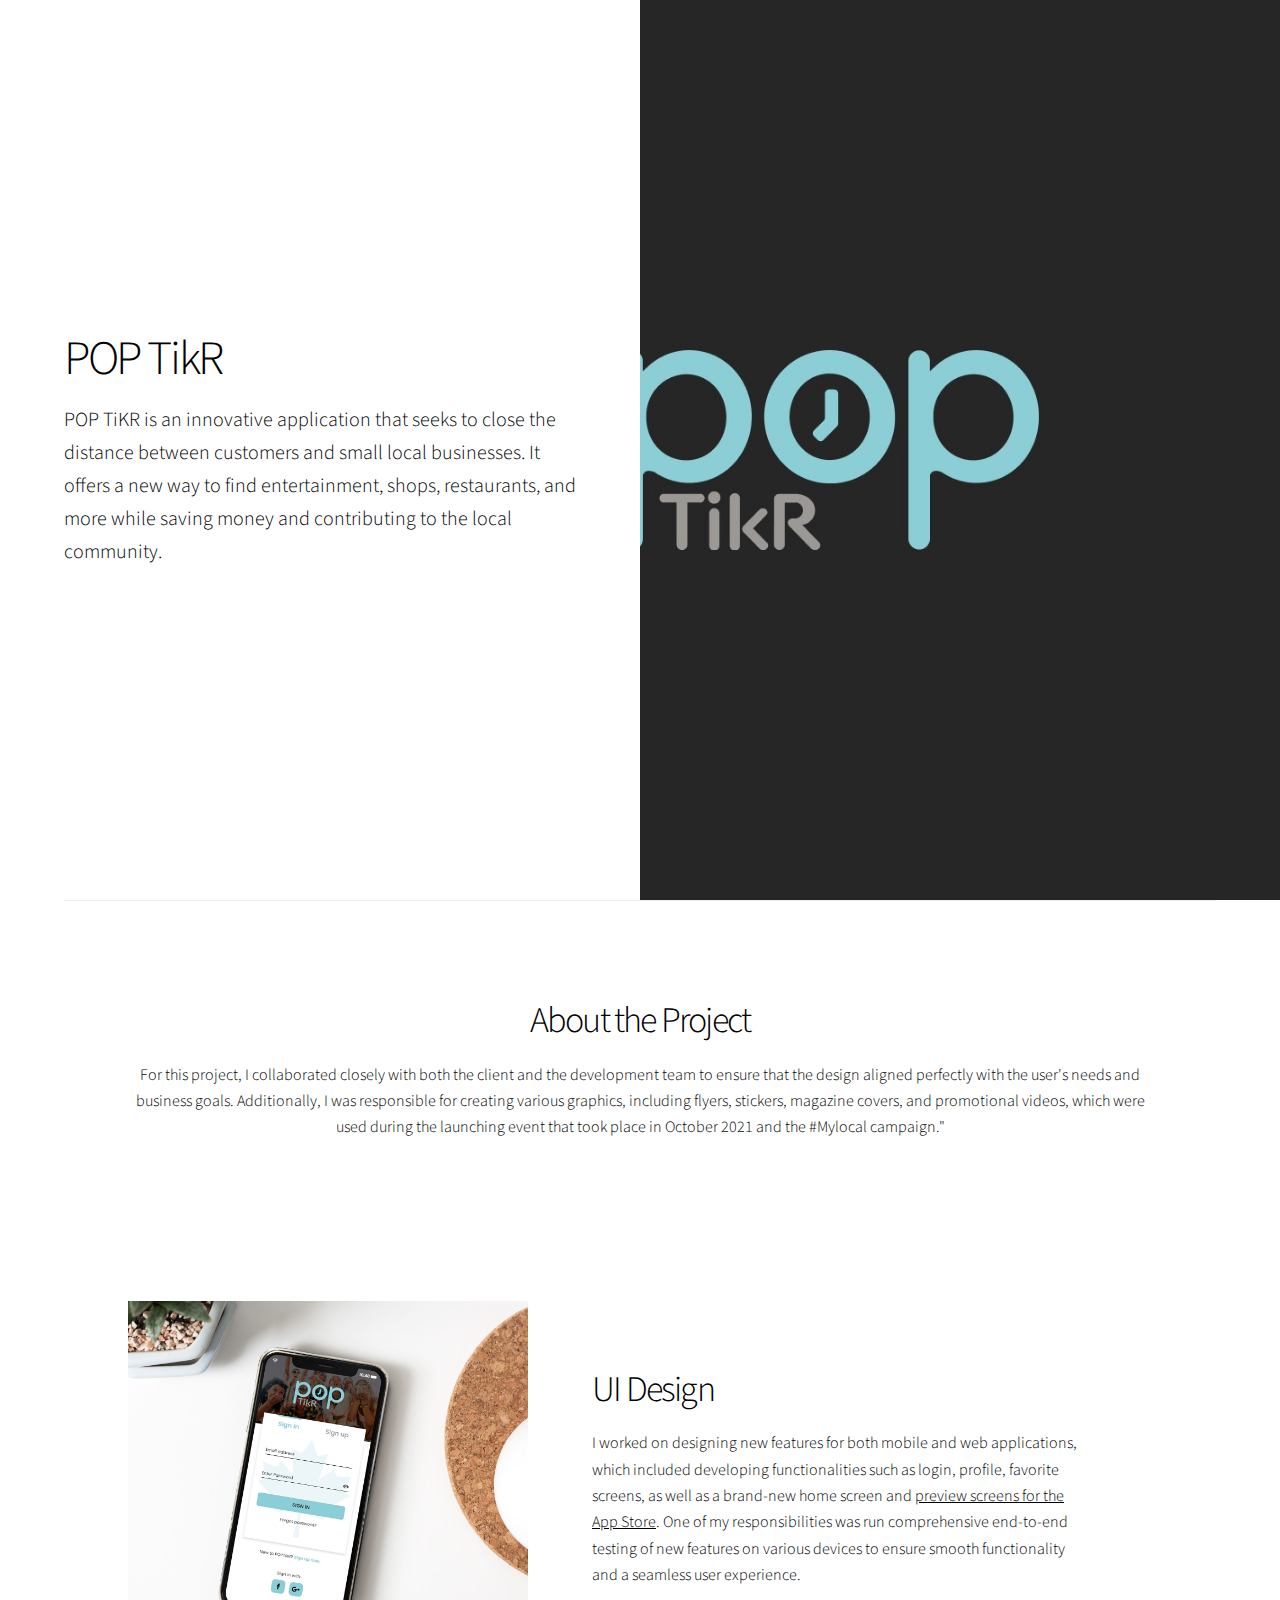
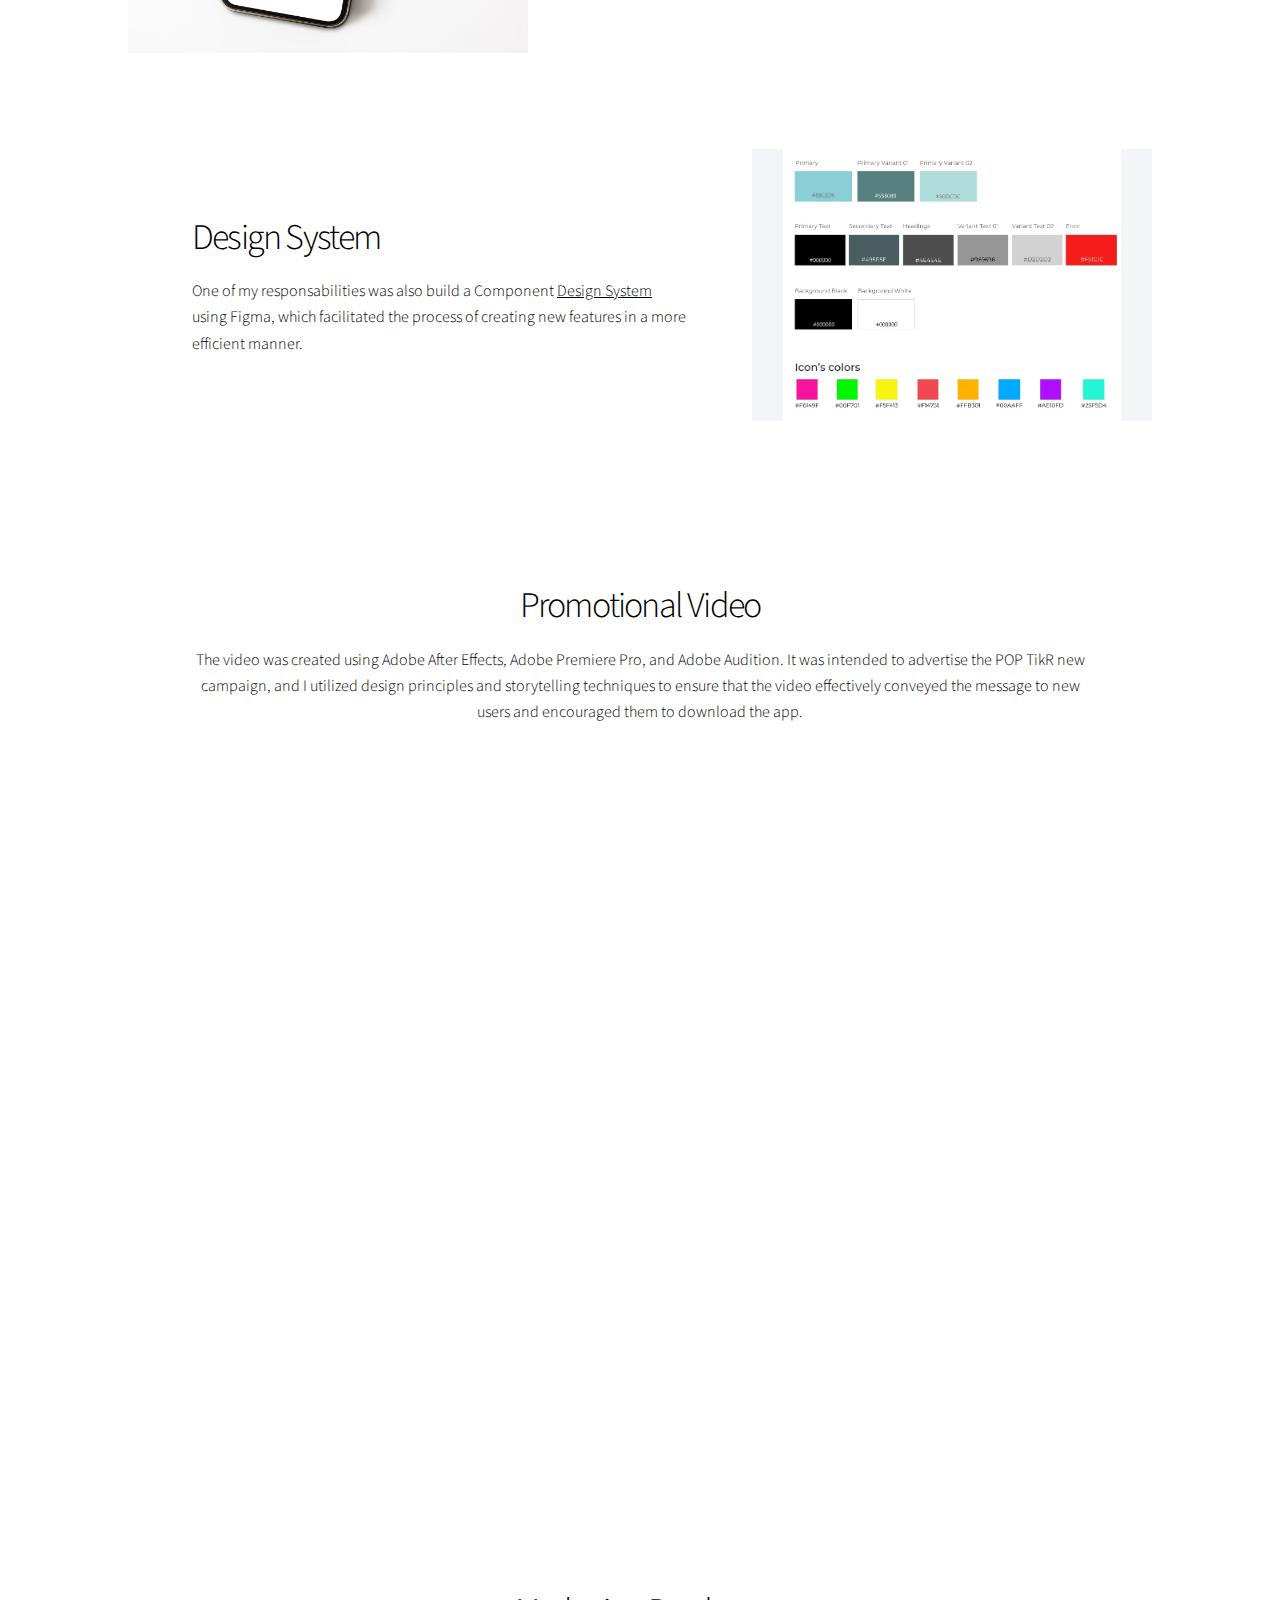
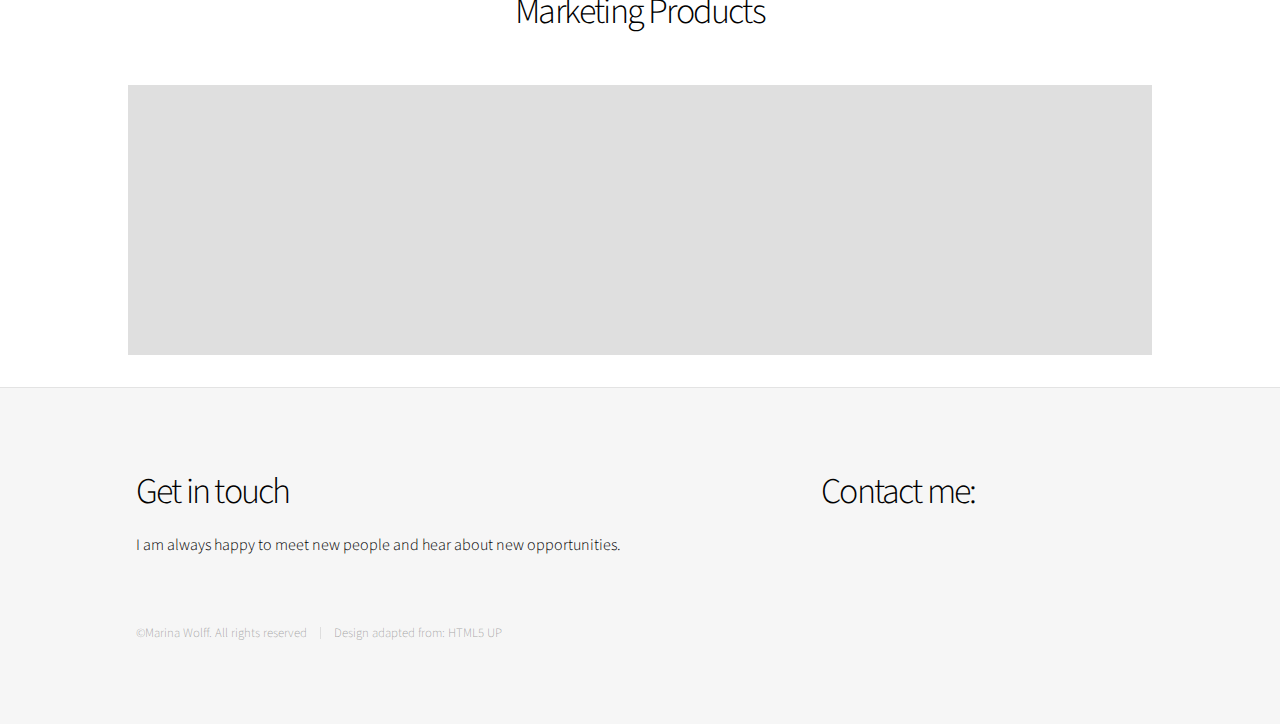
==== poptikr.html @ 8b628351 "final adjustments" ====
<!DOCTYPE HTML>
<html>
	<head>
		<title>Marina's Portfolio</title>
		<meta charset="utf-8" />
		<meta name="viewport" content="width=device-width, initial-scale=1, user-scalable=no" />
		<link rel="stylesheet" href="https://cdnjs.cloudflare.com/ajax/libs/font-awesome/6.4.0/css/all.min.css">
		<link rel="stylesheet" href="assets/css/main.css" />
		<noscript><link rel="stylesheet" href="assets/css/noscript.css" /></noscript>
	</head>
	<body class="is-preload">

		<!-- Wrapper -->
			<div id="wrapper" class="divided">

				<!-- One -->
					<section class="banner style1 orient-left content-align-left image-position-right fullscreen onload-image-fade-in onload-content-fade-right">
						<div class="content">
							<h1>POP TikR</h1>
							<p class="major">POP TiKR is an innovative application that seeks to close the distance between customers and small local businesses. It offers a new way to find entertainment, shops, restaurants, and more while saving money and contributing to the local community. 
						</div>
						<div class="image">
							<img src="images/cover01.jpg" alt="" />
						</div>
					</section>


					<!-- Main -->
					<div id="main">

						<!-- Featured Post -->
							<article class="post featured" id="portfolio">
									<h2>About the Project</h2>
									<p>For this project, I collaborated closely with both the client and the development team to ensure that the design aligned perfectly with the user's needs and business goals. Additionally, I was responsible for creating various graphics, including flyers, stickers, magazine covers, and promotional videos, which were used during the launching event that took place in October 2021 and the #Mylocal campaign."</p>
									<!-- <p>Aenean ornare velit lacus varius enim ullamcorper proin aliquam<br />
									facilisis ante sed etiam magna interdum congue. Lorem ipsum dolor<br />
									amet nullam sed etiam veroeros.</p>
								</header>
								<a href="#" class="image main"><img src="images/pic01.jpg" alt="" /></a>
								<ul class="actions special">
									<li><a href="#" class="button large">Full Story</a></li>
								</ul> -->
							</article>

						
				<!-- Two -->
					<section class="spotlight style1 orient-right content-align-left image-position-center onscroll-image-fade-in" id="first">
						<div class="content">
							<h2>UI Design</h2>
							<p>I worked on designing new features for both mobile and web applications, which included developing functionalities such as login, profile, favorite screens, as well as a brand-new home screen and <a target="_blank" href="https://xd.adobe.com/view/de7831c6-cbcd-4594-94cb-5737fef7fe41-8b2b/">preview screens for the App Store</a>. One of my responsibilities was run comprehensive end-to-end testing of new features on various devices to ensure smooth functionality and a seamless user experience. </p>
						</div>
						<div class="image">
							<!-- <iframe width="375" height="812" src="https://xd.adobe.com/embed/de7831c6-cbcd-4594-94cb-5737fef7fe41-8b2b/" frameborder="0" allowfullscreen></iframe> -->
							<img src="images/spotlight01.jpg" alt="" />
						</div>
					</section>

				<!-- Three -->
					<section class="spotlight style1 orient-left content-align-left image-position-center onscroll-image-fade-in">
						<div class="content">
							<h2>Design System</h2>
							<p>One of my responsabilities was also build a Component <a target="_blank" href="https://www.figma.com/proto/XLCPxwLENjKP8mQYXAtamE/Guideline-ios-android-(Copy)?node-id=901-934&scaling=min-zoom&page-id=0%3A1&starting-point-node-id=9%3A60">Design System</a> using Figma, which facilitated the process of creating new features in a more efficient manner.</p>
						</div>
						<div class="image">
							<img src="images/spotlight02.jpg" alt="" />
						</div>
						
					</section>

				<!-- Five -->
					<section class="wrapper style1 align-center">
						<div class="inner">
							<h2>Promotional Video</h2>
                            <p>The video was created using Adobe After Effects, Adobe Premiere Pro, and Adobe Audition. It was intended to advertise the POP TikR new campaign, and I utilized design principles and storytelling techniques to ensure that the video effectively conveyed the message to new users and encouraged them to download the app.
                            <iframe style="margin-top:50px" width="1200" height="675" src="https://www.youtube.com/embed/7Kd_nyk3y2g" title="YouTube video player" frameborder="0" allow="accelerometer; autoplay; clipboard-write; encrypted-media; gyroscope; picture-in-picture; web-share" allowfullscreen></iframe>
                        </div>
                        <div class="inner">
							<h2>Marketing Products</h2>
						</div>

						<!-- Gallery -->
							<div class="gallery style2 medium lightbox onscroll-fade-in">
								<article>
									<a href="images/gallery/fulls/01.jpg" class="image">
										<img src="images/gallery/thumbs/01.jpg" alt="" />
									</a>
									<div class="caption">
										<h3>A-frame Sign</h3>
										<!-- <p>Lorem ipsum dolor amet, consectetur magna etiam elit. Etiam sed ultrices.</p>
										<ul class="actions fixed">
											<li><span class="button small">Details</span></li>
										</ul> -->
									</div>
								</article>
								<article>
									<a href="images/gallery/fulls/02.jpg" class="image">
										<img src="images/gallery/thumbs/02.jpg" alt="" />
									</a>
									<div class="caption">
										<h3>Magazine Cover</h3>
									</div>
								</article>
								<article>
									<a href="images/gallery/fulls/03.jpg" class="image">
										<img src="images/gallery/thumbs/03.jpg" alt="" />
									</a>
									<div class="caption">
										<h3>stickers</h3>
									</div>
								</article>
								<article>
									<a href="images/gallery/fulls/04.jpg" class="image">
										<img src="images/gallery/thumbs/04.jpg" alt="" />
									</a>
									<div class="caption">
										<h3>A-frame Sign</h3>
									</div>
								</article>
								<article>
									<a href="images/gallery/fulls/05.jpg" class="image">
										<img src="images/gallery/thumbs/05.jpg" alt="" />
									</a>
									<div class="caption">
										<h3>Poster</h3>
									</div>
								</article>
								<!-- <article>
									<a href="images/gallery/fulls/06.jpg" class="image">
										<img src="images/gallery/thumbs/06.jpg" alt="" />
									</a>
									<div class="caption">
										<h3>Sed Tempus</h3>
										<p>Lorem ipsum dolor amet, consectetur magna etiam elit. Etiam sed ultrices.</p>
										<ul class="actions fixed">
											<li><span class="button small">Details</span></li>
										</ul>
									</div>
								</article>
								<article>
									<a href="images/gallery/fulls/07.jpg" class="image">
										<img src="images/gallery/thumbs/07.jpg" alt="" />
									</a>
									<div class="caption">
										<h3>Ipsum Lorem</h3>
										<p>Lorem ipsum dolor amet, consectetur magna etiam elit. Etiam sed ultrices.</p>
										<ul class="actions fixed">
											<li><span class="button small">Details</span></li>
										</ul>
									</div>
								</article>
								<article>
									<a href="images/gallery/fulls/08.jpg" class="image">
										<img src="images/gallery/thumbs/08.jpg" alt="" />
									</a>
									<div class="caption">
										<h3>Magna Risus</h3>
										<p>Lorem ipsum dolor amet, consectetur magna etiam elit. Etiam sed ultrices.</p>
										<ul class="actions fixed">
											<li><span class="button small">Details</span></li>
										</ul>
									</div>
								</article>
								<article>
									<a href="images/gallery/fulls/09.jpg" class="image">
										<img src="images/gallery/thumbs/09.jpg" alt="" />
									</a>
									<div class="caption">
										<h3>Tempus Dolor</h3>
										<p>Lorem ipsum dolor amet, consectetur magna etiam elit. Etiam sed ultrices.</p>
										<ul class="actions fixed">
											<li><span class="button small">Details</span></li>
										</ul>
									</div>
								</article>
								<article>
									<a href="images/gallery/fulls/10.jpg" class="image">
										<img src="images/gallery/thumbs/10.jpg" alt="" />
									</a>
									<div class="caption">
										<h3>Sed Etiam</h3>
										<p>Lorem ipsum dolor amet, consectetur magna etiam elit. Etiam sed ultrices.</p>
										<ul class="actions fixed">
											<li><span class="button small">Details</span></li>
										</ul>
									</div>
								</article>
								<article>
									<a href="images/gallery/fulls/11.jpg" class="image">
										<img src="images/gallery/thumbs/11.jpg" alt="" />
									</a>
									<div class="caption">
										<h3>Magna Lorem</h3>
										<p>Lorem ipsum dolor amet, consectetur magna etiam elit. Etiam sed ultrices.</p>
										<ul class="actions fixed">
											<li><span class="button small">Details</span></li>
										</ul>
									</div>
								</article>
								<article>
									<a href="images/gallery/fulls/12.jpg" class="image">
										<img src="images/gallery/thumbs/12.jpg" alt="" />
									</a>
									<div class="caption">
										<h3>Ipsum Dolor</h3>
										<p>Lorem ipsum dolor amet, consectetur magna etiam elit. Etiam sed ultrices.</p>
										<ul class="actions fixed">
											<li><span class="button small">Details</span></li>
										</ul>
									</div>
								</article> -->
							</div>

					</section>

				
				<!-- Seven -->
					<!-- <section class="wrapper style1 align-center">
						<div class="inner medium">
							<h2>Get in touch</h2>
							<form method="post" action="#">
								<p>I am always happy to meet new people and hear about new opportunities.</p>
								<p>Contact me: marinajwolff@gmail.com</p>
								<div class="fields">
									<div class="field half">
										<label for="name">Name</label>
										<input type="text" name="name" id="name" value="" />
									</div>
									<div class="field half">
										<label for="email">Email</label>
										<input type="email" name="email" id="email" value="" />
									</div>
									<div class="field">
										<label for="message">Message</label>
										<textarea name="message" id="message" rows="6"></textarea>
									</div>
								</div>
								<ul class="actions special">
									<li><input type="submit" name="submit" id="submit" value="Send Message" /></li>
								</ul>
							</form>

						</div>
					</section> -->


			</div>

<!-- Footer -->
<footer id="footer">
	<div class="inner">
		<section>
			<h2>Get in touch</h2>
			<p>I am always happy to meet new people and hear about new opportunities.</p>
		</section>
		<section>
			<h2>Contact me:</h2>
			<ul class="icons">
				<li><a href="#" class="icon style1 brands fa-behance"><span class="label">Behance</span></a></li>
				<li><a href="#" class="icon brands style1 fa-instagram"><span class="label">Instagram</span></a></li>
				<li><a href="#" class="icon brands style1 fa-github"><span class="label">GitHub</span></a></li>
				<li><a href="#" class="icon solid style1 fa-phone"><span class="label">Phone</span></a></li>
				<li><a href="#" class="icon solid style1 fa-envelope"><span class="label">Email</span></a></li>
			</ul>
		</section>
		<ul class="copyright">
			<li>&copy;Marina Wolff. All rights reserved</li><li>Design adapted from: HTML5 UP</li>
		</ul>
	</div>
</footer>

		<!-- Scripts -->
			<script src="assets/js/jquery.min.js"></script>
			<script src="assets/js/jquery.scrollex.min.js"></script>
			<script src="assets/js/jquery.scrolly.min.js"></script>
			<script src="assets/js/browser.min.js"></script>
			<script src="assets/js/breakpoints.min.js"></script>
			<script src="assets/js/util.js"></script>
			<script src="assets/js/main.js"></script>
			<script src="https://unpkg.com/typed.js@2.0.15/dist/typed.umd.js"></script>
	</body>
</html>
---- assets/css/main.css ----
/* @import url(fontawesome-all.min.css); */
@import url("https://fonts.googleapis.com/css?family=Source+Sans+Pro:300,300i,400,400i");

html, body, div, span, applet, object,
iframe, h1, h2, h3, h4, h5, h6, p, blockquote,
pre, a, abbr, acronym, address, big, cite,
code, del, dfn, em, img, ins, kbd, q, s, samp,
small, strike, strong, sub, sup, tt, var, b,
u, i, center, dl, dt, dd, ol, ul, li, fieldset,
form, label, legend, table, caption, tbody,
tfoot, thead, tr, th, td, article, aside,
canvas, details, embed, figure, figcaption,
footer, header, hgroup, menu, nav, output, ruby,
section, summary, time, mark, audio, video {
	margin: 0;
	padding: 0;
	border: 0;
	font-size: 100%;
	font: inherit;
	vertical-align: baseline;}

article, aside, details, figcaption, figure,
footer, header, hgroup, menu, nav, section {
	display: block;}

body {
	line-height: 1;
}

ol, ul {
	list-style: none;
}

blockquote, q {
	quotes: none;
}

	blockquote:before, blockquote:after, q:before, q:after {
		content: '';
		content: none;
	}

table {
	border-collapse: collapse;
	border-spacing: 0;
}

body {
	-webkit-text-size-adjust: none;
}

mark {
	background-color: transparent;
	color: inherit;
}

input::-moz-focus-inner {
	border: 0;
	padding: 0;
}

input, select, textarea {
	-moz-appearance: none;
	-webkit-appearance: none;
	-ms-appearance: none;
	appearance: none;
}

/* Basic */

	@-ms-viewport {
		width: device-width;
	}

	body {
		-ms-overflow-style: scrollbar;
	}

	@media screen and (max-width: 480px) {

		html, body {
			min-width: 320px;
		}

	}

	html {
		box-sizing: border-box;
	}

	*, *:before, *:after {
		box-sizing: inherit;
	}

	body {
		background: #ffffff;
	}

		body.is-preload *, body.is-preload *:before, body.is-preload *:after {
			-moz-animation: none !important;
			-webkit-animation: none !important;
			-ms-animation: none !important;
			animation: none !important;
			-moz-transition: none !important;
			-webkit-transition: none !important;
			-ms-transition: none !important;
			transition: none !important;
		}

/* Type */

	html {
		font-size: 18pt;
	}

		@media screen and (max-width: 1680px) {

			html {
				font-size: 14pt;
			}

		}

		@media screen and (max-width: 1280px) {

			html {
				font-size: 12pt;
			}

		}

		@media screen and (max-width: 736px) {

			html {
				font-size: 11pt;
			}

		}

		@media screen and (max-width: 360px) {

			html {
				font-size: 10pt;
			}

		}

	body {
		background-color: #ffffff;
		color: #000000;
	}

	body, input, select, textarea {
		font-family: "Source Sans Pro", Helvetica, sans-serif;
		font-size: 1rem;
		font-weight: 300;
		line-height: 1.65;
	}

	a {
		-moz-transition: color 0.2s ease-in-out;
		-webkit-transition: color 0.2s ease-in-out;
		-ms-transition: color 0.2s ease-in-out;
		transition: color 0.2s ease-in-out;
		text-decoration: underline;
	}

		a:hover {
			text-decoration: none;
		}

	strong, b {
		font-weight: 400;
	}

	em, i {
		font-style: italic;
	}

	p {
		margin: 0 0 2rem 0;
	}

		p.major {
			font-size: 1.25rem;
		}

	h1, h2, h3, h4, h5, h6 {
		font-weight: 300;
		line-height: 1.375;
		letter-spacing: -0.05em;
		margin: 0 0 1rem 0;
	}

		h1 a, h2 a, h3 a, h4 a, h5 a, h6 a {
			color: inherit;
			text-decoration: none;
		}

	h1 {
		font-size: 3rem;
		line-height: 1.2;
	}

	h2 {
		font-size: 2.25rem;
	}

	h3 {
		font-size: 1.5rem;
	}

	h4 {
		font-size: 1.1rem;
	}

	h5 {
		font-size: 0.9rem;
	}

	h6 {
		font-size: 0.7rem;
	}

	sub {
		font-size: 0.8rem;
		position: relative;
		top: 0.5rem;
	}

	sup {
		font-size: 0.8rem;
		position: relative;
		top: -0.5rem;
	}

	blockquote {
		border-left: solid 4px;
		font-style: italic;
		margin: 0 0 2rem 0;
		padding: 0.5rem 0 0.5rem 2rem;
	}

	code {
		border-radius: 4px;
		font-family: "Courier New", monospace;
		font-size: 0.9em;
		margin: 0 0.25rem;
		padding: 0.25rem 0.325rem;
	}

	pre {
		-webkit-overflow-scrolling: touch;
		font-family: "Courier New", monospace;
		font-size: 0.9em;
		margin: 0 0 2rem 0;
	}

		pre code {
			display: block;
			line-height: 1.5;
			padding: 0.75rem 1rem;
			overflow-x: auto;
		}

	hr {
		border: 0;
		border-bottom: solid 1px;
		margin: 2.5rem 0;
	}

		hr.major {
			margin: 3.5rem 0;
		}

	.align-left {
		text-align: left;
	}

	.align-center {
		text-align: center;
	}

	.align-right {
		text-align: right;
	}

	@media screen and (max-width: 736px) {

		p.major {
			font-size: 1.1rem;
		}

		h1 {
			font-size: 2.5rem;
		}

		h2 {
			font-size: 2rem;
		}

		h3 {
			font-size: 1.25rem;
		}

		h4 {
			font-size: 1rem;
		}

	}

	input, select, textarea {
		color: #000000;
	}

	a {
		color: #000000;
	}

		a:hover {
			color: #D29249;
		}

	strong, b {
		color: #000000;
	}

	h1, h2, h3, h4, h5, h6 {
		color: #000000;
	}

	blockquote {
		border-left-color: rgba(0, 0, 0, 0.2);
	}

	code {
		background: rgba(0, 0, 0, 0.05);
		border-color: rgba(0, 0, 0, 0.2);
	}

	hr {
		border-bottom-color: rgba(0, 0, 0, 0.2);
	}

/* Row */

	.row {
		display: flex;
		flex-wrap: wrap;
		box-sizing: border-box;
		align-items: stretch;
	}

		.row > * {
			box-sizing: border-box;
		}

		.row.gtr-uniform > * > :last-child {
			margin-bottom: 0;
		}

		.row.aln-left {
			justify-content: flex-start;
		}

		.row.aln-center {
			justify-content: center;
		}

		.row.aln-right {
			justify-content: flex-end;
		}

		.row.aln-top {
			align-items: flex-start;
		}

		.row.aln-middle {
			align-items: center;
		}

		.row.aln-bottom {
			align-items: flex-end;
		}

		.row > .imp {
			order: -1;
		}

		.row > .col-1 {
			width: 8.33333%;
		}

		.row > .off-1 {
			margin-left: 8.33333%;
		}

		.row > .col-2 {
			width: 16.66667%;
		}

		.row > .off-2 {
			margin-left: 16.66667%;
		}

		.row > .col-3 {
			width: 25%;
		}

		.row > .off-3 {
			margin-left: 25%;
		}

		.row > .col-4 {
			width: 33.33333%;
		}

		.row > .off-4 {
			margin-left: 33.33333%;
		}

		.row > .col-5 {
			width: 41.66667%;
		}

		.row > .off-5 {
			margin-left: 41.66667%;
		}

		.row > .col-6 {
			width: 50%;
		}

		.row > .off-6 {
			margin-left: 50%;
		}

		.row > .col-7 {
			width: 58.33333%;
		}

		.row > .off-7 {
			margin-left: 58.33333%;
		}

		.row > .col-8 {
			width: 66.66667%;
		}

		.row > .off-8 {
			margin-left: 66.66667%;
		}

		.row > .col-9 {
			width: 75%;
		}

		.row > .off-9 {
			margin-left: 75%;
		}

		.row > .col-10 {
			width: 83.33333%;
		}

		.row > .off-10 {
			margin-left: 83.33333%;
		}

		.row > .col-11 {
			width: 91.66667%;
		}

		.row > .off-11 {
			margin-left: 91.66667%;
		}

		.row > .col-12 {
			width: 100%;
		}

		.row > .off-12 {
			margin-left: 100%;
		}

		.row.gtr-0 {
			margin-top: 0;
			margin-left: 0rem;
		}

			.row.gtr-0 > * {
				padding: 0 0 0 0rem;
			}

			.row.gtr-0.gtr-uniform {
				margin-top: 0rem;
			}

				.row.gtr-0.gtr-uniform > * {
					padding-top: 0rem;
				}

		.row.gtr-25 {
			margin-top: 0;
			margin-left: -0.5rem;
		}

			.row.gtr-25 > * {
				padding: 0 0 0 0.5rem;
			}

			.row.gtr-25.gtr-uniform {
				margin-top: -0.5rem;
			}

				.row.gtr-25.gtr-uniform > * {
					padding-top: 0.5rem;
				}

		.row.gtr-50 {
			margin-top: 0;
			margin-left: -1rem;
		}

			.row.gtr-50 > * {
				padding: 0 0 0 1rem;
			}

			.row.gtr-50.gtr-uniform {
				margin-top: -1rem;
			}

				.row.gtr-50.gtr-uniform > * {
					padding-top: 1rem;
				}

		.row {
			margin-top: 0;
			margin-left: -2rem;
		}

			.row > * {
				padding: 0 0 0 2rem;
			}

			.row.gtr-uniform {
				margin-top: -2rem;
			}

				.row.gtr-uniform > * {
					padding-top: 2rem;
				}

		.row.gtr-150 {
			margin-top: 0;
			margin-left: -3rem;
		}

			.row.gtr-150 > * {
				padding: 0 0 0 3rem;
			}

			.row.gtr-150.gtr-uniform {
				margin-top: -3rem;
			}

				.row.gtr-150.gtr-uniform > * {
					padding-top: 3rem;
				}

		.row.gtr-200 {
			margin-top: 0;
			margin-left: -4rem;
		}

			.row.gtr-200 > * {
				padding: 0 0 0 4rem;
			}

			.row.gtr-200.gtr-uniform {
				margin-top: -4rem;
			}

				.row.gtr-200.gtr-uniform > * {
					padding-top: 4rem;
				}

		@media screen and (max-width: 1680px) {

			.row {
				display: flex;
				flex-wrap: wrap;
				box-sizing: border-box;
				align-items: stretch;
			}

				.row > * {
					box-sizing: border-box;
				}

				.row.gtr-uniform > * > :last-child {
					margin-bottom: 0;
				}

				.row.aln-left {
					justify-content: flex-start;
				}

				.row.aln-center {
					justify-content: center;
				}

				.row.aln-right {
					justify-content: flex-end;
				}

				.row.aln-top {
					align-items: flex-start;
				}

				.row.aln-middle {
					align-items: center;
				}

				.row.aln-bottom {
					align-items: flex-end;
				}

				.row > .imp-xlarge {
					order: -1;
				}

				.row > .col-1-xlarge {
					width: 8.33333%;
				}

				.row > .off-1-xlarge {
					margin-left: 8.33333%;
				}

				.row > .col-2-xlarge {
					width: 16.66667%;
				}

				.row > .off-2-xlarge {
					margin-left: 16.66667%;
				}

				.row > .col-3-xlarge {
					width: 25%;
				}

				.row > .off-3-xlarge {
					margin-left: 25%;
				}

				.row > .col-4-xlarge {
					width: 33.33333%;
				}

				.row > .off-4-xlarge {
					margin-left: 33.33333%;
				}

				.row > .col-5-xlarge {
					width: 41.66667%;
				}

				.row > .off-5-xlarge {
					margin-left: 41.66667%;
				}

				.row > .col-6-xlarge {
					width: 50%;
				}

				.row > .off-6-xlarge {
					margin-left: 50%;
				}

				.row > .col-7-xlarge {
					width: 58.33333%;
				}

				.row > .off-7-xlarge {
					margin-left: 58.33333%;
				}

				.row > .col-8-xlarge {
					width: 66.66667%;
				}

				.row > .off-8-xlarge {
					margin-left: 66.66667%;
				}

				.row > .col-9-xlarge {
					width: 75%;
				}

				.row > .off-9-xlarge {
					margin-left: 75%;
				}

				.row > .col-10-xlarge {
					width: 83.33333%;
				}

				.row > .off-10-xlarge {
					margin-left: 83.33333%;
				}

				.row > .col-11-xlarge {
					width: 91.66667%;
				}

				.row > .off-11-xlarge {
					margin-left: 91.66667%;
				}

				.row > .col-12-xlarge {
					width: 100%;
				}

				.row > .off-12-xlarge {
					margin-left: 100%;
				}

				.row.gtr-0 {
					margin-top: 0;
					margin-left: 0rem;
				}

					.row.gtr-0 > * {
						padding: 0 0 0 0rem;
					}

					.row.gtr-0.gtr-uniform {
						margin-top: 0rem;
					}

						.row.gtr-0.gtr-uniform > * {
							padding-top: 0rem;
						}

				.row.gtr-25 {
					margin-top: 0;
					margin-left: -0.5rem;
				}

					.row.gtr-25 > * {
						padding: 0 0 0 0.5rem;
					}

					.row.gtr-25.gtr-uniform {
						margin-top: -0.5rem;
					}

						.row.gtr-25.gtr-uniform > * {
							padding-top: 0.5rem;
						}

				.row.gtr-50 {
					margin-top: 0;
					margin-left: -1rem;
				}

					.row.gtr-50 > * {
						padding: 0 0 0 1rem;
					}

					.row.gtr-50.gtr-uniform {
						margin-top: -1rem;
					}

						.row.gtr-50.gtr-uniform > * {
							padding-top: 1rem;
						}

				.row {
					margin-top: 0;
					margin-left: -2rem;
				}

					.row > * {
						padding: 0 0 0 2rem;
					}

					.row.gtr-uniform {
						margin-top: -2rem;
					}

						.row.gtr-uniform > * {
							padding-top: 2rem;
						}

				.row.gtr-150 {
					margin-top: 0;
					margin-left: -3rem;
				}

					.row.gtr-150 > * {
						padding: 0 0 0 3rem;
					}

					.row.gtr-150.gtr-uniform {
						margin-top: -3rem;
					}

						.row.gtr-150.gtr-uniform > * {
							padding-top: 3rem;
						}

				.row.gtr-200 {
					margin-top: 0;
					margin-left: -4rem;
				}

					.row.gtr-200 > * {
						padding: 0 0 0 4rem;
					}

					.row.gtr-200.gtr-uniform {
						margin-top: -4rem;
					}

						.row.gtr-200.gtr-uniform > * {
							padding-top: 4rem;
						}

		}

		@media screen and (max-width: 1280px) {

			.row {
				display: flex;
				flex-wrap: wrap;
				box-sizing: border-box;
				align-items: stretch;
			}

				.row > * {
					box-sizing: border-box;
				}

				.row.gtr-uniform > * > :last-child {
					margin-bottom: 0;
				}

				.row.aln-left {
					justify-content: flex-start;
				}

				.row.aln-center {
					justify-content: center;
				}

				.row.aln-right {
					justify-content: flex-end;
				}

				.row.aln-top {
					align-items: flex-start;
				}

				.row.aln-middle {
					align-items: center;
				}

				.row.aln-bottom {
					align-items: flex-end;
				}

				.row > .imp-large {
					order: -1;
				}

				.row > .col-1-large {
					width: 8.33333%;
				}

				.row > .off-1-large {
					margin-left: 8.33333%;
				}

				.row > .col-2-large {
					width: 16.66667%;
				}

				.row > .off-2-large {
					margin-left: 16.66667%;
				}

				.row > .col-3-large {
					width: 25%;
				}

				.row > .off-3-large {
					margin-left: 25%;
				}

				.row > .col-4-large {
					width: 33.33333%;
				}

				.row > .off-4-large {
					margin-left: 33.33333%;
				}

				.row > .col-5-large {
					width: 41.66667%;
				}

				.row > .off-5-large {
					margin-left: 41.66667%;
				}

				.row > .col-6-large {
					width: 50%;
				}

				.row > .off-6-large {
					margin-left: 50%;
				}

				.row > .col-7-large {
					width: 58.33333%;
				}

				.row > .off-7-large {
					margin-left: 58.33333%;
				}

				.row > .col-8-large {
					width: 66.66667%;
				}

				.row > .off-8-large {
					margin-left: 66.66667%;
				}

				.row > .col-9-large {
					width: 75%;
				}

				.row > .off-9-large {
					margin-left: 75%;
				}

				.row > .col-10-large {
					width: 83.33333%;
				}

				.row > .off-10-large {
					margin-left: 83.33333%;
				}

				.row > .col-11-large {
					width: 91.66667%;
				}

				.row > .off-11-large {
					margin-left: 91.66667%;
				}

				.row > .col-12-large {
					width: 100%;
				}

				.row > .off-12-large {
					margin-left: 100%;
				}

				.row.gtr-0 {
					margin-top: 0;
					margin-left: 0rem;
				}

					.row.gtr-0 > * {
						padding: 0 0 0 0rem;
					}

					.row.gtr-0.gtr-uniform {
						margin-top: 0rem;
					}

						.row.gtr-0.gtr-uniform > * {
							padding-top: 0rem;
						}

				.row.gtr-25 {
					margin-top: 0;
					margin-left: -0.5rem;
				}

					.row.gtr-25 > * {
						padding: 0 0 0 0.5rem;
					}

					.row.gtr-25.gtr-uniform {
						margin-top: -0.5rem;
					}

						.row.gtr-25.gtr-uniform > * {
							padding-top: 0.5rem;
						}

				.row.gtr-50 {
					margin-top: 0;
					margin-left: -1rem;
				}

					.row.gtr-50 > * {
						padding: 0 0 0 1rem;
					}

					.row.gtr-50.gtr-uniform {
						margin-top: -1rem;
					}

						.row.gtr-50.gtr-uniform > * {
							padding-top: 1rem;
						}

				.row {
					margin-top: 0;
					margin-left: -2rem;
				}

					.row > * {
						padding: 0 0 0 2rem;
					}

					.row.gtr-uniform {
						margin-top: -2rem;
					}

						.row.gtr-uniform > * {
							padding-top: 2rem;
						}

				.row.gtr-150 {
					margin-top: 0;
					margin-left: -3rem;
				}

					.row.gtr-150 > * {
						padding: 0 0 0 3rem;
					}

					.row.gtr-150.gtr-uniform {
						margin-top: -3rem;
					}

						.row.gtr-150.gtr-uniform > * {
							padding-top: 3rem;
						}

				.row.gtr-200 {
					margin-top: 0;
					margin-left: -4rem;
				}

					.row.gtr-200 > * {
						padding: 0 0 0 4rem;
					}

					.row.gtr-200.gtr-uniform {
						margin-top: -4rem;
					}

						.row.gtr-200.gtr-uniform > * {
							padding-top: 4rem;
						}

		}

		@media screen and (max-width: 980px) {

			.row {
				display: flex;
				flex-wrap: wrap;
				box-sizing: border-box;
				align-items: stretch;
			}

				.row > * {
					box-sizing: border-box;
				}

				.row.gtr-uniform > * > :last-child {
					margin-bottom: 0;
				}

				.row.aln-left {
					justify-content: flex-start;
				}

				.row.aln-center {
					justify-content: center;
				}

				.row.aln-right {
					justify-content: flex-end;
				}

				.row.aln-top {
					align-items: flex-start;
				}

				.row.aln-middle {
					align-items: center;
				}

				.row.aln-bottom {
					align-items: flex-end;
				}

				.row > .imp-medium {
					order: -1;
				}

				.row > .col-1-medium {
					width: 8.33333%;
				}

				.row > .off-1-medium {
					margin-left: 8.33333%;
				}

				.row > .col-2-medium {
					width: 16.66667%;
				}

				.row > .off-2-medium {
					margin-left: 16.66667%;
				}

				.row > .col-3-medium {
					width: 25%;
				}

				.row > .off-3-medium {
					margin-left: 25%;
				}

				.row > .col-4-medium {
					width: 33.33333%;
				}

				.row > .off-4-medium {
					margin-left: 33.33333%;
				}

				.row > .col-5-medium {
					width: 41.66667%;
				}

				.row > .off-5-medium {
					margin-left: 41.66667%;
				}

				.row > .col-6-medium {
					width: 50%;
				}

				.row > .off-6-medium {
					margin-left: 50%;
				}

				.row > .col-7-medium {
					width: 58.33333%;
				}

				.row > .off-7-medium {
					margin-left: 58.33333%;
				}

				.row > .col-8-medium {
					width: 66.66667%;
				}

				.row > .off-8-medium {
					margin-left: 66.66667%;
				}

				.row > .col-9-medium {
					width: 75%;
				}

				.row > .off-9-medium {
					margin-left: 75%;
				}

				.row > .col-10-medium {
					width: 83.33333%;
				}

				.row > .off-10-medium {
					margin-left: 83.33333%;
				}

				.row > .col-11-medium {
					width: 91.66667%;
				}

				.row > .off-11-medium {
					margin-left: 91.66667%;
				}

				.row > .col-12-medium {
					width: 100%;
				}

				.row > .off-12-medium {
					margin-left: 100%;
				}

				.row.gtr-0 {
					margin-top: 0;
					margin-left: 0rem;
				}

					.row.gtr-0 > * {
						padding: 0 0 0 0rem;
					}

					.row.gtr-0.gtr-uniform {
						margin-top: 0rem;
					}

						.row.gtr-0.gtr-uniform > * {
							padding-top: 0rem;
						}

				.row.gtr-25 {
					margin-top: 0;
					margin-left: -0.5rem;
				}

					.row.gtr-25 > * {
						padding: 0 0 0 0.5rem;
					}

					.row.gtr-25.gtr-uniform {
						margin-top: -0.5rem;
					}

						.row.gtr-25.gtr-uniform > * {
							padding-top: 0.5rem;
						}

				.row.gtr-50 {
					margin-top: 0;
					margin-left: -1rem;
				}

					.row.gtr-50 > * {
						padding: 0 0 0 1rem;
					}

					.row.gtr-50.gtr-uniform {
						margin-top: -1rem;
					}

						.row.gtr-50.gtr-uniform > * {
							padding-top: 1rem;
						}

				.row {
					margin-top: 0;
					margin-left: -2rem;
				}

					.row > * {
						padding: 0 0 0 2rem;
					}

					.row.gtr-uniform {
						margin-top: -2rem;
					}

						.row.gtr-uniform > * {
							padding-top: 2rem;
						}

				.row.gtr-150 {
					margin-top: 0;
					margin-left: -3rem;
				}

					.row.gtr-150 > * {
						padding: 0 0 0 3rem;
					}

					.row.gtr-150.gtr-uniform {
						margin-top: -3rem;
					}

						.row.gtr-150.gtr-uniform > * {
							padding-top: 3rem;
						}

				.row.gtr-200 {
					margin-top: 0;
					margin-left: -4rem;
				}

					.row.gtr-200 > * {
						padding: 0 0 0 4rem;
					}

					.row.gtr-200.gtr-uniform {
						margin-top: -4rem;
					}

						.row.gtr-200.gtr-uniform > * {
							padding-top: 4rem;
						}

		}

		@media screen and (max-width: 736px) {

			.row {
				display: flex;
				flex-wrap: wrap;
				box-sizing: border-box;
				align-items: stretch;
			}

				.row > * {
					box-sizing: border-box;
				}

				.row.gtr-uniform > * > :last-child {
					margin-bottom: 0;
				}

				.row.aln-left {
					justify-content: flex-start;
				}

				.row.aln-center {
					justify-content: center;
				}

				.row.aln-right {
					justify-content: flex-end;
				}

				.row.aln-top {
					align-items: flex-start;
				}

				.row.aln-middle {
					align-items: center;
				}

				.row.aln-bottom {
					align-items: flex-end;
				}

				.row > .imp-small {
					order: -1;
				}

				.row > .col-1-small {
					width: 8.33333%;
				}

				.row > .off-1-small {
					margin-left: 8.33333%;
				}

				.row > .col-2-small {
					width: 16.66667%;
				}

				.row > .off-2-small {
					margin-left: 16.66667%;
				}

				.row > .col-3-small {
					width: 25%;
				}

				.row > .off-3-small {
					margin-left: 25%;
				}

				.row > .col-4-small {
					width: 33.33333%;
				}

				.row > .off-4-small {
					margin-left: 33.33333%;
				}

				.row > .col-5-small {
					width: 41.66667%;
				}

				.row > .off-5-small {
					margin-left: 41.66667%;
				}

				.row > .col-6-small {
					width: 50%;
				}

				.row > .off-6-small {
					margin-left: 50%;
				}

				.row > .col-7-small {
					width: 58.33333%;
				}

				.row > .off-7-small {
					margin-left: 58.33333%;
				}

				.row > .col-8-small {
					width: 66.66667%;
				}

				.row > .off-8-small {
					margin-left: 66.66667%;
				}

				.row > .col-9-small {
					width: 75%;
				}

				.row > .off-9-small {
					margin-left: 75%;
				}

				.row > .col-10-small {
					width: 83.33333%;
				}

				.row > .off-10-small {
					margin-left: 83.33333%;
				}

				.row > .col-11-small {
					width: 91.66667%;
				}

				.row > .off-11-small {
					margin-left: 91.66667%;
				}

				.row > .col-12-small {
					width: 100%;
				}

				.row > .off-12-small {
					margin-left: 100%;
				}

				.row.gtr-0 {
					margin-top: 0;
					margin-left: 0rem;
				}

					.row.gtr-0 > * {
						padding: 0 0 0 0rem;
					}

					.row.gtr-0.gtr-uniform {
						margin-top: 0rem;
					}

						.row.gtr-0.gtr-uniform > * {
							padding-top: 0rem;
						}

				.row.gtr-25 {
					margin-top: 0;
					margin-left: -0.5rem;
				}

					.row.gtr-25 > * {
						padding: 0 0 0 0.5rem;
					}

					.row.gtr-25.gtr-uniform {
						margin-top: -0.5rem;
					}

						.row.gtr-25.gtr-uniform > * {
							padding-top: 0.5rem;
						}

				.row.gtr-50 {
					margin-top: 0;
					margin-left: -1rem;
				}

					.row.gtr-50 > * {
						padding: 0 0 0 1rem;
					}

					.row.gtr-50.gtr-uniform {
						margin-top: -1rem;
					}

						.row.gtr-50.gtr-uniform > * {
							padding-top: 1rem;
						}

				.row {
					margin-top: 0;
					margin-left: -2rem;
				}

					.row > * {
						padding: 0 0 0 2rem;
					}

					.row.gtr-uniform {
						margin-top: -2rem;
					}

						.row.gtr-uniform > * {
							padding-top: 2rem;
						}

				.row.gtr-150 {
					margin-top: 0;
					margin-left: -3rem;
				}

					.row.gtr-150 > * {
						padding: 0 0 0 3rem;
					}

					.row.gtr-150.gtr-uniform {
						margin-top: -3rem;
					}

						.row.gtr-150.gtr-uniform > * {
							padding-top: 3rem;
						}

				.row.gtr-200 {
					margin-top: 0;
					margin-left: -4rem;
				}

					.row.gtr-200 > * {
						padding: 0 0 0 4rem;
					}

					.row.gtr-200.gtr-uniform {
						margin-top: -4rem;
					}

						.row.gtr-200.gtr-uniform > * {
							padding-top: 4rem;
						}

		}

		@media screen and (max-width: 480px) {

			.row {
				display: flex;
				flex-wrap: wrap;
				box-sizing: border-box;
				align-items: stretch;
			}

				.row > * {
					box-sizing: border-box;
				}

				.row.gtr-uniform > * > :last-child {
					margin-bottom: 0;
				}

				.row.aln-left {
					justify-content: flex-start;
				}

				.row.aln-center {
					justify-content: center;
				}

				.row.aln-right {
					justify-content: flex-end;
				}

				.row.aln-top {
					align-items: flex-start;
				}

				.row.aln-middle {
					align-items: center;
				}

				.row.aln-bottom {
					align-items: flex-end;
				}

				.row > .imp-xsmall {
					order: -1;
				}

				.row > .col-1-xsmall {
					width: 8.33333%;
				}

				.row > .off-1-xsmall {
					margin-left: 8.33333%;
				}

				.row > .col-2-xsmall {
					width: 16.66667%;
				}

				.row > .off-2-xsmall {
					margin-left: 16.66667%;
				}

				.row > .col-3-xsmall {
					width: 25%;
				}

				.row > .off-3-xsmall {
					margin-left: 25%;
				}

				.row > .col-4-xsmall {
					width: 33.33333%;
				}

				.row > .off-4-xsmall {
					margin-left: 33.33333%;
				}

				.row > .col-5-xsmall {
					width: 41.66667%;
				}

				.row > .off-5-xsmall {
					margin-left: 41.66667%;
				}

				.row > .col-6-xsmall {
					width: 50%;
				}

				.row > .off-6-xsmall {
					margin-left: 50%;
				}

				.row > .col-7-xsmall {
					width: 58.33333%;
				}

				.row > .off-7-xsmall {
					margin-left: 58.33333%;
				}

				.row > .col-8-xsmall {
					width: 66.66667%;
				}

				.row > .off-8-xsmall {
					margin-left: 66.66667%;
				}

				.row > .col-9-xsmall {
					width: 75%;
				}

				.row > .off-9-xsmall {
					margin-left: 75%;
				}

				.row > .col-10-xsmall {
					width: 83.33333%;
				}

				.row > .off-10-xsmall {
					margin-left: 83.33333%;
				}

				.row > .col-11-xsmall {
					width: 91.66667%;
				}

				.row > .off-11-xsmall {
					margin-left: 91.66667%;
				}

				.row > .col-12-xsmall {
					width: 100%;
				}

				.row > .off-12-xsmall {
					margin-left: 100%;
				}

				.row.gtr-0 {
					margin-top: 0;
					margin-left: 0rem;
				}

					.row.gtr-0 > * {
						padding: 0 0 0 0rem;
					}

					.row.gtr-0.gtr-uniform {
						margin-top: 0rem;
					}

						.row.gtr-0.gtr-uniform > * {
							padding-top: 0rem;
						}

				.row.gtr-25 {
					margin-top: 0;
					margin-left: -0.5rem;
				}

					.row.gtr-25 > * {
						padding: 0 0 0 0.5rem;
					}

					.row.gtr-25.gtr-uniform {
						margin-top: -0.5rem;
					}

						.row.gtr-25.gtr-uniform > * {
							padding-top: 0.5rem;
						}

				.row.gtr-50 {
					margin-top: 0;
					margin-left: -1rem;
				}

					.row.gtr-50 > * {
						padding: 0 0 0 1rem;
					}

					.row.gtr-50.gtr-uniform {
						margin-top: -1rem;
					}

						.row.gtr-50.gtr-uniform > * {
							padding-top: 1rem;
						}

				.row {
					margin-top: 0;
					margin-left: -2rem;
				}

					.row > * {
						padding: 0 0 0 2rem;
					}

					.row.gtr-uniform {
						margin-top: -2rem;
					}

						.row.gtr-uniform > * {
							padding-top: 2rem;
						}

				.row.gtr-150 {
					margin-top: 0;
					margin-left: -3rem;
				}

					.row.gtr-150 > * {
						padding: 0 0 0 3rem;
					}

					.row.gtr-150.gtr-uniform {
						margin-top: -3rem;
					}

						.row.gtr-150.gtr-uniform > * {
							padding-top: 3rem;
						}

				.row.gtr-200 {
					margin-top: 0;
					margin-left: -4rem;
				}

					.row.gtr-200 > * {
						padding: 0 0 0 4rem;
					}

					.row.gtr-200.gtr-uniform {
						margin-top: -4rem;
					}

						.row.gtr-200.gtr-uniform > * {
							padding-top: 4rem;
						}

		}

		@media screen and (max-width: 360px) {

			.row {
				display: flex;
				flex-wrap: wrap;
				box-sizing: border-box;
				align-items: stretch;
			}

				.row > * {
					box-sizing: border-box;
				}

				.row.gtr-uniform > * > :last-child {
					margin-bottom: 0;
				}

				.row.aln-left {
					justify-content: flex-start;
				}

				.row.aln-center {
					justify-content: center;
				}

				.row.aln-right {
					justify-content: flex-end;
				}

				.row.aln-top {
					align-items: flex-start;
				}

				.row.aln-middle {
					align-items: center;
				}

				.row.aln-bottom {
					align-items: flex-end;
				}

				.row > .imp-xxsmall {
					order: -1;
				}

				.row > .col-1-xxsmall {
					width: 8.33333%;
				}

				.row > .off-1-xxsmall {
					margin-left: 8.33333%;
				}

				.row > .col-2-xxsmall {
					width: 16.66667%;
				}

				.row > .off-2-xxsmall {
					margin-left: 16.66667%;
				}

				.row > .col-3-xxsmall {
					width: 25%;
				}

				.row > .off-3-xxsmall {
					margin-left: 25%;
				}

				.row > .col-4-xxsmall {
					width: 33.33333%;
				}

				.row > .off-4-xxsmall {
					margin-left: 33.33333%;
				}

				.row > .col-5-xxsmall {
					width: 41.66667%;
				}

				.row > .off-5-xxsmall {
					margin-left: 41.66667%;
				}

				.row > .col-6-xxsmall {
					width: 50%;
				}

				.row > .off-6-xxsmall {
					margin-left: 50%;
				}

				.row > .col-7-xxsmall {
					width: 58.33333%;
				}

				.row > .off-7-xxsmall {
					margin-left: 58.33333%;
				}

				.row > .col-8-xxsmall {
					width: 66.66667%;
				}

				.row > .off-8-xxsmall {
					margin-left: 66.66667%;
				}

				.row > .col-9-xxsmall {
					width: 75%;
				}

				.row > .off-9-xxsmall {
					margin-left: 75%;
				}

				.row > .col-10-xxsmall {
					width: 83.33333%;
				}

				.row > .off-10-xxsmall {
					margin-left: 83.33333%;
				}

				.row > .col-11-xxsmall {
					width: 91.66667%;
				}

				.row > .off-11-xxsmall {
					margin-left: 91.66667%;
				}

				.row > .col-12-xxsmall {
					width: 100%;
				}

				.row > .off-12-xxsmall {
					margin-left: 100%;
				}

				.row.gtr-0 {
					margin-top: 0;
					margin-left: 0rem;
				}

					.row.gtr-0 > * {
						padding: 0 0 0 0rem;
					}

					.row.gtr-0.gtr-uniform {
						margin-top: 0rem;
					}

						.row.gtr-0.gtr-uniform > * {
							padding-top: 0rem;
						}

				.row.gtr-25 {
					margin-top: 0;
					margin-left: -0.5rem;
				}

					.row.gtr-25 > * {
						padding: 0 0 0 0.5rem;
					}

					.row.gtr-25.gtr-uniform {
						margin-top: -0.5rem;
					}

						.row.gtr-25.gtr-uniform > * {
							padding-top: 0.5rem;
						}

				.row.gtr-50 {
					margin-top: 0;
					margin-left: -1rem;
				}

					.row.gtr-50 > * {
						padding: 0 0 0 1rem;
					}

					.row.gtr-50.gtr-uniform {
						margin-top: -1rem;
					}

						.row.gtr-50.gtr-uniform > * {
							padding-top: 1rem;
						}

				.row {
					margin-top: 0;
					margin-left: -2rem;
				}

					.row > * {
						padding: 0 0 0 2rem;
					}

					.row.gtr-uniform {
						margin-top: -2rem;
					}

						.row.gtr-uniform > * {
							padding-top: 2rem;
						}

				.row.gtr-150 {
					margin-top: 0;
					margin-left: -3rem;
				}

					.row.gtr-150 > * {
						padding: 0 0 0 3rem;
					}

					.row.gtr-150.gtr-uniform {
						margin-top: -3rem;
					}

						.row.gtr-150.gtr-uniform > * {
							padding-top: 3rem;
						}

				.row.gtr-200 {
					margin-top: 0;
					margin-left: -4rem;
				}

					.row.gtr-200 > * {
						padding: 0 0 0 4rem;
					}

					.row.gtr-200.gtr-uniform {
						margin-top: -4rem;
					}

						.row.gtr-200.gtr-uniform > * {
							padding-top: 4rem;
						}

		}

/* Box */

	.box {
		border-radius: 4px;
		border: solid 1px;
		margin-bottom: 2rem;
		padding: 1.5rem;
	}

		.box > :last-child,
		.box > :last-child > :last-child,
		.box > :last-child > :last-child > :last-child {
			margin-bottom: 0;
		}

		.box.alt {
			border: 0;
			border-radius: 0;
			padding: 0;
		}

	.box {
		border-color: rgba(0, 0, 0, 0.2);
	}

/* Button */

	input[type="submit"],
	input[type="reset"],
	input[type="button"],
	button,
	.button {
		-moz-appearance: none;
		-webkit-appearance: none;
		-ms-appearance: none;
		appearance: none;
		-moz-transition: background-color 0.2s ease-in-out, box-shadow 0.2s ease-in-out, color 0.2s ease-in-out;
		-webkit-transition: background-color 0.2s ease-in-out, box-shadow 0.2s ease-in-out, color 0.2s ease-in-out;
		-ms-transition: background-color 0.2s ease-in-out, box-shadow 0.2s ease-in-out, color 0.2s ease-in-out;
		transition: background-color 0.2s ease-in-out, box-shadow 0.2s ease-in-out, color 0.2s ease-in-out;
		border: 0;
		cursor: pointer;
		display: inline-block;
		font-weight: 400;
		letter-spacing: 0.125em;
		text-align: center;
		text-decoration: none;
		text-transform: uppercase;
		white-space: nowrap;
		font-size: 0.75rem;
		max-width: 20rem;
		height: 3.75em;
		line-height: 3.75em;
		border-radius: 3.75em;
		padding: 0 2.5em;
		text-overflow: ellipsis;
		overflow: hidden;
	}

		input[type="submit"].icon:before,
		input[type="reset"].icon:before,
		input[type="button"].icon:before,
		button.icon:before,
		.button.icon:before {
			margin-right: 0.5rem;
		}

		input[type="submit"].fit,
		input[type="reset"].fit,
		input[type="button"].fit,
		button.fit,
		.button.fit {
			width: 100%;
		}

		input[type="submit"].small,
		input[type="reset"].small,
		input[type="button"].small,
		button.small,
		.button.small {
			font-size: 0.6rem;
			height: 3.325em;
			line-height: 3.325em;
			border-radius: 3.325em;
			padding: 0 2em;
		}

		input[type="submit"].large,
		input[type="reset"].large,
		input[type="button"].large,
		button.large,
		.button.large {
			font-size: 0.8rem;
			height: 4em;
			line-height: 4em;
			border-radius: 4em;
			padding: 0 3em;
		}

		input[type="submit"].wide,
		input[type="reset"].wide,
		input[type="button"].wide,
		button.wide,
		.button.wide {
			min-width: 14em;
		}

		input[type="submit"].disabled, input[type="submit"]:disabled,
		input[type="reset"].disabled,
		input[type="reset"]:disabled,
		input[type="button"].disabled,
		input[type="button"]:disabled,
		button.disabled,
		button:disabled,
		.button.disabled,
		.button:disabled {
			pointer-events: none;
			opacity: 0.25;
		}

	input[type="submit"],
	input[type="reset"],
	input[type="button"],
	button,
	.button {
		background-color: transparent;
		box-shadow: inset 0 0 0 1px rgba(0, 0, 0, 0.2);
		color: #000000 !important;
	}

		input[type="submit"]:hover,
		input[type="reset"]:hover,
		input[type="button"]:hover,
		button:hover,
		.button:hover {
			box-shadow: inset 0 0 0 1px #D29249;
			color: #D29249 !important;
		}

		input[type="submit"]:active,
		input[type="reset"]:active,
		input[type="button"]:active,
		button:active,
		.button:active {
			background-color: rgba(71, 211, 229, 0.2);
			box-shadow: inset 0 0 0 1px #D29249;
			color: #D29249 !important;
		}

		input[type="submit"].primary,
		input[type="reset"].primary,
		input[type="button"].primary,
		button.primary,
		.button.primary {
			background-color: #000000;
			box-shadow: none;
			color: #ffffff !important;
		}

			input[type="submit"].primary:hover,
			input[type="reset"].primary:hover,
			input[type="button"].primary:hover,
			button.primary:hover,
			.button.primary:hover {
				background-color: #D29249;
			}

			input[type="submit"].primary:active,
			input[type="reset"].primary:active,
			input[type="button"].primary:active,
			button.primary:active,
			.button.primary:active {
				background-color: #1ebdd1;
			}

/* Form */

	form {
		margin: 0 0 2rem 0;
	}

		form > :last-child {
			margin-bottom: 0;
		}

		form > .fields {
			display: -moz-flex;
			display: -webkit-flex;
			display: -ms-flex;
			display: flex;
			-moz-flex-wrap: wrap;
			-webkit-flex-wrap: wrap;
			-ms-flex-wrap: wrap;
			flex-wrap: wrap;
			width: calc(100% + 3rem);
			margin: -1.5rem 0 2rem -1.5rem;
		}

			form > .fields > .field {
				-moz-flex-grow: 0;
				-webkit-flex-grow: 0;
				-ms-flex-grow: 0;
				flex-grow: 0;
				-moz-flex-shrink: 0;
				-webkit-flex-shrink: 0;
				-ms-flex-shrink: 0;
				flex-shrink: 0;
				padding: 1.5rem 0 0 1.5rem;
				width: calc(100% - 1.5rem);
			}

				form > .fields > .field.half {
					width: calc(50% - 0.75rem);
				}

				form > .fields > .field.third {
					width: calc(100%/3 - 0.5rem);
				}

				form > .fields > .field.quarter {
					width: calc(25% - 0.375rem);
				}

		@media screen and (max-width: 480px) {

			form > .fields {
				width: calc(100% + 3rem);
				margin: -1.5rem 0 2rem -1.5rem;
			}

				form > .fields > .field {
					padding: 1.5rem 0 0 1.5rem;
					width: calc(100% - 1.5rem);
				}

					form > .fields > .field.half {
						width: calc(100% - 1.5rem);
					}

					form > .fields > .field.third {
						width: calc(100% - 1.5rem);
					}

					form > .fields > .field.quarter {
						width: calc(100% - 1.5rem);
					}

		}

	label {
		display: block;
		font-size: 0.9rem;
		font-weight: 400;
		margin: 0 0 1rem 0;
	}

	input[type="text"],
	input[type="password"],
	input[type="email"],
	input[type="tel"],
	input[type="search"],
	input[type="url"],
	select,
	textarea {
		-moz-appearance: none;
		-webkit-appearance: none;
		-ms-appearance: none;
		appearance: none;
		background-color: transparent;
		border-radius: 4px;
		border: none;
		border: solid 1px;
		color: inherit;
		display: block;
		outline: 0;
		padding: 0 0.825rem;
		text-decoration: none;
		width: 100%;
	}

		input[type="text"]:invalid,
		input[type="password"]:invalid,
		input[type="email"]:invalid,
		input[type="tel"]:invalid,
		input[type="search"]:invalid,
		input[type="url"]:invalid,
		select:invalid,
		textarea:invalid {
			box-shadow: none;
		}

	select {
		background-size: 1.25rem;
		background-repeat: no-repeat;
		background-position: calc(100% - 1rem) center;
		height: 2.75rem;
		padding-right: 2.75rem;
		text-overflow: ellipsis;
	}

		select:focus::-ms-value {
			background-color: transparent;
		}

		select::-ms-expand {
			display: none;
		}

	input[type="text"],
	input[type="password"],
	input[type="email"],
	input[type="tel"],
	input[type="search"],
	input[type="url"],
	select {
		height: 2.75rem;
	}

	textarea {
		padding: 0.75rem 1rem;
	}

	input[type="checkbox"],
	input[type="radio"] {
		-moz-appearance: none;
		-webkit-appearance: none;
		-ms-appearance: none;
		appearance: none;
		display: block;
		float: left;
		margin-right: -2rem;
		opacity: 0;
		width: 1rem;
		z-index: -1;
	}

		input[type="checkbox"] + label,
		input[type="radio"] + label {
			text-decoration: none;
			-moz-user-select: none;
			-webkit-user-select: none;
			-ms-user-select: none;
			user-select: none;
			cursor: pointer;
			display: inline-block;
			font-size: 1rem;
			font-weight: 300;
			padding-left: 2.4rem;
			padding-right: 0.75rem;
			position: relative;
			margin-bottom: 0;
		}

			input[type="checkbox"] + label:before,
			input[type="radio"] + label:before {
				-moz-osx-font-smoothing: grayscale;
				-webkit-font-smoothing: antialiased;
				display: inline-block;
				font-style: normal;
				font-variant: normal;
				text-rendering: auto;
				line-height: 1;
				text-transform: none !important;
				font-family: 'Font Awesome 5 Free';
				font-weight: 900;
			}

			input[type="checkbox"] + label:before,
			input[type="radio"] + label:before {
				border-radius: 4px;
				border: solid 1px;
				content: '';
				display: inline-block;
				font-size: 0.8rem;
				height: 1.65rem;
				left: 0;
				line-height: 1.65rem;
				position: absolute;
				text-align: center;
				top: 0;
				width: 1.65rem;
			}

		input[type="checkbox"]:checked + label:before,
		input[type="radio"]:checked + label:before {
			content: '\f00c';
		}

	input[type="checkbox"] + label:before {
		border-radius: 4px;
	}

	input[type="radio"] + label:before {
		border-radius: 100%;
	}

	::-webkit-input-placeholder {
		opacity: 1.0;
	}

	:-moz-placeholder {
		opacity: 1.0;
	}

	::-moz-placeholder {
		opacity: 1.0;
	}

	:-ms-input-placeholder {
		opacity: 1.0;
	}

	label {
		color: #000000;
	}

	input[type="text"],
	input[type="password"],
	input[type="email"],
	input[type="tel"],
	input[type="search"],
	input[type="url"],
	select,
	textarea {
		border-color: rgba(0, 0, 0, 0.2);
	}

		input[type="text"]:focus,
		input[type="password"]:focus,
		input[type="email"]:focus,
		input[type="tel"]:focus,
		input[type="search"]:focus,
		input[type="url"]:focus,
		select:focus,
		textarea:focus {
			border-color: #D29249;
			box-shadow: 0 0 0 1px #D29249;
		}

	select {
		background-image: url("data:image/svg+xml;charset=utf8,%3Csvg xmlns='http://www.w3.org/2000/svg' width='40' height='40' preserveAspectRatio='none' viewBox='0 0 40 40'%3E%3Cpath d='M9.4,12.3l10.4,10.4l10.4-10.4c0.2-0.2,0.5-0.4,0.9-0.4c0.3,0,0.6,0.1,0.9,0.4l3.3,3.3c0.2,0.2,0.4,0.5,0.4,0.9 c0,0.4-0.1,0.6-0.4,0.9L20.7,31.9c-0.2,0.2-0.5,0.4-0.9,0.4c-0.3,0-0.6-0.1-0.9-0.4L4.3,17.3c-0.2-0.2-0.4-0.5-0.4-0.9 c0-0.4,0.1-0.6,0.4-0.9l3.3-3.3c0.2-0.2,0.5-0.4,0.9-0.4S9.1,12.1,9.4,12.3z' fill='rgba(0, 0, 0, 0.2)' /%3E%3C/svg%3E");
	}

		select option {
			color: #000000;
			background: #ffffff;
		}

	input[type="checkbox"] + label,
	input[type="radio"] + label {
		color: #000000;
	}

		input[type="checkbox"] + label:before,
		input[type="radio"] + label:before {
			border-color: rgba(0, 0, 0, 0.2);
		}

	input[type="checkbox"]:checked + label:before,
	input[type="radio"]:checked + label:before {
		background-color: #000000;
		border-color: #000000;
		color: #ffffff;
	}

	input[type="checkbox"]:focus + label:before,
	input[type="radio"]:focus + label:before {
		border-color: #D29249;
		box-shadow: 0 0 0 1px #D29249;
	}

	::-webkit-input-placeholder {
		color: rgba(0, 0, 0, 0.75) !important;
	}

	:-moz-placeholder {
		color: rgba(0, 0, 0, 0.75) !important;
	}

	::-moz-placeholder {
		color: rgba(0, 0, 0, 0.75) !important;
	}

	:-ms-input-placeholder {
		color: rgba(0, 0, 0, 0.75) !important;
	}

/* Icon */

	.icon {
		text-decoration: none;
		border-bottom: none;
		position: relative;
		text-align: center;
	}

		.icon:before {
			-moz-osx-font-smoothing: grayscale;
			-webkit-font-smoothing: antialiased;
			display: inline-block;
			font-style: normal;
			font-variant: normal;
			text-rendering: auto;
			line-height: 1;
			text-transform: none !important;
			font-family: 'Font Awesome 5 Free';
			font-weight: 400;
		}

		.icon > .label {
			display: none;
		}

		.icon:before {
			line-height: inherit;
		}

		.icon.solid:before {
			font-weight: 900;
		}

		.icon.brands:before {
			font-family: 'Font Awesome 5 Brands';
		}

		.icon.style2:before {
			border-radius: 2.75em;
			display: inline-block;
			height: 2.75em;
			line-height: 2.75em;
			width: 2.75em;
		}

		.icon.major {
			display: block;
			margin: 0 0 1rem 0;
		}

			.icon.major:before {
				font-size: 1.25rem;
			}

	a.icon.style2:before {
		-moz-transition: background-color 0.2s ease-in-out, box-shadow 0.2s ease-in-out, color 0.2s ease-in-out;
		-webkit-transition: background-color 0.2s ease-in-out, box-shadow 0.2s ease-in-out, color 0.2s ease-in-out;
		-ms-transition: background-color 0.2s ease-in-out, box-shadow 0.2s ease-in-out, color 0.2s ease-in-out;
		transition: background-color 0.2s ease-in-out, box-shadow 0.2s ease-in-out, color 0.2s ease-in-out;
	}

	.icon.style2:before {
		box-shadow: inset 0 0 0 1px rgba(0, 0, 0, 0.2);
	}

	a.icon.style2:hover:before {
		box-shadow: inset 0 0 0 1px #D29249;
		color: #D29249;
	}

	a.icon.style2:active:before {
		background-color: rgba(71, 211, 229, 0.1);
		box-shadow: inset 0 0 0 1px #D29249;
		color: #D29249;
	}

/* Image */

	.image {
		border: 0;
		border-radius: 4px;
		display: inline-block;
		position: relative;
	}

		.image img {
			display: block;
			border-radius: 4px;
		}

		.image.left, .image.right {
			width: 40%;
			max-width: 10rem;
		}

			.image.left img, .image.right img {
				width: 100%;
			}

		.image.left {
			float: left;
			margin: 0 1.5rem 1rem 0;
			top: 0.25rem;
		}

		.image.right {
			float: right;
			margin: 0 0 1rem 1.5rem;
			top: 0.25rem;
		}

		.image.fit {
			display: block;
			margin: 0 0 2rem 0;
			width: 100%;
		}

			.image.fit img {
				width: 100%;
			}

		.image.main {
			display: block;
			margin: 0 0 3rem 0;
			width: 100%;
		}

			.image.main img {
				width: 100%;
			}


/* Main */

.border{
	border-bottom: solid 1px #eeeeee;
}

#main {
	background-color: #ffffff;
	position: relative;
	margin: 0 auto;
	width: calc(100% - 4rem);
	max-width: 72rem;
	z-index: 2;
}

	#main > * {
		padding: 4rem 4rem 2rem 4rem ;
		/* border-top: solid 2px #eeeeee; */
		margin: 0;
	}

		#main > *:first-child {
			border-top: 0;
		}

	/* #main > footer {
		text-align: center;
	} */

	#main > .post {
		padding: 8rem 8rem 6rem 8rem ;
	}

		#main > .post header.major > .date {
			margin-top: -2rem;
		}

		#main > .post header.major > h1, #main > .post header.major h2 {
			font-size: 4rem;
			line-height: 1.1;
			margin: 0 0 2rem 0;
		}

		#main > .post.featured {
			text-align: center;
		}

		@media screen and (max-width: 1280px) {

			#main > .post {
				padding: 6rem 4rem 4rem 4rem ;
			}

		}

		@media screen and (max-width: 736px) {

			#main > .post {
				padding: 4rem 2rem 2rem 2rem ;
			}

				#main > .post header.major > .date {
					margin-top: -1rem;
					margin-bottom: 2rem;
				}

				#main > .post header.major > h1, #main > .post header.major h2 {
					font-size: 2.5rem;
					line-height: 1.2;
					margin: 0 0 1.5rem 0;
				}

		}

	#main > .posts {
		display: -moz-flex;
		display: -webkit-flex;
		display: -ms-flex;
		display: flex;
		-moz-flex-wrap: wrap;
		-webkit-flex-wrap: wrap;
		-ms-flex-wrap: wrap;
		flex-wrap: wrap;
		-moz-align-items: -moz-stretch;
		-webkit-align-items: -webkit-stretch;
		-ms-align-items: -ms-stretch;
		align-items: stretch;
		text-align: center;
		width: 100%;
		padding: 0;
	}

		#main > .posts > * {
			-moz-flex-shrink: 1;
			-webkit-flex-shrink: 1;
			-ms-flex-shrink: 1;
			flex-shrink: 1;
			-moz-flex-grow: 0;
			-webkit-flex-grow: 0;
			-ms-flex-grow: 0;
			flex-grow: 0;
		}

		#main > .posts > * {
			width: 50%;
		}

		#main > .posts > * {
			padding: 4rem;
			width: 50%;
		}

		#main > .posts > article {
			border-color: #eeeeee;
			border-left-width: 2px;
			border-style: solid;
			border-top-width: 2px;
			text-align: center;
		}

			#main > .posts > article > :last-child {
				margin-bottom: 0;
			}

			#main > .posts > article:nth-child(2n - 1) {
				border-left-width: 0;
			}

			#main > .posts > article:nth-child(-n + 2) {
				border-top-width: 0;
			}

		@media screen and (max-width: 980px) {

			#main > .posts > * {
				width: 50%;
			}

			#main > .posts > * {
				padding: 2.5rem;
				width: 50%;
			}

		}

		@media screen and (max-width: 736px) {

			#main > .posts > * {
				width: 100%;
			}

			#main > .posts > * {
				padding: 2rem;
				width: 100%;
			}

			#main > .posts > article:nth-child(2n - 1) {
				border-left-width: 2px;
			}

			#main > .posts > article:nth-child(-n + 2) {
				border-top-width: 2px;
			}

			#main > .posts > article:nth-child(n) {
				border-left-width: 0;
			}

			#main > .posts > article:nth-child(-n + 1) {
				border-top-width: 0;
			}

			#main > .posts > article .image {
				max-width: 25rem;
				margin-left: auto;
				margin-right: auto;
			}

		}

	@media screen and (max-width: 736px) {

		#main > * {
			padding: 2rem 2rem 0.1rem 2rem ;
		}

	}

	@media screen and (max-width: 480px) {

		#main {
			width: 100%;
		}

	}
	

/* List */

	ol {
		list-style: decimal;
		margin: 0 0 2rem 0;
		padding-left: 1.25rem;
	}

		ol li {
			padding-left: 0.25rem;
		}

	ul {
		list-style: disc;
		margin: 0 0 2rem 0;
		padding-left: 1rem;
	}

		ul li {
			padding-left: 0.5rem;
		}

		ul.alt {
			list-style: none;
			padding-left: 0;
		}

			ul.alt li {
				border-top: solid 1px;
				padding: 0.5rem 0;
			}

				ul.alt li:first-child {
					border-top: 0;
					padding-top: 0;
				}

	dl {
		margin: 0 0 2rem 0;
	}

		dl dt {
			display: block;
			font-weight: 400;
			margin: 0 0 1rem 0;
		}

		dl dd {
			margin-left: 2rem;
		}

		dl.style2 dt {
			width: 25%;
			float: left;
		}

		dl.style2 dd {
			width: 70%;
			float: left;
		}

		dl.style2:after {
			content: '';
			display: block;
			clear: both;
		}

	ul.alt li {
		border-top-color: rgba(0, 0, 0, 0.2);
	}

/* Actions */

	ul.actions {
		display: -moz-flex;
		display: -webkit-flex;
		display: -ms-flex;
		display: flex;
		cursor: default;
		list-style: none;
		margin-left: -1rem;
		padding-left: 0;
	}

		ul.actions li {
			padding: 0 0 0 1rem;
			vertical-align: middle;
		}

		ul.actions.special {
			-moz-justify-content: center;
			-webkit-justify-content: center;
			-ms-justify-content: center;
			justify-content: center;
			width: 100%;
			margin-left: 0;
		}

			ul.actions.special li:first-child {
				padding-left: 0;
			}

		ul.actions.stacked {
			display: flex;
			/* -moz-flex-direction: column;
			-webkit-flex-direction: column;
			-ms-flex-direction: column;
			flex-direction: column; */
			margin-left: 0;
		}

			ul.actions.stacked li {
				/* padding: 1.3rem 0 0 0; */
			}

				ul.actions.stacked li:first-child {
					padding-top: 0;
				}

		ul.actions.fit {
			width: calc(100% + 1rem);
		}

			ul.actions.fit li {
				-moz-flex-grow: 1;
				-webkit-flex-grow: 1;
				-ms-flex-grow: 1;
				flex-grow: 1;
				-moz-flex-shrink: 1;
				-webkit-flex-shrink: 1;
				-ms-flex-shrink: 1;
				flex-shrink: 1;
				width: 100%;
			}

				ul.actions.fit li > * {
					width: 100%;
				}

			ul.actions.fit.stacked {
				width: 100%;
			}

		@media screen and (max-width: 480px) {

			ul.actions:not(.fixed) {
				-moz-flex-direction: column;
				-webkit-flex-direction: column;
				-ms-flex-direction: column;
				flex-direction: column;
				margin-left: 0;
				width: 100% !important;
			}

				ul.actions:not(.fixed) li {
					-moz-flex-grow: 1;
					-webkit-flex-grow: 1;
					-ms-flex-grow: 1;
					flex-grow: 1;
					-moz-flex-shrink: 1;
					-webkit-flex-shrink: 1;
					-ms-flex-shrink: 1;
					flex-shrink: 1;
					padding: 1rem 0 0 0;
					text-align: center;
					width: 100%;
				}

					ul.actions:not(.fixed) li > * {
						width: 100%;
					}

					ul.actions:not(.fixed) li:first-child {
						padding-top: 0;
					}

					ul.actions:not(.fixed) li input[type="submit"],
					ul.actions:not(.fixed) li input[type="reset"],
					ul.actions:not(.fixed) li input[type="button"],
					ul.actions:not(.fixed) li button,
					ul.actions:not(.fixed) li .button {
						width: 100%;
					}

						ul.actions:not(.fixed) li input[type="submit"].icon:before,
						ul.actions:not(.fixed) li input[type="reset"].icon:before,
						ul.actions:not(.fixed) li input[type="button"].icon:before,
						ul.actions:not(.fixed) li button.icon:before,
						ul.actions:not(.fixed) li .button.icon:before {
							margin-left: -0.5rem;
						}

		}

/* Icons */

	ul.icons {
		cursor: default;
		list-style: none;
		padding-left: 0;
	}

		ul.icons li {
			display: inline-block;
			padding: 0 0.75rem 0 0;
		}

			ul.icons li:last-child {
				padding-right: 0;
			}

/* Section/Article */

	section.special, article.special {
		text-align: center;
	}

	header p {
		position: relative;
		margin: -0.65rem 0 1.5rem 0;
		font-style: italic;
	}

	header h1 + p {
		font-size: 1.375rem;
	}

	header h2 + p {
		font-size: 1.25rem;
	}

	header h3 + p {
		font-size: 1.1rem;
	}

	header h4 + p,
	header h5 + p,
	header h6 + p {
		font-size: 0.9rem;
	}

	header p {
		color: rgba(0, 0, 0, 0.75);
	}

/* Table */

	.table-wrapper {
		-webkit-overflow-scrolling: touch;
		margin: 0 0 2rem 0;
		overflow-x: auto;
	}

		.table-wrapper > table {
			margin-bottom: 0;
		}

	table {
		margin: 0 0 2rem 0;
		width: 100%;
	}

		table tbody tr {
			border: solid 1px;
			border-left: 0;
			border-right: 0;
		}

		table td {
			padding: 0.75rem 0.75rem;
		}

		table th {
			font-size: 0.9rem;
			font-weight: 400;
			padding: 0 0.75rem 0.75rem 0.75rem;
			text-align: left;
		}

		table thead {
			border-bottom: solid 2px;
		}

		table tfoot {
			border-top: solid 2px;
		}

		table.alt {
			border-collapse: separate;
		}

			table.alt tbody tr td {
				border: solid 1px;
				border-left-width: 0;
				border-top-width: 0;
			}

				table.alt tbody tr td:first-child {
					border-left-width: 1px;
				}

			table.alt tbody tr:first-child td {
				border-top-width: 1px;
			}

			table.alt thead {
				border-bottom: 0;
			}

			table.alt tfoot {
				border-top: 0;
			}

		table.fixed {
			table-layout: fixed;
		}

	table tbody tr {
		border-color: rgba(0, 0, 0, 0.2);
	}

		table tbody tr:nth-child(2n + 1) {
			background-color: rgba(0, 0, 0, 0.05);
		}

		table tbody tr.alt {
			background-color: rgba(0, 0, 0, 0.05) !important;
		}

	table th {
		color: #000000;
	}

	table thead {
		border-bottom-color: rgba(0, 0, 0, 0.2);
	}

	table tfoot {
		border-top-color: rgba(0, 0, 0, 0.2);
	}

	table.alt tbody tr td {
		border-color: rgba(0, 0, 0, 0.2);
	}

	table.uniform tbody tr:nth-child(2n + 1) {
		background-color: transparent;
	}

/* Banner (transitions) */

	.banner.onload-content-fade-up .content {
		-moz-transition: opacity 0.75s ease-in-out, -moz-transform 0.75s ease-in-out;
		-webkit-transition: opacity 0.75s ease-in-out, -webkit-transform 0.75s ease-in-out;
		-ms-transition: opacity 0.75s ease-in-out, -ms-transform 0.75s ease-in-out;
		transition: opacity 0.75s ease-in-out, transform 0.75s ease-in-out;
	}

	body.is-preload .banner.onload-content-fade-up .content {
		-moz-transform: translateY(1rem);
		-webkit-transform: translateY(1rem);
		-ms-transform: translateY(1rem);
		transform: translateY(1rem);
		opacity: 0;
	}

	.banner.onload-content-fade-down .content {
		-moz-transition: opacity 0.75s ease-in-out, -moz-transform 0.75s ease-in-out;
		-webkit-transition: opacity 0.75s ease-in-out, -webkit-transform 0.75s ease-in-out;
		-ms-transition: opacity 0.75s ease-in-out, -ms-transform 0.75s ease-in-out;
		transition: opacity 0.75s ease-in-out, transform 0.75s ease-in-out;
	}

	body.is-preload .banner.onload-content-fade-down .content {
		-moz-transform: translateY(-1rem);
		-webkit-transform: translateY(-1rem);
		-ms-transform: translateY(-1rem);
		transform: translateY(-1rem);
		opacity: 0;
	}

	.banner.onload-content-fade-left .content {
		-moz-transition: opacity 0.75s ease-in-out, -moz-transform 0.75s ease-in-out;
		-webkit-transition: opacity 0.75s ease-in-out, -webkit-transform 0.75s ease-in-out;
		-ms-transition: opacity 0.75s ease-in-out, -ms-transform 0.75s ease-in-out;
		transition: opacity 0.75s ease-in-out, transform 0.75s ease-in-out;
	}

	body.is-preload .banner.onload-content-fade-left .content {
		-moz-transform: translateX(1rem);
		-webkit-transform: translateX(1rem);
		-ms-transform: translateX(1rem);
		transform: translateX(1rem);
		opacity: 0;
	}

	.banner.onload-content-fade-right .content {
		-moz-transition: opacity 0.75s ease-in-out, -moz-transform 0.75s ease-in-out;
		-webkit-transition: opacity 0.75s ease-in-out, -webkit-transform 0.75s ease-in-out;
		-ms-transition: opacity 0.75s ease-in-out, -ms-transform 0.75s ease-in-out;
		transition: opacity 0.75s ease-in-out, transform 0.75s ease-in-out;
	}

	body.is-preload .banner.onload-content-fade-right .content {
		-moz-transform: translateX(-1rem);
		-webkit-transform: translateX(-1rem);
		-ms-transform: translateX(-1rem);
		transform: translateX(-1rem);
		opacity: 0;
	}

	.banner.onload-content-fade-in .content {
		-moz-transition: opacity 0.75s ease-in-out;
		-webkit-transition: opacity 0.75s ease-in-out;
		-ms-transition: opacity 0.75s ease-in-out;
		transition: opacity 0.75s ease-in-out;
	}

	body.is-preload .banner.onload-content-fade-in .content {
		opacity: 0;
	}

	.banner.onload-image-fade-up .image {
		-moz-transition: opacity 0.75s ease-in-out, -moz-transform 0.75s ease-in-out;
		-webkit-transition: opacity 0.75s ease-in-out, -webkit-transform 0.75s ease-in-out;
		-ms-transition: opacity 0.75s ease-in-out, -ms-transform 0.75s ease-in-out;
		transition: opacity 0.75s ease-in-out, transform 0.75s ease-in-out;
	}

		.banner.onload-image-fade-up .image img {
			-moz-transition: opacity 0.75s ease-in-out;
			-webkit-transition: opacity 0.75s ease-in-out;
			-ms-transition: opacity 0.75s ease-in-out;
			transition: opacity 0.75s ease-in-out;
			-moz-transition-delay: 0.5625s;
			-webkit-transition-delay: 0.5625s;
			-ms-transition-delay: 0.5625s;
			transition-delay: 0.5625s;
		}

	body.is-preload .banner.onload-image-fade-up .image {
		-moz-transform: translateY(1rem);
		-webkit-transform: translateY(1rem);
		-ms-transform: translateY(1rem);
		transform: translateY(1rem);
		opacity: 0;
	}

		body.is-preload .banner.onload-image-fade-up .image img {
			opacity: 0;
		}

	.banner.onload-image-fade-down .image {
		-moz-transition: opacity 0.75s ease-in-out, -moz-transform 0.75s ease-in-out;
		-webkit-transition: opacity 0.75s ease-in-out, -webkit-transform 0.75s ease-in-out;
		-ms-transition: opacity 0.75s ease-in-out, -ms-transform 0.75s ease-in-out;
		transition: opacity 0.75s ease-in-out, transform 0.75s ease-in-out;
	}

		.banner.onload-image-fade-down .image img {
			-moz-transition: opacity 0.75s ease-in-out;
			-webkit-transition: opacity 0.75s ease-in-out;
			-ms-transition: opacity 0.75s ease-in-out;
			transition: opacity 0.75s ease-in-out;
			-moz-transition-delay: 0.5625s;
			-webkit-transition-delay: 0.5625s;
			-ms-transition-delay: 0.5625s;
			transition-delay: 0.5625s;
		}

	body.is-preload .banner.onload-image-fade-down .image {
		-moz-transform: translateY(-1rem);
		-webkit-transform: translateY(-1rem);
		-ms-transform: translateY(-1rem);
		transform: translateY(-1rem);
		opacity: 0;
	}

		body.is-preload .banner.onload-image-fade-down .image img {
			opacity: 0;
		}

	.banner.onload-image-fade-left .image {
		-moz-transition: opacity 0.75s ease-in-out, -moz-transform 0.75s ease-in-out;
		-webkit-transition: opacity 0.75s ease-in-out, -webkit-transform 0.75s ease-in-out;
		-ms-transition: opacity 0.75s ease-in-out, -ms-transform 0.75s ease-in-out;
		transition: opacity 0.75s ease-in-out, transform 0.75s ease-in-out;
	}

		.banner.onload-image-fade-left .image img {
			-moz-transition: opacity 0.75s ease-in-out;
			-webkit-transition: opacity 0.75s ease-in-out;
			-ms-transition: opacity 0.75s ease-in-out;
			transition: opacity 0.75s ease-in-out;
			-moz-transition-delay: 0.5625s;
			-webkit-transition-delay: 0.5625s;
			-ms-transition-delay: 0.5625s;
			transition-delay: 0.5625s;
		}

	body.is-preload .banner.onload-image-fade-left .image {
		-moz-transform: translateX(1rem);
		-webkit-transform: translateX(1rem);
		-ms-transform: translateX(1rem);
		transform: translateX(1rem);
		opacity: 0;
	}

		body.is-preload .banner.onload-image-fade-left .image img {
			opacity: 0;
		}

	.banner.onload-image-fade-right .image {
		-moz-transition: opacity 0.75s ease-in-out, -moz-transform 0.75s ease-in-out;
		-webkit-transition: opacity 0.75s ease-in-out, -webkit-transform 0.75s ease-in-out;
		-ms-transition: opacity 0.75s ease-in-out, -ms-transform 0.75s ease-in-out;
		transition: opacity 0.75s ease-in-out, transform 0.75s ease-in-out;
	}

		.banner.onload-image-fade-right .image img {
			-moz-transition: opacity 0.75s ease-in-out;
			-webkit-transition: opacity 0.75s ease-in-out;
			-ms-transition: opacity 0.75s ease-in-out;
			transition: opacity 0.75s ease-in-out;
			-moz-transition-delay: 0.5625s;
			-webkit-transition-delay: 0.5625s;
			-ms-transition-delay: 0.5625s;
			transition-delay: 0.5625s;
		}

	body.is-preload .banner.onload-image-fade-right .image {
		-moz-transform: translateX(-1rem);
		-webkit-transform: translateX(-1rem);
		-ms-transform: translateX(-1rem);
		transform: translateX(-1rem);
		opacity: 0;
	}

		body.is-preload .banner.onload-image-fade-right .image img {
			opacity: 0;
		}

	.banner.onload-image-fade-in .image img {
		-moz-transition: opacity 0.75s ease-in-out;
		-webkit-transition: opacity 0.75s ease-in-out;
		-ms-transition: opacity 0.75s ease-in-out;
		transition: opacity 0.75s ease-in-out;
	}

	body.is-preload .banner.onload-image-fade-in .image img {
		opacity: 0;
	}

	.banner.onscroll-content-fade-up .content {
		-moz-transition: opacity 0.75s ease-in-out, -moz-transform 0.75s ease-in-out;
		-webkit-transition: opacity 0.75s ease-in-out, -webkit-transform 0.75s ease-in-out;
		-ms-transition: opacity 0.75s ease-in-out, -ms-transform 0.75s ease-in-out;
		transition: opacity 0.75s ease-in-out, transform 0.75s ease-in-out;
	}

	.banner.onscroll-content-fade-up.is-inactive .content {
		-moz-transform: translateY(1rem);
		-webkit-transform: translateY(1rem);
		-ms-transform: translateY(1rem);
		transform: translateY(1rem);
		opacity: 0;
	}

	.banner.onscroll-content-fade-down .content {
		-moz-transition: opacity 0.75s ease-in-out, -moz-transform 0.75s ease-in-out;
		-webkit-transition: opacity 0.75s ease-in-out, -webkit-transform 0.75s ease-in-out;
		-ms-transition: opacity 0.75s ease-in-out, -ms-transform 0.75s ease-in-out;
		transition: opacity 0.75s ease-in-out, transform 0.75s ease-in-out;
	}

	.banner.onscroll-content-fade-down.is-inactive .content {
		-moz-transform: translateY(-1rem);
		-webkit-transform: translateY(-1rem);
		-ms-transform: translateY(-1rem);
		transform: translateY(-1rem);
		opacity: 0;
	}

	.banner.onscroll-content-fade-left .content {
		-moz-transition: opacity 0.75s ease-in-out, -moz-transform 0.75s ease-in-out;
		-webkit-transition: opacity 0.75s ease-in-out, -webkit-transform 0.75s ease-in-out;
		-ms-transition: opacity 0.75s ease-in-out, -ms-transform 0.75s ease-in-out;
		transition: opacity 0.75s ease-in-out, transform 0.75s ease-in-out;
	}

	.banner.onscroll-content-fade-left.is-inactive .content {
		-moz-transform: translateX(1rem);
		-webkit-transform: translateX(1rem);
		-ms-transform: translateX(1rem);
		transform: translateX(1rem);
		opacity: 0;
	}

	.banner.onscroll-content-fade-right .content {
		-moz-transition: opacity 0.75s ease-in-out, -moz-transform 0.75s ease-in-out;
		-webkit-transition: opacity 0.75s ease-in-out, -webkit-transform 0.75s ease-in-out;
		-ms-transition: opacity 0.75s ease-in-out, -ms-transform 0.75s ease-in-out;
		transition: opacity 0.75s ease-in-out, transform 0.75s ease-in-out;
	}

	.banner.onscroll-content-fade-right.is-inactive .content {
		-moz-transform: translateX(-1rem);
		-webkit-transform: translateX(-1rem);
		-ms-transform: translateX(-1rem);
		transform: translateX(-1rem);
		opacity: 0;
	}

	.banner.onscroll-content-fade-in .content {
		-moz-transition: opacity 0.75s ease-in-out;
		-webkit-transition: opacity 0.75s ease-in-out;
		-ms-transition: opacity 0.75s ease-in-out;
		transition: opacity 0.75s ease-in-out;
	}

	.banner.onscroll-content-fade-in.is-inactive .content {
		opacity: 0;
	}

	.banner.onscroll-image-fade-up .image {
		-moz-transition: opacity 0.75s ease-in-out, -moz-transform 0.75s ease-in-out;
		-webkit-transition: opacity 0.75s ease-in-out, -webkit-transform 0.75s ease-in-out;
		-ms-transition: opacity 0.75s ease-in-out, -ms-transform 0.75s ease-in-out;
		transition: opacity 0.75s ease-in-out, transform 0.75s ease-in-out;
	}

		.banner.onscroll-image-fade-up .image img {
			-moz-transition: opacity 0.75s ease-in-out;
			-webkit-transition: opacity 0.75s ease-in-out;
			-ms-transition: opacity 0.75s ease-in-out;
			transition: opacity 0.75s ease-in-out;
			-moz-transition-delay: 0.5625s;
			-webkit-transition-delay: 0.5625s;
			-ms-transition-delay: 0.5625s;
			transition-delay: 0.5625s;
		}

	.banner.onscroll-image-fade-up.is-inactive .image {
		-moz-transform: translateY(1rem);
		-webkit-transform: translateY(1rem);
		-ms-transform: translateY(1rem);
		transform: translateY(1rem);
		opacity: 0;
	}

		.banner.onscroll-image-fade-up.is-inactive .image img {
			opacity: 0;
		}

	.banner.onscroll-image-fade-down .image {
		-moz-transition: opacity 0.75s ease-in-out, -moz-transform 0.75s ease-in-out;
		-webkit-transition: opacity 0.75s ease-in-out, -webkit-transform 0.75s ease-in-out;
		-ms-transition: opacity 0.75s ease-in-out, -ms-transform 0.75s ease-in-out;
		transition: opacity 0.75s ease-in-out, transform 0.75s ease-in-out;
	}

		.banner.onscroll-image-fade-down .image img {
			-moz-transition: opacity 0.75s ease-in-out;
			-webkit-transition: opacity 0.75s ease-in-out;
			-ms-transition: opacity 0.75s ease-in-out;
			transition: opacity 0.75s ease-in-out;
			-moz-transition-delay: 0.5625s;
			-webkit-transition-delay: 0.5625s;
			-ms-transition-delay: 0.5625s;
			transition-delay: 0.5625s;
		}

	.banner.onscroll-image-fade-down.is-inactive .image {
		-moz-transform: translateY(-1rem);
		-webkit-transform: translateY(-1rem);
		-ms-transform: translateY(-1rem);
		transform: translateY(-1rem);
		opacity: 0;
	}

		.banner.onscroll-image-fade-down.is-inactive .image img {
			opacity: 0;
		}

	.banner.onscroll-image-fade-left .image {
		-moz-transition: opacity 0.75s ease-in-out, -moz-transform 0.75s ease-in-out;
		-webkit-transition: opacity 0.75s ease-in-out, -webkit-transform 0.75s ease-in-out;
		-ms-transition: opacity 0.75s ease-in-out, -ms-transform 0.75s ease-in-out;
		transition: opacity 0.75s ease-in-out, transform 0.75s ease-in-out;
	}

		.banner.onscroll-image-fade-left .image img {
			-moz-transition: opacity 0.75s ease-in-out;
			-webkit-transition: opacity 0.75s ease-in-out;
			-ms-transition: opacity 0.75s ease-in-out;
			transition: opacity 0.75s ease-in-out;
			-moz-transition-delay: 0.5625s;
			-webkit-transition-delay: 0.5625s;
			-ms-transition-delay: 0.5625s;
			transition-delay: 0.5625s;
		}

	.banner.onscroll-image-fade-left.is-inactive .image {
		-moz-transform: translateX(1rem);
		-webkit-transform: translateX(1rem);
		-ms-transform: translateX(1rem);
		transform: translateX(1rem);
		opacity: 0;
	}

		.banner.onscroll-image-fade-left.is-inactive .image img {
			opacity: 0;
		}

	.banner.onscroll-image-fade-right .image {
		-moz-transition: opacity 0.75s ease-in-out, -moz-transform 0.75s ease-in-out;
		-webkit-transition: opacity 0.75s ease-in-out, -webkit-transform 0.75s ease-in-out;
		-ms-transition: opacity 0.75s ease-in-out, -ms-transform 0.75s ease-in-out;
		transition: opacity 0.75s ease-in-out, transform 0.75s ease-in-out;
	}

		.banner.onscroll-image-fade-right .image img {
			-moz-transition: opacity 0.75s ease-in-out;
			-webkit-transition: opacity 0.75s ease-in-out;
			-ms-transition: opacity 0.75s ease-in-out;
			transition: opacity 0.75s ease-in-out;
			-moz-transition-delay: 0.5625s;
			-webkit-transition-delay: 0.5625s;
			-ms-transition-delay: 0.5625s;
			transition-delay: 0.5625s;
		}

	.banner.onscroll-image-fade-right.is-inactive .image {
		-moz-transform: translateX(-1rem);
		-webkit-transform: translateX(-1rem);
		-ms-transform: translateX(-1rem);
		transform: translateX(-1rem);
		opacity: 0;
	}

		.banner.onscroll-image-fade-right.is-inactive .image img {
			opacity: 0;
		}

	.banner.onscroll-image-fade-in .image img {
		-moz-transition: opacity 0.75s ease-in-out;
		-webkit-transition: opacity 0.75s ease-in-out;
		-ms-transition: opacity 0.75s ease-in-out;
		transition: opacity 0.75s ease-in-out;
	}

	.banner.onscroll-image-fade-in.is-inactive .image img {
		opacity: 0;
	}

/* Banner (style1) */

	.banner.style1 {
		-moz-align-items: -moz-stretch;
		-webkit-align-items: -webkit-stretch;
		-ms-align-items: -ms-stretch;
		align-items: stretch;
		display: -moz-flex;
		display: -webkit-flex;
		display: -ms-flex;
		display: flex;
		-moz-flex-direction: row;
		-webkit-flex-direction: row;
		-ms-flex-direction: row;
		flex-direction: row;
		-moz-justify-content: -moz-flex-end;
		-webkit-justify-content: -webkit-flex-end;
		-ms-justify-content: -ms-flex-end;
		justify-content: flex-end;
		position: relative;
		text-align: left;
		overflow-x: hidden;
	}

		.banner.style1 .content {
			padding: 7rem 7rem 5rem 7rem ;
			-moz-align-self: center;
			-webkit-align-self: center;
			-ms-align-self: center;
			align-self: center;
			-moz-flex-grow: 1;
			-webkit-flex-grow: 1;
			-ms-flex-grow: 1;
			flex-grow: 1;
			-moz-flex-shrink: 1;
			-webkit-flex-shrink: 1;
			-ms-flex-shrink: 1;
			flex-shrink: 1;
			width: 50%;
			max-width: 48rem;
			margin: 0 auto;
		}

		.banner.style1 .image {
			-moz-flex-grow: 0;
			-webkit-flex-grow: 0;
			-ms-flex-grow: 0;
			flex-grow: 0;
			-moz-flex-shrink: 0;
			-webkit-flex-shrink: 0;
			-ms-flex-shrink: 0;
			flex-shrink: 0;
			border-radius: 0;
			width: 50%;
		}

			.banner.style1 .image img {
				-moz-object-fit: cover;
				-webkit-object-fit: cover;
				-ms-object-fit: cover;
				object-fit: cover;
				-moz-object-position: center;
				-webkit-object-position: center;
				-ms-object-position: center;
				object-position: center;
				display: block;
				position: absolute;
				top: 0;
				left: 0;
				width: 100%;
				height: 100%;
				border-radius: 0;
			}

		@media screen and (max-width: 1680px) {

			.banner.style1 .content {
				padding: 5rem 5rem 3rem 5rem ;
			}

		}

		@media screen and (max-width: 1280px) {

			.banner.style1 .content {
				padding: 4rem 4rem 2rem 4rem ;
			}

		}

		@media screen and (max-width: 980px) {

			.banner.style1 .content {
				padding: 3.75rem 3rem 1.75rem 3rem ;
			}

		}

		@media screen and (max-width: 736px) {

			.banner.style1 .content {
				padding: 2.5rem 2rem 0.5rem 2rem ;
			}

		}

		@media screen and (orientation: portrait) {

			.banner.style1 {
				-moz-flex-direction: column-reverse;
				-webkit-flex-direction: column-reverse;
				-ms-flex-direction: column-reverse;
				flex-direction: column-reverse;
				text-align: center;
			}

				.banner.style1 .content {
					display: -moz-flex;
					display: -webkit-flex;
					display: -ms-flex;
					display: flex;
					-moz-flex-direction: column;
					-webkit-flex-direction: column;
					-ms-flex-direction: column;
					flex-direction: column;
					-moz-justify-content: center;
					-webkit-justify-content: center;
					-ms-justify-content: center;
					justify-content: center;
					width: 100%;
					max-width: 100%;
				}

				.banner.style1 .image {
					width: 100%;
					max-width: 100%;
					height: 45vh;
				}

		}

		.banner.style1.fullscreen {
			min-height: 100vh;
		}

			@media screen and (orientation: portrait) {

				.banner.style1.fullscreen .content {
					min-height: 50vh;
				}

				.banner.style1.fullscreen .image {
					height: 50vh;
				}

			}

		.banner.style1.orient-right {
			-moz-flex-direction: row-reverse;
			-webkit-flex-direction: row-reverse;
			-ms-flex-direction: row-reverse;
			flex-direction: row-reverse;
		}

			@media screen and (orientation: portrait) {

				.banner.style1.orient-right {
					-moz-flex-direction: column-reverse;
					-webkit-flex-direction: column-reverse;
					-ms-flex-direction: column-reverse;
					flex-direction: column-reverse;
				}

			}

		.banner.style1.content-align-center {
			text-align: center;
		}

		.banner.style1.content-align-right {
			text-align: right;
		}

			@media screen and (orientation: portrait) {

				.banner.style1.content-align-right {
					text-align: center;
				}

			}

		.banner.style1.image-position-left .image img {
			-moz-object-position: left;
			-webkit-object-position: left;
			-ms-object-position: left;
			object-position: left;
		}

		.banner.style1.image-position-right .image img {
			-moz-object-position: right;
			-webkit-object-position: right;
			-ms-object-position: right;
			object-position: right;
		}

/* Banner (style2) */

	.banner.style2 {
		padding: 5.25rem 5.25rem 3.25rem 5.25rem ;
		-moz-align-items: center;
		-webkit-align-items: center;
		-ms-align-items: center;
		align-items: center;
		display: -moz-flex;
		display: -webkit-flex;
		display: -ms-flex;
		display: flex;
		-moz-justify-content: center;
		-webkit-justify-content: center;
		-ms-justify-content: center;
		justify-content: center;
		background-color: inherit;
		position: relative;
		text-align: center;
		overflow-x: hidden;
	}

		.banner.style2 .content {
			padding: 5.25rem 5.25rem 3.25rem 5.25rem ;
			position: relative;
			width: 40rem;
			max-width: 100%;
			background-color: inherit;
			border-radius: 0.5rem;
			margin-bottom: 2rem;
			z-index: 1;
		}

		.banner.style2 .image {
			-moz-flex-grow: 0;
			-webkit-flex-grow: 0;
			-ms-flex-grow: 0;
			flex-grow: 0;
			-moz-flex-shrink: 0;
			-webkit-flex-shrink: 0;
			-ms-flex-shrink: 0;
			flex-shrink: 0;
			position: absolute;
			width: 100%;
			height: 100%;
			top: 0;
			left: 0;
			border-radius: 0;
		}

			.banner.style2 .image img {
				-moz-object-fit: cover;
				-webkit-object-fit: cover;
				-ms-object-fit: cover;
				object-fit: cover;
				-moz-object-position: center;
				-webkit-object-position: center;
				-ms-object-position: center;
				object-position: center;
				display: block;
				position: absolute;
				top: 0;
				left: 0;
				width: 100%;
				height: 100%;
				border-radius: 0;
			}

		@media screen and (max-width: 1680px) {

			.banner.style2 {
				padding: 3.75rem 3.75rem 1.75rem 3.75rem ;
			}

				.banner.style2 .content {
					padding: 3.75rem 3.75rem 1.75rem 3.75rem ;
				}

		}

		@media screen and (max-width: 1280px) {

			.banner.style2 {
				padding: 4rem 3rem 2rem 3rem ;
			}

				.banner.style2 .content {
					padding: 4rem 3rem 2rem 3rem ;
				}

		}

		@media screen and (max-width: 980px) {

			.banner.style2 {
				padding: 3rem 3rem 1rem 3rem ;
			}

				.banner.style2 .content {
					padding: 3.75rem 2.25rem 1.75rem 2.25rem ;
				}

		}

		@media screen and (max-width: 736px) {

			.banner.style2 {
				padding: 2rem 2rem 0.1rem 2rem ;
			}

				.banner.style2 .content {
					padding: 2.5rem 1.5rem 0.5rem 1.5rem ;
				}

		}

		.banner.style2.fullscreen {
			min-height: 100vh;
		}

		.banner.style2.orient-left {
			-moz-justify-content: -moz-flex-start;
			-webkit-justify-content: -webkit-flex-start;
			-ms-justify-content: -ms-flex-start;
			justify-content: flex-start;
			padding-left: 0;
		}

			.banner.style2.orient-left .content {
				border-top-left-radius: 0;
				border-bottom-left-radius: 0;
			}

		.banner.style2.orient-right {
			-moz-justify-content: -moz-flex-end;
			-webkit-justify-content: -webkit-flex-end;
			-ms-justify-content: -ms-flex-end;
			justify-content: flex-end;
			padding-right: 0;
		}

			.banner.style2.orient-right .content {
				border-top-right-radius: 0;
				border-bottom-right-radius: 0;
			}

		.banner.style2.content-align-left {
			text-align: left;
		}

		.banner.style2.content-align-right {
			text-align: right;
		}

		.banner.style2.image-position-left .image img {
			-moz-object-position: left;
			-webkit-object-position: left;
			-ms-object-position: left;
			object-position: left;
		}

		.banner.style2.image-position-right .image img {
			-moz-object-position: right;
			-webkit-object-position: right;
			-ms-object-position: right;
			object-position: right;
		}

/* Banner (style3) */

	.banner.style3 {
		padding: 7rem 7rem 5rem 7rem ;
		-moz-align-items: center;
		-webkit-align-items: center;
		-ms-align-items: center;
		align-items: center;
		display: -moz-flex;
		display: -webkit-flex;
		display: -ms-flex;
		display: flex;
		-moz-flex-direction: row-reverse;
		-webkit-flex-direction: row-reverse;
		-ms-flex-direction: row-reverse;
		flex-direction: row-reverse;
		-moz-justify-content: center;
		-webkit-justify-content: center;
		-ms-justify-content: center;
		justify-content: center;
		position: relative;
		text-align: left;
		overflow-x: hidden;
	}

		.banner.style3 .content {
			width: 31.5rem;
			max-width: 100%;
		}

		.banner.style3 .image {
			-moz-flex-grow: 0;
			-webkit-flex-grow: 0;
			-ms-flex-grow: 0;
			flex-grow: 0;
			-moz-flex-shrink: 0;
			-webkit-flex-shrink: 0;
			-ms-flex-shrink: 0;
			flex-shrink: 0;
			width: 21rem;
			height: 21rem;
			border-radius: 100%;
			margin: 0 3.5rem 2rem 0;
		}

			.banner.style3 .image img {
				-moz-object-fit: cover;
				-webkit-object-fit: cover;
				-ms-object-fit: cover;
				object-fit: cover;
				-moz-object-position: center;
				-webkit-object-position: center;
				-ms-object-position: center;
				object-position: center;
				display: block;
				width: 100%;
				height: 100%;
				border-radius: 100%;
			}

		@media screen and (max-width: 1680px) {

			.banner.style3 {
				padding: 5rem 5rem 3rem 5rem ;
			}

		}

		@media screen and (max-width: 1280px) {

			.banner.style3 {
				padding: 4rem 4rem 2rem 4rem ;
			}

		}

		@media screen and (max-width: 980px) {

			.banner.style3 {
				padding: 3.75rem 3rem 1.75rem 3rem ;
			}

				.banner.style3 .image {
					width: 18.375rem;
					height: 18.375rem;
				}

		}

		@media screen and (max-width: 736px) {

			.banner.style3 {
				padding: 2.5rem 2rem 0.5rem 2rem ;
				-moz-align-items: -moz-flex-start;
				-webkit-align-items: -webkit-flex-start;
				-ms-align-items: -ms-flex-start;
				align-items: flex-start;
			}

				.banner.style3 .image {
					width: 15.75rem;
					height: 15.75rem;
					margin: 0 2rem 2rem 0;
				}

		}

		@media screen and (orientation: portrait) {

			.banner.style3 {
				-moz-align-items: center;
				-webkit-align-items: center;
				-ms-align-items: center;
				align-items: center;
				-moz-flex-direction: column-reverse;
				-webkit-flex-direction: column-reverse;
				-ms-flex-direction: column-reverse;
				flex-direction: column-reverse;
				text-align: center;
			}

				.banner.style3 .content {
					width: 34rem;
					max-width: 100%;
				}

				.banner.style3 .image {
					margin-right: 0;
				}

		}

		.banner.style3.fullscreen {
			min-height: 100vh;
		}

		.banner.style3.orient-left {
			-moz-flex-direction: row;
			-webkit-flex-direction: row;
			-ms-flex-direction: row;
			flex-direction: row;
		}

			.banner.style3.orient-left .image {
				margin: 0 0 2rem 3.5rem;
			}

			@media screen and (max-width: 736px) {

				.banner.style3.orient-left .image {
					margin: 0 0 2rem 2rem;
				}

			}

			@media screen and (orientation: portrait) {

				.banner.style3.orient-left {
					-moz-flex-direction: column-reverse;
					-webkit-flex-direction: column-reverse;
					-ms-flex-direction: column-reverse;
					flex-direction: column-reverse;
				}

					.banner.style3.orient-left .image {
						margin-left: 0;
					}

			}

		.banner.style3.content-align-center {
			text-align: center;
		}

		.banner.style3.content-align-right {
			text-align: right;
		}

		.banner.style3.image-position-left .image img {
			-moz-object-position: left;
			-webkit-object-position: left;
			-ms-object-position: left;
			object-position: left;
		}

		.banner.style3.image-position-right .image img {
			-moz-object-position: right;
			-webkit-object-position: right;
			-ms-object-position: right;
			object-position: right;
		}

/* Banner (style4) */

	.banner.style4 {
		padding: 7rem 7rem 5rem 7rem ;
		-moz-align-items: center;
		-webkit-align-items: center;
		-ms-align-items: center;
		align-items: center;
		display: -moz-flex;
		display: -webkit-flex;
		display: -ms-flex;
		display: flex;
		-moz-flex-direction: row-reverse;
		-webkit-flex-direction: row-reverse;
		-ms-flex-direction: row-reverse;
		flex-direction: row-reverse;
		-moz-justify-content: center;
		-webkit-justify-content: center;
		-ms-justify-content: center;
		justify-content: center;
		position: relative;
		text-align: left;
		overflow-x: hidden;
	}

		.banner.style4 .content {
			width: 31.5rem;
			max-width: 100%;
		}

		.banner.style4 .image {
			-moz-flex-grow: 0;
			-webkit-flex-grow: 0;
			-ms-flex-grow: 0;
			flex-grow: 0;
			-moz-flex-shrink: 0;
			-webkit-flex-shrink: 0;
			-ms-flex-shrink: 0;
			flex-shrink: 0;
			border-radius: 0;
			border: solid 1px;
			width: 13rem;
			height: 23.11111rem;
			margin-top: 2.5rem;
			margin-bottom: 5rem;
			margin-right: 3.5rem;
		}

			.banner.style4 .image img {
				-moz-object-fit: cover;
				-webkit-object-fit: cover;
				-ms-object-fit: cover;
				object-fit: cover;
				-moz-object-position: center;
				-webkit-object-position: center;
				-ms-object-position: center;
				object-position: center;
				display: block;
				width: 100%;
				height: 100%;
				border-radius: 0;
			}

			.banner.style4 .image:before {
				content: '';
				display: block;
				background-position: center;
				background-repeat: no-repeat;
				border: solid 1px;
				border-bottom: 0;
			}

			.banner.style4 .image:after {
				content: '';
				display: block;
				background-position: center;
				background-repeat: no-repeat;
				border: solid 1px;
				border-top: 0;
			}

			.banner.style4 .image:before {
				height: 2.5rem;
				background-size: 64px 32px;
				margin-top: -2.5rem;
				border-radius: 1rem 1rem 0 0;
			}

			.banner.style4 .image:after {
				height: 3rem;
				background-size: 64px 32px;
				margin-bottom: -3rem;
				border-radius: 0 0 1rem 1rem;
			}

		@media screen and (max-width: 1680px) {

			.banner.style4 {
				padding: 5rem 5rem 3rem 5rem ;
			}

		}

		@media screen and (max-width: 1280px) {

			.banner.style4 {
				padding: 4rem 4rem 2rem 4rem ;
			}

		}

		@media screen and (max-width: 980px) {

			.banner.style4 {
				padding: 3.75rem 3rem 1.75rem 3rem ;
			}

				.banner.style4 .image {
					width: 11.375rem;
					height: 20.22222rem;
					margin-top: 2.1875rem;
					margin-bottom: 4.625rem;
				}

					.banner.style4 .image:before {
						height: 2.1875rem;
						background-size: 56px 28px;
						margin-top: -2.1875rem;
						border-radius: 0.875rem 0.875rem 0 0;
					}

					.banner.style4 .image:after {
						height: 2.625rem;
						background-size: 56px 28px;
						margin-bottom: -2.625rem;
						border-radius: 0 0 0.875rem 0.875rem;
					}

		}

		@media screen and (max-width: 736px) {

			.banner.style4 {
				padding: 2.5rem 2rem 0.5rem 2rem ;
				-moz-align-items: -moz-flex-start;
				-webkit-align-items: -webkit-flex-start;
				-ms-align-items: -ms-flex-start;
				align-items: flex-start;
			}

				.banner.style4 .image {
					width: 8.125rem;
					height: 14.44444rem;
					margin-top: 1.5625rem;
					margin-bottom: 3.875rem;
				}

					.banner.style4 .image:before {
						height: 1.5625rem;
						background-size: 40px 20px;
						margin-top: -1.5625rem;
						border-radius: 0.625rem 0.625rem 0 0;
					}

					.banner.style4 .image:after {
						height: 1.875rem;
						background-size: 40px 20px;
						margin-bottom: -1.875rem;
						border-radius: 0 0 0.625rem 0.625rem;
					}

		}

		@media screen and (orientation: portrait) {

			.banner.style4 {
				-moz-align-items: center;
				-webkit-align-items: center;
				-ms-align-items: center;
				align-items: center;
				-moz-flex-direction: column-reverse;
				-webkit-flex-direction: column-reverse;
				-ms-flex-direction: column-reverse;
				flex-direction: column-reverse;
				text-align: center;
			}

				.banner.style4 .content {
					width: 34rem;
					max-width: 100%;
				}

				.banner.style4 .image {
					margin-right: 0;
					margin-left: 0;
				}

		}

		.banner.style4.fullscreen {
			min-height: 100vh;
		}

		.banner.style4.orient-left {
			-moz-flex-direction: row;
			-webkit-flex-direction: row;
			-ms-flex-direction: row;
			flex-direction: row;
		}

			.banner.style4.orient-left .image {
				margin-right: 0;
				margin-left: 3.5rem;
			}

			@media screen and (orientation: portrait) {

				.banner.style4.orient-left {
					-moz-flex-direction: column-reverse;
					-webkit-flex-direction: column-reverse;
					-ms-flex-direction: column-reverse;
					flex-direction: column-reverse;
				}

					.banner.style4.orient-left .image {
						margin-right: 0;
						margin-left: 0;
					}

			}

		.banner.style4.content-align-center {
			text-align: center;
		}

		.banner.style4.content-align-right {
			text-align: right;
		}

		.banner.style4.image-position-left .image img {
			-moz-object-position: left;
			-webkit-object-position: left;
			-ms-object-position: left;
			object-position: left;
		}

		.banner.style4.image-position-right .image img {
			-moz-object-position: right;
			-webkit-object-position: right;
			-ms-object-position: right;
			object-position: right;
		}

/* Banner (style5) */

	.banner.style5 {
		padding: 7rem 7rem 5rem 7rem ;
		-moz-align-items: center;
		-webkit-align-items: center;
		-ms-align-items: center;
		align-items: center;
		display: -moz-flex;
		display: -webkit-flex;
		display: -ms-flex;
		display: flex;
		-moz-justify-content: center;
		-webkit-justify-content: center;
		-ms-justify-content: center;
		justify-content: center;
		background-color: inherit;
		position: relative;
		text-align: center;
		overflow-x: hidden;
	}

		.banner.style5 .content {
			position: relative;
			width: 40rem;
			max-width: 100%;
			margin-bottom: 2rem;
			z-index: 1;
		}

		.banner.style5 .image {
			-moz-flex-grow: 0;
			-webkit-flex-grow: 0;
			-ms-flex-grow: 0;
			flex-grow: 0;
			-moz-flex-shrink: 0;
			-webkit-flex-shrink: 0;
			-ms-flex-shrink: 0;
			flex-shrink: 0;
			position: absolute;
			width: 100%;
			height: 100%;
			top: 0;
			left: 0;
			border-radius: 0;
			opacity: 0.5;
		}

			.banner.style5 .image img {
				-moz-object-fit: cover;
				-webkit-object-fit: cover;
				-ms-object-fit: cover;
				object-fit: cover;
				-moz-object-position: center;
				-webkit-object-position: center;
				-ms-object-position: center;
				object-position: center;
				display: block;
				position: absolute;
				top: 0;
				left: 0;
				width: 100%;
				height: 100%;
				border-radius: 0;
			}

		@media screen and (max-width: 1680px) {

			.banner.style5 {
				padding: 5rem 5rem 3rem 5rem ;
			}

		}

		@media screen and (max-width: 1280px) {

			.banner.style5 {
				padding: 4rem 4rem 2rem 4rem ;
			}

		}

		@media screen and (max-width: 980px) {

			.banner.style5 {
				padding: 3.75rem 3rem 1.75rem 3rem ;
			}

		}

		@media screen and (max-width: 736px) {

			.banner.style5 {
				padding: 2.5rem 2rem 0.5rem 2rem ;
			}

		}

		.banner.style5.fullscreen {
			min-height: 100vh;
		}

		.banner.style5.content-align-left {
			text-align: left;
		}

		.banner.style5.content-align-right {
			text-align: right;
		}

		.banner.style5.image-position-left .image img {
			-moz-object-position: left;
			-webkit-object-position: left;
			-ms-object-position: left;
			object-position: left;
		}

		.banner.style5.image-position-right .image img {
			-moz-object-position: right;
			-webkit-object-position: right;
			-ms-object-position: right;
			object-position: right;
		}

	.banner .image {
		background-color: rgba(0, 0, 0, 0.125);
	}

	.banner.invert .image {
		background-color: rgba(255, 255, 255, 0.125);
	}

	.banner.style4 .image {
		border-color: rgba(0, 0, 0, 0.2);
		background-color: rgba(0, 0, 0, 0.2);
		border-width: 0;
	}

		.banner.style4 .image:before {
			background-image: url("data:image/svg+xml;charset=utf8,%3Csvg xmlns='http://www.w3.org/2000/svg' xmlns:xlink='http://www.w3.org/1999/xlink' width='64px' height='32px' viewBox='0 0 64 32' zoomAndPan='disable'%3E%3Cstyle%3Erect %7Bfill: transparent%3B stroke: rgba(0, 0, 0, 0.2)%3B stroke-width: 1px%3B %7D%3C/style%3E%3Crect rx='4' ry='4' x='11' y='12' width='42' height='8' vector-effect='non-scaling-stroke' /%3E%3C/svg%3E");
			border-color: rgba(0, 0, 0, 0.2);
			width: 100%;
		}

		.banner.style4 .image:after {
			background-image: url("data:image/svg+xml;charset=utf8,%3Csvg xmlns='http://www.w3.org/2000/svg' xmlns:xlink='http://www.w3.org/1999/xlink' width='64px' height='32px' viewBox='0 0 64 32' zoomAndPan='disable'%3E%3Cstyle%3Ecircle %7Bfill: transparent%3B stroke: rgba(0, 0, 0, 0.2)%3B stroke-width: 1px%3B %7D%3C/style%3E%3Ccircle cx='32' cy='16' r='14' vector-effect='non-scaling-stroke' /%3E%3C/svg%3E");
			border-color: rgba(0, 0, 0, 0.2);
			width: 100%;
		}

	.banner.style4.android .image:after {
		background-image: url("data:image/svg+xml;charset=utf8,%3Csvg xmlns='http://www.w3.org/2000/svg' xmlns:xlink='http://www.w3.org/1999/xlink' width='64px' height='32px' viewBox='0 0 64 32' zoomAndPan='disable'%3E%3Cstyle%3Erect %7Bfill: transparent%3B stroke: rgba(0, 0, 0, 0.2)%3B stroke-width: 1px%3B %7D%3C/style%3E%3Crect rx='4' ry='4' x='6' y='4' width='52' height='24' vector-effect='non-scaling-stroke' /%3E%3C/svg%3E");
	}

	.banner.style4.invert .image {
		border-color: white;
		background-color: white;
		border-width: 1px;
	}

		.banner.style4.invert .image:before {
			background-image: url("data:image/svg+xml;charset=utf8,%3Csvg xmlns='http://www.w3.org/2000/svg' xmlns:xlink='http://www.w3.org/1999/xlink' width='64px' height='32px' viewBox='0 0 64 32' zoomAndPan='disable'%3E%3Cstyle%3Erect %7Bfill: transparent%3B stroke: white%3B stroke-width: 1px%3B %7D%3C/style%3E%3Crect rx='4' ry='4' x='11' y='12' width='42' height='8' vector-effect='non-scaling-stroke' /%3E%3C/svg%3E");
			border-color: white;
			width: calc(100% + 2px);
			margin-left: -1px;
		}

		.banner.style4.invert .image:after {
			background-image: url("data:image/svg+xml;charset=utf8,%3Csvg xmlns='http://www.w3.org/2000/svg' xmlns:xlink='http://www.w3.org/1999/xlink' width='64px' height='32px' viewBox='0 0 64 32' zoomAndPan='disable'%3E%3Cstyle%3Ecircle %7Bfill: transparent%3B stroke: white%3B stroke-width: 1px%3B %7D%3C/style%3E%3Ccircle cx='32' cy='16' r='14' vector-effect='non-scaling-stroke' /%3E%3C/svg%3E");
			border-color: white;
			width: calc(100% + 2px);
			margin-left: -1px;
		}

	.banner.style4.invert.android .image:after {
		background-image: url("data:image/svg+xml;charset=utf8,%3Csvg xmlns='http://www.w3.org/2000/svg' xmlns:xlink='http://www.w3.org/1999/xlink' width='64px' height='32px' viewBox='0 0 64 32' zoomAndPan='disable'%3E%3Cstyle%3Erect %7Bfill: transparent%3B stroke: white%3B stroke-width: 1px%3B %7D%3C/style%3E%3Crect rx='4' ry='4' x='6' y='4' width='52' height='24' vector-effect='non-scaling-stroke' /%3E%3C/svg%3E");
	}

/* Spotlight (transitions) */

	.spotlight.onload-content-fade-up .content {
		-moz-transition: opacity 0.75s ease-in-out, -moz-transform 0.75s ease-in-out;
		-webkit-transition: opacity 0.75s ease-in-out, -webkit-transform 0.75s ease-in-out;
		-ms-transition: opacity 0.75s ease-in-out, -ms-transform 0.75s ease-in-out;
		transition: opacity 0.75s ease-in-out, transform 0.75s ease-in-out;
	}

	body.is-preload .spotlight.onload-content-fade-up .content {
		-moz-transform: translateY(1rem);
		-webkit-transform: translateY(1rem);
		-ms-transform: translateY(1rem);
		transform: translateY(1rem);
		opacity: 0;
	}

	.spotlight.onload-content-fade-down .content {
		-moz-transition: opacity 0.75s ease-in-out, -moz-transform 0.75s ease-in-out;
		-webkit-transition: opacity 0.75s ease-in-out, -webkit-transform 0.75s ease-in-out;
		-ms-transition: opacity 0.75s ease-in-out, -ms-transform 0.75s ease-in-out;
		transition: opacity 0.75s ease-in-out, transform 0.75s ease-in-out;
	}

	body.is-preload .spotlight.onload-content-fade-down .content {
		-moz-transform: translateY(-1rem);
		-webkit-transform: translateY(-1rem);
		-ms-transform: translateY(-1rem);
		transform: translateY(-1rem);
		opacity: 0;
	}

	.spotlight.onload-content-fade-left .content {
		-moz-transition: opacity 0.75s ease-in-out, -moz-transform 0.75s ease-in-out;
		-webkit-transition: opacity 0.75s ease-in-out, -webkit-transform 0.75s ease-in-out;
		-ms-transition: opacity 0.75s ease-in-out, -ms-transform 0.75s ease-in-out;
		transition: opacity 0.75s ease-in-out, transform 0.75s ease-in-out;
	}

	body.is-preload .spotlight.onload-content-fade-left .content {
		-moz-transform: translateX(1rem);
		-webkit-transform: translateX(1rem);
		-ms-transform: translateX(1rem);
		transform: translateX(1rem);
		opacity: 0;
	}

	.spotlight.onload-content-fade-right .content {
		-moz-transition: opacity 0.75s ease-in-out, -moz-transform 0.75s ease-in-out;
		-webkit-transition: opacity 0.75s ease-in-out, -webkit-transform 0.75s ease-in-out;
		-ms-transition: opacity 0.75s ease-in-out, -ms-transform 0.75s ease-in-out;
		transition: opacity 0.75s ease-in-out, transform 0.75s ease-in-out;
	}

	body.is-preload .spotlight.onload-content-fade-right .content {
		-moz-transform: translateX(-1rem);
		-webkit-transform: translateX(-1rem);
		-ms-transform: translateX(-1rem);
		transform: translateX(-1rem);
		opacity: 0;
	}

	.spotlight.onload-content-fade-in .content {
		-moz-transition: opacity 0.75s ease-in-out;
		-webkit-transition: opacity 0.75s ease-in-out;
		-ms-transition: opacity 0.75s ease-in-out;
		transition: opacity 0.75s ease-in-out;
	}

	body.is-preload .spotlight.onload-content-fade-in .content {
		opacity: 0;
	}

	.spotlight.onload-image-fade-up .image {
		-moz-transition: opacity 0.75s ease-in-out, -moz-transform 0.75s ease-in-out;
		-webkit-transition: opacity 0.75s ease-in-out, -webkit-transform 0.75s ease-in-out;
		-ms-transition: opacity 0.75s ease-in-out, -ms-transform 0.75s ease-in-out;
		transition: opacity 0.75s ease-in-out, transform 0.75s ease-in-out;
	}

		.spotlight.onload-image-fade-up .image img {
			-moz-transition: opacity 0.75s ease-in-out;
			-webkit-transition: opacity 0.75s ease-in-out;
			-ms-transition: opacity 0.75s ease-in-out;
			transition: opacity 0.75s ease-in-out;
			-moz-transition-delay: 0.5625s;
			-webkit-transition-delay: 0.5625s;
			-ms-transition-delay: 0.5625s;
			transition-delay: 0.5625s;
		}

	body.is-preload .spotlight.onload-image-fade-up .image {
		-moz-transform: translateY(1rem);
		-webkit-transform: translateY(1rem);
		-ms-transform: translateY(1rem);
		transform: translateY(1rem);
		opacity: 0;
	}

		body.is-preload .spotlight.onload-image-fade-up .image img {
			opacity: 0;
		}

	.spotlight.onload-image-fade-down .image {
		-moz-transition: opacity 0.75s ease-in-out, -moz-transform 0.75s ease-in-out;
		-webkit-transition: opacity 0.75s ease-in-out, -webkit-transform 0.75s ease-in-out;
		-ms-transition: opacity 0.75s ease-in-out, -ms-transform 0.75s ease-in-out;
		transition: opacity 0.75s ease-in-out, transform 0.75s ease-in-out;
	}

		.spotlight.onload-image-fade-down .image img {
			-moz-transition: opacity 0.75s ease-in-out;
			-webkit-transition: opacity 0.75s ease-in-out;
			-ms-transition: opacity 0.75s ease-in-out;
			transition: opacity 0.75s ease-in-out;
			-moz-transition-delay: 0.5625s;
			-webkit-transition-delay: 0.5625s;
			-ms-transition-delay: 0.5625s;
			transition-delay: 0.5625s;
		}

	body.is-preload .spotlight.onload-image-fade-down .image {
		-moz-transform: translateY(-1rem);
		-webkit-transform: translateY(-1rem);
		-ms-transform: translateY(-1rem);
		transform: translateY(-1rem);
		opacity: 0;
	}

		body.is-preload .spotlight.onload-image-fade-down .image img {
			opacity: 0;
		}

	.spotlight.onload-image-fade-left .image {
		-moz-transition: opacity 0.75s ease-in-out, -moz-transform 0.75s ease-in-out;
		-webkit-transition: opacity 0.75s ease-in-out, -webkit-transform 0.75s ease-in-out;
		-ms-transition: opacity 0.75s ease-in-out, -ms-transform 0.75s ease-in-out;
		transition: opacity 0.75s ease-in-out, transform 0.75s ease-in-out;
	}

		.spotlight.onload-image-fade-left .image img {
			-moz-transition: opacity 0.75s ease-in-out;
			-webkit-transition: opacity 0.75s ease-in-out;
			-ms-transition: opacity 0.75s ease-in-out;
			transition: opacity 0.75s ease-in-out;
			-moz-transition-delay: 0.5625s;
			-webkit-transition-delay: 0.5625s;
			-ms-transition-delay: 0.5625s;
			transition-delay: 0.5625s;
		}

	body.is-preload .spotlight.onload-image-fade-left .image {
		-moz-transform: translateX(1rem);
		-webkit-transform: translateX(1rem);
		-ms-transform: translateX(1rem);
		transform: translateX(1rem);
		opacity: 0;
	}

		body.is-preload .spotlight.onload-image-fade-left .image img {
			opacity: 0;
		}

	.spotlight.onload-image-fade-right .image {
		-moz-transition: opacity 0.75s ease-in-out, -moz-transform 0.75s ease-in-out;
		-webkit-transition: opacity 0.75s ease-in-out, -webkit-transform 0.75s ease-in-out;
		-ms-transition: opacity 0.75s ease-in-out, -ms-transform 0.75s ease-in-out;
		transition: opacity 0.75s ease-in-out, transform 0.75s ease-in-out;
	}

		.spotlight.onload-image-fade-right .image img {
			-moz-transition: opacity 0.75s ease-in-out;
			-webkit-transition: opacity 0.75s ease-in-out;
			-ms-transition: opacity 0.75s ease-in-out;
			transition: opacity 0.75s ease-in-out;
			-moz-transition-delay: 0.5625s;
			-webkit-transition-delay: 0.5625s;
			-ms-transition-delay: 0.5625s;
			transition-delay: 0.5625s;
		}

	body.is-preload .spotlight.onload-image-fade-right .image {
		-moz-transform: translateX(-1rem);
		-webkit-transform: translateX(-1rem);
		-ms-transform: translateX(-1rem);
		transform: translateX(-1rem);
		opacity: 0;
	}

		body.is-preload .spotlight.onload-image-fade-right .image img {
			opacity: 0;
		}

	.spotlight.onload-image-fade-in .image img {
		-moz-transition: opacity 0.75s ease-in-out;
		-webkit-transition: opacity 0.75s ease-in-out;
		-ms-transition: opacity 0.75s ease-in-out;
		transition: opacity 0.75s ease-in-out;
	}

	body.is-preload .spotlight.onload-image-fade-in .image img {
		opacity: 0;
	}

	.spotlight.onscroll-content-fade-up .content {
		-moz-transition: opacity 0.75s ease-in-out, -moz-transform 0.75s ease-in-out;
		-webkit-transition: opacity 0.75s ease-in-out, -webkit-transform 0.75s ease-in-out;
		-ms-transition: opacity 0.75s ease-in-out, -ms-transform 0.75s ease-in-out;
		transition: opacity 0.75s ease-in-out, transform 0.75s ease-in-out;
	}

	.spotlight.onscroll-content-fade-up.is-inactive .content {
		-moz-transform: translateY(1rem);
		-webkit-transform: translateY(1rem);
		-ms-transform: translateY(1rem);
		transform: translateY(1rem);
		opacity: 0;
	}

	.spotlight.onscroll-content-fade-down .content {
		-moz-transition: opacity 0.75s ease-in-out, -moz-transform 0.75s ease-in-out;
		-webkit-transition: opacity 0.75s ease-in-out, -webkit-transform 0.75s ease-in-out;
		-ms-transition: opacity 0.75s ease-in-out, -ms-transform 0.75s ease-in-out;
		transition: opacity 0.75s ease-in-out, transform 0.75s ease-in-out;
	}

	.spotlight.onscroll-content-fade-down.is-inactive .content {
		-moz-transform: translateY(-1rem);
		-webkit-transform: translateY(-1rem);
		-ms-transform: translateY(-1rem);
		transform: translateY(-1rem);
		opacity: 0;
	}

	.spotlight.onscroll-content-fade-left .content {
		-moz-transition: opacity 0.75s ease-in-out, -moz-transform 0.75s ease-in-out;
		-webkit-transition: opacity 0.75s ease-in-out, -webkit-transform 0.75s ease-in-out;
		-ms-transition: opacity 0.75s ease-in-out, -ms-transform 0.75s ease-in-out;
		transition: opacity 0.75s ease-in-out, transform 0.75s ease-in-out;
	}

	.spotlight.onscroll-content-fade-left.is-inactive .content {
		-moz-transform: translateX(1rem);
		-webkit-transform: translateX(1rem);
		-ms-transform: translateX(1rem);
		transform: translateX(1rem);
		opacity: 0;
	}

	.spotlight.onscroll-content-fade-right .content {
		-moz-transition: opacity 0.75s ease-in-out, -moz-transform 0.75s ease-in-out;
		-webkit-transition: opacity 0.75s ease-in-out, -webkit-transform 0.75s ease-in-out;
		-ms-transition: opacity 0.75s ease-in-out, -ms-transform 0.75s ease-in-out;
		transition: opacity 0.75s ease-in-out, transform 0.75s ease-in-out;
	}

	.spotlight.onscroll-content-fade-right.is-inactive .content {
		-moz-transform: translateX(-1rem);
		-webkit-transform: translateX(-1rem);
		-ms-transform: translateX(-1rem);
		transform: translateX(-1rem);
		opacity: 0;
	}

	.spotlight.onscroll-content-fade-in .content {
		-moz-transition: opacity 0.75s ease-in-out;
		-webkit-transition: opacity 0.75s ease-in-out;
		-ms-transition: opacity 0.75s ease-in-out;
		transition: opacity 0.75s ease-in-out;
	}

	.spotlight.onscroll-content-fade-in.is-inactive .content {
		opacity: 0;
	}

	.spotlight.onscroll-image-fade-up .image {
		-moz-transition: opacity 0.75s ease-in-out, -moz-transform 0.75s ease-in-out;
		-webkit-transition: opacity 0.75s ease-in-out, -webkit-transform 0.75s ease-in-out;
		-ms-transition: opacity 0.75s ease-in-out, -ms-transform 0.75s ease-in-out;
		transition: opacity 0.75s ease-in-out, transform 0.75s ease-in-out;
	}

		.spotlight.onscroll-image-fade-up .image img {
			-moz-transition: opacity 0.75s ease-in-out;
			-webkit-transition: opacity 0.75s ease-in-out;
			-ms-transition: opacity 0.75s ease-in-out;
			transition: opacity 0.75s ease-in-out;
			-moz-transition-delay: 0.5625s;
			-webkit-transition-delay: 0.5625s;
			-ms-transition-delay: 0.5625s;
			transition-delay: 0.5625s;
		}

	.spotlight.onscroll-image-fade-up.is-inactive .image {
		-moz-transform: translateY(1rem);
		-webkit-transform: translateY(1rem);
		-ms-transform: translateY(1rem);
		transform: translateY(1rem);
		opacity: 0;
	}

		.spotlight.onscroll-image-fade-up.is-inactive .image img {
			opacity: 0;
		}

	.spotlight.onscroll-image-fade-down .image {
		-moz-transition: opacity 0.75s ease-in-out, -moz-transform 0.75s ease-in-out;
		-webkit-transition: opacity 0.75s ease-in-out, -webkit-transform 0.75s ease-in-out;
		-ms-transition: opacity 0.75s ease-in-out, -ms-transform 0.75s ease-in-out;
		transition: opacity 0.75s ease-in-out, transform 0.75s ease-in-out;
	}

		.spotlight.onscroll-image-fade-down .image img {
			-moz-transition: opacity 0.75s ease-in-out;
			-webkit-transition: opacity 0.75s ease-in-out;
			-ms-transition: opacity 0.75s ease-in-out;
			transition: opacity 0.75s ease-in-out;
			-moz-transition-delay: 0.5625s;
			-webkit-transition-delay: 0.5625s;
			-ms-transition-delay: 0.5625s;
			transition-delay: 0.5625s;
		}

	.spotlight.onscroll-image-fade-down.is-inactive .image {
		-moz-transform: translateY(-1rem);
		-webkit-transform: translateY(-1rem);
		-ms-transform: translateY(-1rem);
		transform: translateY(-1rem);
		opacity: 0;
	}

		.spotlight.onscroll-image-fade-down.is-inactive .image img {
			opacity: 0;
		}

	.spotlight.onscroll-image-fade-left .image {
		-moz-transition: opacity 0.75s ease-in-out, -moz-transform 0.75s ease-in-out;
		-webkit-transition: opacity 0.75s ease-in-out, -webkit-transform 0.75s ease-in-out;
		-ms-transition: opacity 0.75s ease-in-out, -ms-transform 0.75s ease-in-out;
		transition: opacity 0.75s ease-in-out, transform 0.75s ease-in-out;
	}

		.spotlight.onscroll-image-fade-left .image img {
			-moz-transition: opacity 0.75s ease-in-out;
			-webkit-transition: opacity 0.75s ease-in-out;
			-ms-transition: opacity 0.75s ease-in-out;
			transition: opacity 0.75s ease-in-out;
			-moz-transition-delay: 0.5625s;
			-webkit-transition-delay: 0.5625s;
			-ms-transition-delay: 0.5625s;
			transition-delay: 0.5625s;
		}

	.spotlight.onscroll-image-fade-left.is-inactive .image {
		-moz-transform: translateX(1rem);
		-webkit-transform: translateX(1rem);
		-ms-transform: translateX(1rem);
		transform: translateX(1rem);
		opacity: 0;
	}

		.spotlight.onscroll-image-fade-left.is-inactive .image img {
			opacity: 0;
		}

	.spotlight.onscroll-image-fade-right .image {
		-moz-transition: opacity 0.75s ease-in-out, -moz-transform 0.75s ease-in-out;
		-webkit-transition: opacity 0.75s ease-in-out, -webkit-transform 0.75s ease-in-out;
		-ms-transition: opacity 0.75s ease-in-out, -ms-transform 0.75s ease-in-out;
		transition: opacity 0.75s ease-in-out, transform 0.75s ease-in-out;
	}

		.spotlight.onscroll-image-fade-right .image img {
			-moz-transition: opacity 0.75s ease-in-out;
			-webkit-transition: opacity 0.75s ease-in-out;
			-ms-transition: opacity 0.75s ease-in-out;
			transition: opacity 0.75s ease-in-out;
			-moz-transition-delay: 0.5625s;
			-webkit-transition-delay: 0.5625s;
			-ms-transition-delay: 0.5625s;
			transition-delay: 0.5625s;
		}

	.spotlight.onscroll-image-fade-right.is-inactive .image {
		-moz-transform: translateX(-1rem);
		-webkit-transform: translateX(-1rem);
		-ms-transform: translateX(-1rem);
		transform: translateX(-1rem);
		opacity: 0;
	}

		.spotlight.onscroll-image-fade-right.is-inactive .image img {
			opacity: 0;
		}

	.spotlight.onscroll-image-fade-in .image img {
		-moz-transition: opacity 0.75s ease-in-out;
		-webkit-transition: opacity 0.75s ease-in-out;
		-ms-transition: opacity 0.75s ease-in-out;
		transition: opacity 0.75s ease-in-out;
	}

	.spotlight.onscroll-image-fade-in.is-inactive .image img {
		opacity: 0;
	}

/* Spotlight (style1) */

	.spotlight.style1 {
		-moz-align-items: -moz-stretch;
		-webkit-align-items: -webkit-stretch;
		-ms-align-items: -ms-stretch;
		align-items: stretch;
		display: -moz-flex;
		display: -webkit-flex;
		display: -ms-flex;
		display: flex;
		-moz-flex-direction: row;
		-webkit-flex-direction: row;
		-ms-flex-direction: row;
		flex-direction: row;
		-moz-justify-content: -moz-flex-end;
		-webkit-justify-content: -webkit-flex-end;
		-ms-justify-content: -ms-flex-end;
		justify-content: flex-end;
		position: relative;
		overflow-x: hidden;
		text-align: left;
	}

		.spotlight.style1 .content {
			padding: 7rem 7rem 5rem 7rem ;
			-moz-align-self: center;
			-webkit-align-self: center;
			-ms-align-self: center;
			align-self: center;
			-moz-flex-grow: 1;
			-webkit-flex-grow: 1;
			-ms-flex-grow: 1;
			flex-grow: 1;
			-moz-flex-shrink: 1;
			-webkit-flex-shrink: 1;
			-ms-flex-shrink: 1;
			flex-shrink: 1;
			width: 65%;
			max-width: 64rem;
			margin: 0 auto;
		}

		.spotlight.style1 .image {
			-moz-flex-grow: 0;
			-webkit-flex-grow: 0;
			-ms-flex-grow: 0;
			flex-grow: 0;
			-moz-flex-shrink: 0;
			-webkit-flex-shrink: 0;
			-ms-flex-shrink: 0;
			flex-shrink: 0;
			width: 35%;
			min-width: 25rem;
			border-radius: 0;
		}

			.spotlight.style1 .image img {
				-moz-object-fit: cover;
				-webkit-object-fit: cover;
				-ms-object-fit: cover;
				object-fit: cover;
				-moz-object-position: center;
				-webkit-object-position: center;
				-ms-object-position: center;
				object-position: center;
				display: block;
				position: absolute;
				top: 0;
				left: 0;
				width: 100%;
				height: 100%;
				border-radius: 0;
			}

		@media screen and (max-width: 1680px) {

			.spotlight.style1 .content {
				padding: 5rem 5rem 3rem 5rem ;
			}

		}

		@media screen and (max-width: 1280px) {

			.spotlight.style1 .content {
				padding: 4rem 4rem 2rem 4rem ;
			}

		}

		@media screen and (max-width: 980px) {

			.spotlight.style1 .content {
				padding: 3.75rem 3rem 1.75rem 3rem ;
				width: 50%;
				min-width: 0;
			}

			.spotlight.style1 .image {
				width: 50%;
				min-width: 0;
			}

		}

		@media screen and (max-width: 736px) {

			.spotlight.style1 .content {
				padding: 2.5rem 2rem 0.5rem 2rem ;
			}

		}

	@media screen and (max-width: 736px) and (orientation: portrait) {

		.spotlight.style1 {
			-moz-flex-direction: column-reverse;
			-webkit-flex-direction: column-reverse;
			-ms-flex-direction: column-reverse;
			flex-direction: column-reverse;
			text-align: center !important;
		}

			.spotlight.style1 .content {
				width: 100%;
			}

			.spotlight.style1 .image {
				width: 100%;
			}

				.spotlight.style1 .image img {
					position: relative;
				}

	}

		.spotlight.style1.orient-right {
			-moz-flex-direction: row-reverse;
			-webkit-flex-direction: row-reverse;
			-ms-flex-direction: row-reverse;
			flex-direction: row-reverse;
		}

	@media screen and (max-width: 736px) and (orientation: portrait) {

		.spotlight.style1.orient-right {
			-moz-flex-direction: column-reverse;
			-webkit-flex-direction: column-reverse;
			-ms-flex-direction: column-reverse;
			flex-direction: column-reverse;
		}

	}

		.spotlight.style1.content-align-center {
			text-align: center;
		}

		.spotlight.style1.content-align-right {
			text-align: right;
		}

		.spotlight.style1.image-position-left .image img {
			-moz-object-position: left;
			-webkit-object-position: left;
			-ms-object-position: left;
			object-position: left;
		}

		.spotlight.style1.image-position-right .image img {
			-moz-object-position: right;
			-webkit-object-position: right;
			-ms-object-position: right;
			object-position: right;
		}

/* Spotlight (style2) */

	.spotlight.style2 {
		padding: 7rem 7rem 5rem 7rem ;
		-moz-align-items: center;
		-webkit-align-items: center;
		-ms-align-items: center;
		align-items: center;
		display: -moz-flex;
		display: -webkit-flex;
		display: -ms-flex;
		display: flex;
		-moz-flex-direction: row-reverse;
		-webkit-flex-direction: row-reverse;
		-ms-flex-direction: row-reverse;
		flex-direction: row-reverse;
		-moz-justify-content: center;
		-webkit-justify-content: center;
		-ms-justify-content: center;
		justify-content: center;
		position: relative;
		overflow-x: hidden;
		text-align: left;
	}

		.spotlight.style2 .content {
			width: 44.5rem;
			max-width: 100%;
		}

		.spotlight.style2 .image {
			-moz-flex-grow: 0;
			-webkit-flex-grow: 0;
			-ms-flex-grow: 0;
			flex-grow: 0;
			-moz-flex-shrink: 0;
			-webkit-flex-shrink: 0;
			-ms-flex-shrink: 0;
			flex-shrink: 0;
			width: 21rem;
			height: 21rem;
			border-radius: 100%;
			margin: 0 3.5rem 2rem 0;
		}

			.spotlight.style2 .image img {
				-moz-object-fit: cover;
				-webkit-object-fit: cover;
				-ms-object-fit: cover;
				object-fit: cover;
				-moz-object-position: center;
				-webkit-object-position: center;
				-ms-object-position: center;
				object-position: center;
				display: block;
				width: 100%;
				height: 100%;
				border-radius: 100%;
			}

		@media screen and (max-width: 1680px) {

			.spotlight.style2 {
				padding: 5rem 5rem 3rem 5rem ;
			}

		}

		@media screen and (max-width: 1280px) {

			.spotlight.style2 {
				padding: 4rem 4rem 2rem 4rem ;
			}

		}

		@media screen and (max-width: 980px) {

			.spotlight.style2 {
				padding: 3.75rem 3rem 1.75rem 3rem ;
			}

				.spotlight.style2 .image {
					width: 18.375rem;
					height: 18.375rem;
				}

		}

		@media screen and (max-width: 736px) {

			.spotlight.style2 {
				padding: 2.5rem 2rem 0.5rem 2rem ;
				-moz-align-items: -moz-flex-start;
				-webkit-align-items: -webkit-flex-start;
				-ms-align-items: -ms-flex-start;
				align-items: flex-start;
			}

				.spotlight.style2 .image {
					width: 15.75rem;
					height: 15.75rem;
					margin: 0 2rem 2rem 0;
				}

		}

		@media screen and (orientation: portrait) {

			.spotlight.style2 {
				-moz-align-items: center;
				-webkit-align-items: center;
				-ms-align-items: center;
				align-items: center;
				-moz-flex-direction: column-reverse;
				-webkit-flex-direction: column-reverse;
				-ms-flex-direction: column-reverse;
				flex-direction: column-reverse;
				text-align: center !important;
			}

				.spotlight.style2 .content {
					width: 34rem;
					max-width: 100%;
				}

				.spotlight.style2 .image {
					margin-right: 0;
				}

		}

		.spotlight.style2.orient-left {
			-moz-flex-direction: row;
			-webkit-flex-direction: row;
			-ms-flex-direction: row;
			flex-direction: row;
		}

			.spotlight.style2.orient-left .image {
				margin: 0 0 2rem 3.5rem;
			}

			@media screen and (max-width: 736px) {

				.spotlight.style2.orient-left .image {
					margin: 0 0 2rem 2rem;
				}

			}

			@media screen and (orientation: portrait) {

				.spotlight.style2.orient-left {
					-moz-flex-direction: column-reverse;
					-webkit-flex-direction: column-reverse;
					-ms-flex-direction: column-reverse;
					flex-direction: column-reverse;
				}

					.spotlight.style2.orient-left .image {
						margin-left: 0;
					}

			}

		.spotlight.style2.content-align-center {
			text-align: center;
		}

		.spotlight.style2.content-align-right {
			text-align: right;
		}

		.spotlight.style2.image-position-left .image img {
			-moz-object-position: left;
			-webkit-object-position: left;
			-ms-object-position: left;
			object-position: left;
		}

		.spotlight.style2.image-position-right .image img {
			-moz-object-position: right;
			-webkit-object-position: right;
			-ms-object-position: right;
			object-position: right;
		}

/* Spotlight (style3) */

	.spotlight.style3 {
		padding: 7rem 7rem 5rem 7rem ;
		-moz-align-items: center;
		-webkit-align-items: center;
		-ms-align-items: center;
		align-items: center;
		display: -moz-flex;
		display: -webkit-flex;
		display: -ms-flex;
		display: flex;
		-moz-flex-direction: row-reverse;
		-webkit-flex-direction: row-reverse;
		-ms-flex-direction: row-reverse;
		flex-direction: row-reverse;
		-moz-justify-content: center;
		-webkit-justify-content: center;
		-ms-justify-content: center;
		justify-content: center;
		position: relative;
		overflow-x: hidden;
		text-align: left;
	}

		.spotlight.style3 .content {
			width: 44.5rem;
			max-width: 100%;
		}

		.spotlight.style3 .image {
			-moz-flex-grow: 0;
			-webkit-flex-grow: 0;
			-ms-flex-grow: 0;
			flex-grow: 0;
			-moz-flex-shrink: 0;
			-webkit-flex-shrink: 0;
			-ms-flex-shrink: 0;
			flex-shrink: 0;
			border-radius: 0;
			border: solid 1px;
			width: 13rem;
			height: 23.11111rem;
			margin-top: 2.5rem;
			margin-bottom: 5rem;
			margin-right: 3.5rem;
		}

			.spotlight.style3 .image img {
				-moz-object-fit: cover;
				-webkit-object-fit: cover;
				-ms-object-fit: cover;
				object-fit: cover;
				-moz-object-position: center;
				-webkit-object-position: center;
				-ms-object-position: center;
				object-position: center;
				display: block;
				width: 100%;
				height: 100%;
				border-radius: 0;
			}

			.spotlight.style3 .image:before {
				content: '';
				display: block;
				background-position: center;
				background-repeat: no-repeat;
				border: solid 1px;
				border-bottom: 0;
			}

			.spotlight.style3 .image:after {
				content: '';
				display: block;
				background-position: center;
				background-repeat: no-repeat;
				border: solid 1px;
				border-top: 0;
			}

			.spotlight.style3 .image:before {
				height: 2.5rem;
				background-size: 64px 32px;
				margin-top: -2.5rem;
				border-radius: 1rem 1rem 0 0;
			}

			.spotlight.style3 .image:after {
				height: 3rem;
				background-size: 64px 32px;
				margin-bottom: -3rem;
				border-radius: 0 0 1rem 1rem;
			}

		@media screen and (max-width: 1680px) {

			.spotlight.style3 {
				padding: 5rem 5rem 3rem 5rem ;
			}

		}

		@media screen and (max-width: 1280px) {

			.spotlight.style3 {
				padding: 4rem 4rem 2rem 4rem ;
			}

		}

		@media screen and (max-width: 980px) {

			.spotlight.style3 {
				padding: 3.75rem 3rem 1.75rem 3rem ;
			}

				.spotlight.style3 .image {
					width: 11.375rem;
					height: 20.22222rem;
					margin-top: 2.1875rem;
					margin-bottom: 4.625rem;
				}

					.spotlight.style3 .image:before {
						height: 2.1875rem;
						background-size: 56px 28px;
						margin-top: -2.1875rem;
						border-radius: 0.875rem 0.875rem 0 0;
					}

					.spotlight.style3 .image:after {
						height: 2.625rem;
						background-size: 56px 28px;
						margin-bottom: -2.625rem;
						border-radius: 0 0 0.875rem 0.875rem;
					}

		}

		@media screen and (max-width: 736px) {

			.spotlight.style3 {
				padding: 2.5rem 2rem 0.5rem 2rem ;
				-moz-align-items: -moz-flex-start;
				-webkit-align-items: -webkit-flex-start;
				-ms-align-items: -ms-flex-start;
				align-items: flex-start;
			}

				.spotlight.style3 .image {
					width: 8.125rem;
					height: 14.44444rem;
					margin-top: 1.5625rem;
					margin-bottom: 3.875rem;
				}

					.spotlight.style3 .image:before {
						height: 1.5625rem;
						background-size: 40px 20px;
						margin-top: -1.5625rem;
						border-radius: 0.625rem 0.625rem 0 0;
					}

					.spotlight.style3 .image:after {
						height: 1.875rem;
						background-size: 40px 20px;
						margin-bottom: -1.875rem;
						border-radius: 0 0 0.625rem 0.625rem;
					}

		}

		@media screen and (orientation: portrait) {

			.spotlight.style3 {
				-moz-align-items: center;
				-webkit-align-items: center;
				-ms-align-items: center;
				align-items: center;
				-moz-flex-direction: column-reverse;
				-webkit-flex-direction: column-reverse;
				-ms-flex-direction: column-reverse;
				flex-direction: column-reverse;
				text-align: center !important;
			}

				.spotlight.style3 .content {
					width: 34rem;
					max-width: 100%;
				}

				.spotlight.style3 .image {
					margin-right: 0;
					margin-left: 0;
				}

		}

		.spotlight.style3.orient-left {
			-moz-flex-direction: row;
			-webkit-flex-direction: row;
			-ms-flex-direction: row;
			flex-direction: row;
		}

			.spotlight.style3.orient-left .image {
				margin-right: 0;
				margin-left: 3.5rem;
			}

			@media screen and (orientation: portrait) {

				.spotlight.style3.orient-left {
					-moz-flex-direction: column-reverse;
					-webkit-flex-direction: column-reverse;
					-ms-flex-direction: column-reverse;
					flex-direction: column-reverse;
				}

					.spotlight.style3.orient-left .image {
						margin-right: 0;
						margin-left: 0;
					}

			}

		.spotlight.style3.content-align-center {
			text-align: center;
		}

		.spotlight.style3.content-align-right {
			text-align: right;
		}

		.spotlight.style3.image-position-left .image img {
			-moz-object-position: left;
			-webkit-object-position: left;
			-ms-object-position: left;
			object-position: left;
		}

		.spotlight.style3.image-position-right .image img {
			-moz-object-position: right;
			-webkit-object-position: right;
			-ms-object-position: right;
			object-position: right;
		}

/* Spotlight (style4) */

	.spotlight.style4 {
		padding: 7rem 5.25rem 5rem 5.25rem ;
		-moz-align-items: center;
		-webkit-align-items: center;
		-ms-align-items: center;
		align-items: center;
		display: -moz-flex;
		display: -webkit-flex;
		display: -ms-flex;
		display: flex;
		-moz-justify-content: center;
		-webkit-justify-content: center;
		-ms-justify-content: center;
		justify-content: center;
		background-color: inherit;
		position: relative;
		overflow-x: hidden;
		text-align: center;
	}

		.spotlight.style4 .content {
			padding: 3.5rem 3.5rem 1.5rem 3.5rem ;
			position: relative;
			width: 40rem;
			max-width: 50%;
			background-color: inherit;
			border-radius: 0.5rem;
			margin-bottom: 2rem;
			z-index: 1;
		}

		.spotlight.style4 .image {
			-moz-flex-grow: 0;
			-webkit-flex-grow: 0;
			-ms-flex-grow: 0;
			flex-grow: 0;
			-moz-flex-shrink: 0;
			-webkit-flex-shrink: 0;
			-ms-flex-shrink: 0;
			flex-shrink: 0;
			position: absolute;
			width: 100%;
			height: 100%;
			top: 0;
			left: 0;
			border-radius: 0;
		}

			.spotlight.style4 .image img {
				-moz-object-fit: cover;
				-webkit-object-fit: cover;
				-ms-object-fit: cover;
				object-fit: cover;
				-moz-object-position: center;
				-webkit-object-position: center;
				-ms-object-position: center;
				object-position: center;
				display: block;
				position: absolute;
				top: 0;
				left: 0;
				width: 100%;
				height: 100%;
				border-radius: 0;
			}

		@media screen and (max-width: 1680px) {

			.spotlight.style4 {
				padding: 5rem 3.75rem 3rem 3.75rem ;
			}

				.spotlight.style4 .content {
					padding: 2.5rem 2.5rem 0.5rem 2.5rem ;
				}

		}

		@media screen and (max-width: 1280px) {

			.spotlight.style4 {
				padding: 4rem 3rem 2rem 3rem ;
			}

				.spotlight.style4 .content {
					padding: 3rem 3rem 1rem 3rem ;
				}

		}

		@media screen and (max-width: 980px) {

			.spotlight.style4 {
				padding: 3rem 2.25rem 1rem 2.25rem ;
			}

				.spotlight.style4 .content {
					padding: 2.25rem 2.25rem 0.25rem 2.25rem ;
				}

		}

		@media screen and (max-width: 736px) {

			.spotlight.style4 {
				padding: 2rem 1.5rem 0.1rem 1.5rem ;
			}

				.spotlight.style4 .content {
					padding: 1.5rem 1.5rem 0.1rem 1.5rem ;
				}

		}

		@media screen and (max-width: 480px) {

			.spotlight.style4 .content {
				max-width: 80%;
			}

		}

		.spotlight.style4.fullscreen {
			min-height: 100vh;
		}

		.spotlight.style4.halfscreen {
			min-height: 50vh;
		}

		.spotlight.style4.orient-left {
			-moz-justify-content: -moz-flex-start;
			-webkit-justify-content: -webkit-flex-start;
			-ms-justify-content: -ms-flex-start;
			justify-content: flex-start;
			padding-left: 0;
		}

			.spotlight.style4.orient-left .content {
				border-top-left-radius: 0;
				border-bottom-left-radius: 0;
			}

		.spotlight.style4.orient-right {
			-moz-justify-content: -moz-flex-end;
			-webkit-justify-content: -webkit-flex-end;
			-ms-justify-content: -ms-flex-end;
			justify-content: flex-end;
			padding-right: 0;
		}

			.spotlight.style4.orient-right .content {
				border-top-right-radius: 0;
				border-bottom-right-radius: 0;
			}

		.spotlight.style4.content-align-left {
			text-align: left;
		}

		.spotlight.style4.content-align-right {
			text-align: right;
		}

		.spotlight.style4.image-position-left .image img {
			-moz-object-position: left;
			-webkit-object-position: left;
			-ms-object-position: left;
			object-position: left;
		}

		.spotlight.style4.image-position-right .image img {
			-moz-object-position: right;
			-webkit-object-position: right;
			-ms-object-position: right;
			object-position: right;
		}

/* Spotlight (style5) */

	.spotlight.style5 {
		padding: 7rem 5.25rem 5rem 5.25rem ;
		-moz-align-items: center;
		-webkit-align-items: center;
		-ms-align-items: center;
		align-items: center;
		display: -moz-flex;
		display: -webkit-flex;
		display: -ms-flex;
		display: flex;
		-moz-justify-content: center;
		-webkit-justify-content: center;
		-ms-justify-content: center;
		justify-content: center;
		background-color: inherit;
		position: relative;
		overflow-x: hidden;
		text-align: center;
	}

		.spotlight.style5 .content {
			padding: 3.5rem 3.5rem 1.5rem 3.5rem ;
			position: relative;
			width: 40rem;
			max-width: 52.5%;
			background-color: inherit;
			border-radius: 0.5rem;
			margin-bottom: 2rem;
			z-index: 1;
		}

		.spotlight.style5 .image {
			-moz-flex-grow: 0;
			-webkit-flex-grow: 0;
			-ms-flex-grow: 0;
			flex-grow: 0;
			-moz-flex-shrink: 0;
			-webkit-flex-shrink: 0;
			-ms-flex-shrink: 0;
			flex-shrink: 0;
			position: absolute;
			width: 100%;
			height: 100%;
			top: 0;
			left: 0;
			border-radius: 0;
		}

			.spotlight.style5 .image img {
				-moz-object-fit: cover;
				-webkit-object-fit: cover;
				-ms-object-fit: cover;
				object-fit: cover;
				-moz-object-position: center;
				-webkit-object-position: center;
				-ms-object-position: center;
				object-position: center;
				display: block;
				position: absolute;
				top: 0;
				left: 0;
				width: 100%;
				height: 100%;
				border-radius: 0;
			}

		@media screen and (max-width: 1680px) {

			.spotlight.style5 {
				padding: 5rem 3.75rem 3rem 3.75rem ;
			}

				.spotlight.style5 .content {
					padding: 2.5rem 2.5rem 0.5rem 2.5rem ;
				}

		}

		@media screen and (max-width: 1280px) {

			.spotlight.style5 {
				padding: 4rem 3rem 2rem 3rem ;
			}

				.spotlight.style5 .content {
					padding: 3rem 3rem 1rem 3rem ;
				}

		}

		@media screen and (max-width: 980px) {

			.spotlight.style5 {
				padding: 3rem 2.25rem 1rem 2.25rem ;
			}

				.spotlight.style5 .content {
					padding: 2.25rem 2.25rem 0.25rem 2.25rem ;
				}

		}

		@media screen and (max-width: 736px) {

			.spotlight.style5 {
				padding: 2rem 1.5rem 0.1rem 1.5rem ;
			}

				.spotlight.style5 .content {
					padding: 1.5rem 1.5rem 0.1rem 1.5rem ;
				}

		}

		@media screen and (max-width: 480px) {

			.spotlight.style5 .content {
				max-width: 80%;
			}

		}

		.spotlight.style5.fullscreen {
			min-height: 100vh;
		}

		.spotlight.style5.halfscreen {
			min-height: 50vh;
		}

		.spotlight.style5.orient-left {
			-moz-justify-content: -moz-flex-start;
			-webkit-justify-content: -webkit-flex-start;
			-ms-justify-content: -ms-flex-start;
			justify-content: flex-start;
		}

		.spotlight.style5.orient-right {
			-moz-justify-content: -moz-flex-end;
			-webkit-justify-content: -webkit-flex-end;
			-ms-justify-content: -ms-flex-end;
			justify-content: flex-end;
		}

		.spotlight.style5.content-align-left {
			text-align: left;
		}

		.spotlight.style5.content-align-right {
			text-align: right;
		}

		.spotlight.style5.image-position-left .image img {
			-moz-object-position: left;
			-webkit-object-position: left;
			-ms-object-position: left;
			object-position: left;
		}

		.spotlight.style5.image-position-right .image img {
			-moz-object-position: right;
			-webkit-object-position: right;
			-ms-object-position: right;
			object-position: right;
		}

	.spotlight .image {
		background-color: rgba(0, 0, 0, 0.125);
	}

	.spotlight.invert .image {
		background-color: rgba(255, 255, 255, 0.125);
	}

	.spotlight.style3 .image {
		border-color: rgba(0, 0, 0, 0.2);
		background-color: rgba(0, 0, 0, 0.2);
		border-width: 0;
	}

		.spotlight.style3 .image:before {
			background-image: url("data:image/svg+xml;charset=utf8,%3Csvg xmlns='http://www.w3.org/2000/svg' xmlns:xlink='http://www.w3.org/1999/xlink' width='64px' height='32px' viewBox='0 0 64 32' zoomAndPan='disable'%3E%3Cstyle%3Erect %7Bfill: transparent%3B stroke: rgba(0, 0, 0, 0.2)%3B stroke-width: 1px%3B %7D%3C/style%3E%3Crect rx='4' ry='4' x='11' y='12' width='42' height='8' vector-effect='non-scaling-stroke' /%3E%3C/svg%3E");
			border-color: rgba(0, 0, 0, 0.2);
			width: 100%;
		}

		.spotlight.style3 .image:after {
			background-image: url("data:image/svg+xml;charset=utf8,%3Csvg xmlns='http://www.w3.org/2000/svg' xmlns:xlink='http://www.w3.org/1999/xlink' width='64px' height='32px' viewBox='0 0 64 32' zoomAndPan='disable'%3E%3Cstyle%3Ecircle %7Bfill: transparent%3B stroke: rgba(0, 0, 0, 0.2)%3B stroke-width: 1px%3B %7D%3C/style%3E%3Ccircle cx='32' cy='16' r='14' vector-effect='non-scaling-stroke' /%3E%3C/svg%3E");
			border-color: rgba(0, 0, 0, 0.2);
			width: 100%;
		}

	.spotlight.style3.android .image:after {
		background-image: url("data:image/svg+xml;charset=utf8,%3Csvg xmlns='http://www.w3.org/2000/svg' xmlns:xlink='http://www.w3.org/1999/xlink' width='64px' height='32px' viewBox='0 0 64 32' zoomAndPan='disable'%3E%3Cstyle%3Erect %7Bfill: transparent%3B stroke: rgba(0, 0, 0, 0.2)%3B stroke-width: 1px%3B %7D%3C/style%3E%3Crect rx='4' ry='4' x='6' y='4' width='52' height='24' vector-effect='non-scaling-stroke' /%3E%3C/svg%3E");
	}

	.spotlight.style3.invert .image {
		border-color: white;
		background-color: white;
		border-width: 1px;
	}

		.spotlight.style3.invert .image:before {
			background-image: url("data:image/svg+xml;charset=utf8,%3Csvg xmlns='http://www.w3.org/2000/svg' xmlns:xlink='http://www.w3.org/1999/xlink' width='64px' height='32px' viewBox='0 0 64 32' zoomAndPan='disable'%3E%3Cstyle%3Erect %7Bfill: transparent%3B stroke: white%3B stroke-width: 1px%3B %7D%3C/style%3E%3Crect rx='4' ry='4' x='11' y='12' width='42' height='8' vector-effect='non-scaling-stroke' /%3E%3C/svg%3E");
			border-color: white;
			width: calc(100% + 2px);
			margin-left: -1px;
		}

		.spotlight.style3.invert .image:after {
			background-image: url("data:image/svg+xml;charset=utf8,%3Csvg xmlns='http://www.w3.org/2000/svg' xmlns:xlink='http://www.w3.org/1999/xlink' width='64px' height='32px' viewBox='0 0 64 32' zoomAndPan='disable'%3E%3Cstyle%3Ecircle %7Bfill: transparent%3B stroke: white%3B stroke-width: 1px%3B %7D%3C/style%3E%3Ccircle cx='32' cy='16' r='14' vector-effect='non-scaling-stroke' /%3E%3C/svg%3E");
			border-color: white;
			width: calc(100% + 2px);
			margin-left: -1px;
		}

	.spotlight.style3.invert.android .image:after {
		background-image: url("data:image/svg+xml;charset=utf8,%3Csvg xmlns='http://www.w3.org/2000/svg' xmlns:xlink='http://www.w3.org/1999/xlink' width='64px' height='32px' viewBox='0 0 64 32' zoomAndPan='disable'%3E%3Cstyle%3Erect %7Bfill: transparent%3B stroke: white%3B stroke-width: 1px%3B %7D%3C/style%3E%3Crect rx='4' ry='4' x='6' y='4' width='52' height='24' vector-effect='non-scaling-stroke' /%3E%3C/svg%3E");
	}

/* Gallery (transitions) */

	.gallery.onload-fade-in article .image img {
		-moz-transition: opacity 0.75s ease-in-out;
		-webkit-transition: opacity 0.75s ease-in-out;
		-ms-transition: opacity 0.75s ease-in-out;
		transition: opacity 0.75s ease-in-out;
		-moz-transition-delay: 4.8s;
		-webkit-transition-delay: 4.8s;
		-ms-transition-delay: 4.8s;
		transition-delay: 4.8s;
	}

	.gallery.onload-fade-in article:nth-child(1) .image img {
		-moz-transition-delay: 0s;
		-webkit-transition-delay: 0s;
		-ms-transition-delay: 0s;
		transition-delay: 0s;
	}

	.gallery.onload-fade-in article:nth-child(2) .image img {
		-moz-transition-delay: 0.15s;
		-webkit-transition-delay: 0.15s;
		-ms-transition-delay: 0.15s;
		transition-delay: 0.15s;
	}

	.gallery.onload-fade-in article:nth-child(3) .image img {
		-moz-transition-delay: 0.3s;
		-webkit-transition-delay: 0.3s;
		-ms-transition-delay: 0.3s;
		transition-delay: 0.3s;
	}

	.gallery.onload-fade-in article:nth-child(4) .image img {
		-moz-transition-delay: 0.45s;
		-webkit-transition-delay: 0.45s;
		-ms-transition-delay: 0.45s;
		transition-delay: 0.45s;
	}

	.gallery.onload-fade-in article:nth-child(5) .image img {
		-moz-transition-delay: 0.6s;
		-webkit-transition-delay: 0.6s;
		-ms-transition-delay: 0.6s;
		transition-delay: 0.6s;
	}

	.gallery.onload-fade-in article:nth-child(6) .image img {
		-moz-transition-delay: 0.75s;
		-webkit-transition-delay: 0.75s;
		-ms-transition-delay: 0.75s;
		transition-delay: 0.75s;
	}

	.gallery.onload-fade-in article:nth-child(7) .image img {
		-moz-transition-delay: 0.9s;
		-webkit-transition-delay: 0.9s;
		-ms-transition-delay: 0.9s;
		transition-delay: 0.9s;
	}

	.gallery.onload-fade-in article:nth-child(8) .image img {
		-moz-transition-delay: 1.05s;
		-webkit-transition-delay: 1.05s;
		-ms-transition-delay: 1.05s;
		transition-delay: 1.05s;
	}

	.gallery.onload-fade-in article:nth-child(9) .image img {
		-moz-transition-delay: 1.2s;
		-webkit-transition-delay: 1.2s;
		-ms-transition-delay: 1.2s;
		transition-delay: 1.2s;
	}

	.gallery.onload-fade-in article:nth-child(10) .image img {
		-moz-transition-delay: 1.35s;
		-webkit-transition-delay: 1.35s;
		-ms-transition-delay: 1.35s;
		transition-delay: 1.35s;
	}

	.gallery.onload-fade-in article:nth-child(11) .image img {
		-moz-transition-delay: 1.5s;
		-webkit-transition-delay: 1.5s;
		-ms-transition-delay: 1.5s;
		transition-delay: 1.5s;
	}

	.gallery.onload-fade-in article:nth-child(12) .image img {
		-moz-transition-delay: 1.65s;
		-webkit-transition-delay: 1.65s;
		-ms-transition-delay: 1.65s;
		transition-delay: 1.65s;
	}

	.gallery.onload-fade-in article:nth-child(13) .image img {
		-moz-transition-delay: 1.8s;
		-webkit-transition-delay: 1.8s;
		-ms-transition-delay: 1.8s;
		transition-delay: 1.8s;
	}

	.gallery.onload-fade-in article:nth-child(14) .image img {
		-moz-transition-delay: 1.95s;
		-webkit-transition-delay: 1.95s;
		-ms-transition-delay: 1.95s;
		transition-delay: 1.95s;
	}

	.gallery.onload-fade-in article:nth-child(15) .image img {
		-moz-transition-delay: 2.1s;
		-webkit-transition-delay: 2.1s;
		-ms-transition-delay: 2.1s;
		transition-delay: 2.1s;
	}

	.gallery.onload-fade-in article:nth-child(16) .image img {
		-moz-transition-delay: 2.25s;
		-webkit-transition-delay: 2.25s;
		-ms-transition-delay: 2.25s;
		transition-delay: 2.25s;
	}

	.gallery.onload-fade-in article:nth-child(17) .image img {
		-moz-transition-delay: 2.4s;
		-webkit-transition-delay: 2.4s;
		-ms-transition-delay: 2.4s;
		transition-delay: 2.4s;
	}

	.gallery.onload-fade-in article:nth-child(18) .image img {
		-moz-transition-delay: 2.55s;
		-webkit-transition-delay: 2.55s;
		-ms-transition-delay: 2.55s;
		transition-delay: 2.55s;
	}

	.gallery.onload-fade-in article:nth-child(19) .image img {
		-moz-transition-delay: 2.7s;
		-webkit-transition-delay: 2.7s;
		-ms-transition-delay: 2.7s;
		transition-delay: 2.7s;
	}

	.gallery.onload-fade-in article:nth-child(20) .image img {
		-moz-transition-delay: 2.85s;
		-webkit-transition-delay: 2.85s;
		-ms-transition-delay: 2.85s;
		transition-delay: 2.85s;
	}

	.gallery.onload-fade-in article:nth-child(21) .image img {
		-moz-transition-delay: 3s;
		-webkit-transition-delay: 3s;
		-ms-transition-delay: 3s;
		transition-delay: 3s;
	}

	.gallery.onload-fade-in article:nth-child(22) .image img {
		-moz-transition-delay: 3.15s;
		-webkit-transition-delay: 3.15s;
		-ms-transition-delay: 3.15s;
		transition-delay: 3.15s;
	}

	.gallery.onload-fade-in article:nth-child(23) .image img {
		-moz-transition-delay: 3.3s;
		-webkit-transition-delay: 3.3s;
		-ms-transition-delay: 3.3s;
		transition-delay: 3.3s;
	}

	.gallery.onload-fade-in article:nth-child(24) .image img {
		-moz-transition-delay: 3.45s;
		-webkit-transition-delay: 3.45s;
		-ms-transition-delay: 3.45s;
		transition-delay: 3.45s;
	}

	.gallery.onload-fade-in article:nth-child(25) .image img {
		-moz-transition-delay: 3.6s;
		-webkit-transition-delay: 3.6s;
		-ms-transition-delay: 3.6s;
		transition-delay: 3.6s;
	}

	.gallery.onload-fade-in article:nth-child(26) .image img {
		-moz-transition-delay: 3.75s;
		-webkit-transition-delay: 3.75s;
		-ms-transition-delay: 3.75s;
		transition-delay: 3.75s;
	}

	.gallery.onload-fade-in article:nth-child(27) .image img {
		-moz-transition-delay: 3.9s;
		-webkit-transition-delay: 3.9s;
		-ms-transition-delay: 3.9s;
		transition-delay: 3.9s;
	}

	.gallery.onload-fade-in article:nth-child(28) .image img {
		-moz-transition-delay: 4.05s;
		-webkit-transition-delay: 4.05s;
		-ms-transition-delay: 4.05s;
		transition-delay: 4.05s;
	}

	.gallery.onload-fade-in article:nth-child(29) .image img {
		-moz-transition-delay: 4.2s;
		-webkit-transition-delay: 4.2s;
		-ms-transition-delay: 4.2s;
		transition-delay: 4.2s;
	}

	.gallery.onload-fade-in article:nth-child(30) .image img {
		-moz-transition-delay: 4.35s;
		-webkit-transition-delay: 4.35s;
		-ms-transition-delay: 4.35s;
		transition-delay: 4.35s;
	}

	.gallery.onload-fade-in article:nth-child(31) .image img {
		-moz-transition-delay: 4.5s;
		-webkit-transition-delay: 4.5s;
		-ms-transition-delay: 4.5s;
		transition-delay: 4.5s;
	}

	.gallery.onload-fade-in article:nth-child(32) .image img {
		-moz-transition-delay: 4.65s;
		-webkit-transition-delay: 4.65s;
		-ms-transition-delay: 4.65s;
		transition-delay: 4.65s;
	}

	.gallery.onload-fade-in article:nth-child(33) .image img {
		-moz-transition-delay: 4.8s;
		-webkit-transition-delay: 4.8s;
		-ms-transition-delay: 4.8s;
		transition-delay: 4.8s;
	}

	body.is-preload .gallery.onload-fade-in article .image img {
		opacity: 0;
	}

	.gallery.onscroll-fade-in article .image img {
		-moz-transition: opacity 0.75s ease-in-out;
		-webkit-transition: opacity 0.75s ease-in-out;
		-ms-transition: opacity 0.75s ease-in-out;
		transition: opacity 0.75s ease-in-out;
		-moz-transition-delay: 4.8s;
		-webkit-transition-delay: 4.8s;
		-ms-transition-delay: 4.8s;
		transition-delay: 4.8s;
	}

	.gallery.onscroll-fade-in article:nth-child(1) .image img {
		-moz-transition-delay: 0s;
		-webkit-transition-delay: 0s;
		-ms-transition-delay: 0s;
		transition-delay: 0s;
	}

	.gallery.onscroll-fade-in article:nth-child(2) .image img {
		-moz-transition-delay: 0.15s;
		-webkit-transition-delay: 0.15s;
		-ms-transition-delay: 0.15s;
		transition-delay: 0.15s;
	}

	.gallery.onscroll-fade-in article:nth-child(3) .image img {
		-moz-transition-delay: 0.3s;
		-webkit-transition-delay: 0.3s;
		-ms-transition-delay: 0.3s;
		transition-delay: 0.3s;
	}

	.gallery.onscroll-fade-in article:nth-child(4) .image img {
		-moz-transition-delay: 0.45s;
		-webkit-transition-delay: 0.45s;
		-ms-transition-delay: 0.45s;
		transition-delay: 0.45s;
	}

	.gallery.onscroll-fade-in article:nth-child(5) .image img {
		-moz-transition-delay: 0.6s;
		-webkit-transition-delay: 0.6s;
		-ms-transition-delay: 0.6s;
		transition-delay: 0.6s;
	}

	.gallery.onscroll-fade-in article:nth-child(6) .image img {
		-moz-transition-delay: 0.75s;
		-webkit-transition-delay: 0.75s;
		-ms-transition-delay: 0.75s;
		transition-delay: 0.75s;
	}

	.gallery.onscroll-fade-in article:nth-child(7) .image img {
		-moz-transition-delay: 0.9s;
		-webkit-transition-delay: 0.9s;
		-ms-transition-delay: 0.9s;
		transition-delay: 0.9s;
	}

	.gallery.onscroll-fade-in article:nth-child(8) .image img {
		-moz-transition-delay: 1.05s;
		-webkit-transition-delay: 1.05s;
		-ms-transition-delay: 1.05s;
		transition-delay: 1.05s;
	}

	.gallery.onscroll-fade-in article:nth-child(9) .image img {
		-moz-transition-delay: 1.2s;
		-webkit-transition-delay: 1.2s;
		-ms-transition-delay: 1.2s;
		transition-delay: 1.2s;
	}

	.gallery.onscroll-fade-in article:nth-child(10) .image img {
		-moz-transition-delay: 1.35s;
		-webkit-transition-delay: 1.35s;
		-ms-transition-delay: 1.35s;
		transition-delay: 1.35s;
	}

	.gallery.onscroll-fade-in article:nth-child(11) .image img {
		-moz-transition-delay: 1.5s;
		-webkit-transition-delay: 1.5s;
		-ms-transition-delay: 1.5s;
		transition-delay: 1.5s;
	}

	.gallery.onscroll-fade-in article:nth-child(12) .image img {
		-moz-transition-delay: 1.65s;
		-webkit-transition-delay: 1.65s;
		-ms-transition-delay: 1.65s;
		transition-delay: 1.65s;
	}

	.gallery.onscroll-fade-in article:nth-child(13) .image img {
		-moz-transition-delay: 1.8s;
		-webkit-transition-delay: 1.8s;
		-ms-transition-delay: 1.8s;
		transition-delay: 1.8s;
	}

	.gallery.onscroll-fade-in article:nth-child(14) .image img {
		-moz-transition-delay: 1.95s;
		-webkit-transition-delay: 1.95s;
		-ms-transition-delay: 1.95s;
		transition-delay: 1.95s;
	}

	.gallery.onscroll-fade-in article:nth-child(15) .image img {
		-moz-transition-delay: 2.1s;
		-webkit-transition-delay: 2.1s;
		-ms-transition-delay: 2.1s;
		transition-delay: 2.1s;
	}

	.gallery.onscroll-fade-in article:nth-child(16) .image img {
		-moz-transition-delay: 2.25s;
		-webkit-transition-delay: 2.25s;
		-ms-transition-delay: 2.25s;
		transition-delay: 2.25s;
	}

	.gallery.onscroll-fade-in article:nth-child(17) .image img {
		-moz-transition-delay: 2.4s;
		-webkit-transition-delay: 2.4s;
		-ms-transition-delay: 2.4s;
		transition-delay: 2.4s;
	}

	.gallery.onscroll-fade-in article:nth-child(18) .image img {
		-moz-transition-delay: 2.55s;
		-webkit-transition-delay: 2.55s;
		-ms-transition-delay: 2.55s;
		transition-delay: 2.55s;
	}

	.gallery.onscroll-fade-in article:nth-child(19) .image img {
		-moz-transition-delay: 2.7s;
		-webkit-transition-delay: 2.7s;
		-ms-transition-delay: 2.7s;
		transition-delay: 2.7s;
	}

	.gallery.onscroll-fade-in article:nth-child(20) .image img {
		-moz-transition-delay: 2.85s;
		-webkit-transition-delay: 2.85s;
		-ms-transition-delay: 2.85s;
		transition-delay: 2.85s;
	}

	.gallery.onscroll-fade-in article:nth-child(21) .image img {
		-moz-transition-delay: 3s;
		-webkit-transition-delay: 3s;
		-ms-transition-delay: 3s;
		transition-delay: 3s;
	}

	.gallery.onscroll-fade-in article:nth-child(22) .image img {
		-moz-transition-delay: 3.15s;
		-webkit-transition-delay: 3.15s;
		-ms-transition-delay: 3.15s;
		transition-delay: 3.15s;
	}

	.gallery.onscroll-fade-in article:nth-child(23) .image img {
		-moz-transition-delay: 3.3s;
		-webkit-transition-delay: 3.3s;
		-ms-transition-delay: 3.3s;
		transition-delay: 3.3s;
	}

	.gallery.onscroll-fade-in article:nth-child(24) .image img {
		-moz-transition-delay: 3.45s;
		-webkit-transition-delay: 3.45s;
		-ms-transition-delay: 3.45s;
		transition-delay: 3.45s;
	}

	.gallery.onscroll-fade-in article:nth-child(25) .image img {
		-moz-transition-delay: 3.6s;
		-webkit-transition-delay: 3.6s;
		-ms-transition-delay: 3.6s;
		transition-delay: 3.6s;
	}

	.gallery.onscroll-fade-in article:nth-child(26) .image img {
		-moz-transition-delay: 3.75s;
		-webkit-transition-delay: 3.75s;
		-ms-transition-delay: 3.75s;
		transition-delay: 3.75s;
	}

	.gallery.onscroll-fade-in article:nth-child(27) .image img {
		-moz-transition-delay: 3.9s;
		-webkit-transition-delay: 3.9s;
		-ms-transition-delay: 3.9s;
		transition-delay: 3.9s;
	}

	.gallery.onscroll-fade-in article:nth-child(28) .image img {
		-moz-transition-delay: 4.05s;
		-webkit-transition-delay: 4.05s;
		-ms-transition-delay: 4.05s;
		transition-delay: 4.05s;
	}

	.gallery.onscroll-fade-in article:nth-child(29) .image img {
		-moz-transition-delay: 4.2s;
		-webkit-transition-delay: 4.2s;
		-ms-transition-delay: 4.2s;
		transition-delay: 4.2s;
	}

	.gallery.onscroll-fade-in article:nth-child(30) .image img {
		-moz-transition-delay: 4.35s;
		-webkit-transition-delay: 4.35s;
		-ms-transition-delay: 4.35s;
		transition-delay: 4.35s;
	}

	.gallery.onscroll-fade-in article:nth-child(31) .image img {
		-moz-transition-delay: 4.5s;
		-webkit-transition-delay: 4.5s;
		-ms-transition-delay: 4.5s;
		transition-delay: 4.5s;
	}

	.gallery.onscroll-fade-in article:nth-child(32) .image img {
		-moz-transition-delay: 4.65s;
		-webkit-transition-delay: 4.65s;
		-ms-transition-delay: 4.65s;
		transition-delay: 4.65s;
	}

	.gallery.onscroll-fade-in article:nth-child(33) .image img {
		-moz-transition-delay: 4.8s;
		-webkit-transition-delay: 4.8s;
		-ms-transition-delay: 4.8s;
		transition-delay: 4.8s;
	}

	.gallery.onscroll-fade-in.is-inactive article .image img {
		opacity: 0;
	}

/* Gallery (style1) */

	.gallery.style1 {
		background-color: #000000;
		color: #ffffff;
		-moz-align-items: center;
		-webkit-align-items: center;
		-ms-align-items: center;
		align-items: center;
		display: -moz-flex;
		display: -webkit-flex;
		display: -ms-flex;
		display: flex;
		-moz-flex-wrap: wrap;
		-webkit-flex-wrap: wrap;
		-ms-flex-wrap: wrap;
		flex-wrap: wrap;
		-moz-justify-content: center;
		-webkit-justify-content: center;
		-ms-justify-content: center;
		justify-content: center;
		position: relative;
		width: 100%;
		background-color: transparent;
	}

		.gallery.style1 input, .gallery.style1 select, .gallery.style1 textarea {
			color: #ffffff;
		}

		.gallery.style1 a {
			color: #ffffff;
		}

			.gallery.style1 a:hover {
				color: #D29249;
			}

		.gallery.style1 strong, .gallery.style1 b {
			color: #ffffff;
		}

		.gallery.style1 h1, .gallery.style1 h2, .gallery.style1 h3, .gallery.style1 h4, .gallery.style1 h5, .gallery.style1 h6 {
			color: #ffffff;
		}

		.gallery.style1 blockquote {
			border-left-color: white;
		}

		.gallery.style1 code {
			background: rgba(255, 255, 255, 0.125);
			border-color: white;
		}

		.gallery.style1 hr {
			border-bottom-color: white;
		}

		.gallery.style1 input[type="submit"],
		.gallery.style1 input[type="reset"],
		.gallery.style1 input[type="button"],
		.gallery.style1 button,
		.gallery.style1 .button {
			background-color: transparent;
			box-shadow: inset 0 0 0 1px white;
			color: #ffffff !important;
		}

			.gallery.style1 input[type="submit"]:hover,
			.gallery.style1 input[type="reset"]:hover,
			.gallery.style1 input[type="button"]:hover,
			.gallery.style1 button:hover,
			.gallery.style1 .button:hover {
				box-shadow: inset 0 0 0 1px #47D3E5;
				color: #47D3E5 !important;
			}

			.gallery.style1 input[type="submit"]:active,
			.gallery.style1 input[type="reset"]:active,
			.gallery.style1 input[type="button"]:active,
			.gallery.style1 button:active,
			.gallery.style1 .button:active {
				background-color: rgba(71, 211, 229, 0.2);
				box-shadow: inset 0 0 0 1px #47D3E5;
				color: #47D3E5 !important;
			}

			.gallery.style1 input[type="submit"].primary,
			.gallery.style1 input[type="reset"].primary,
			.gallery.style1 input[type="button"].primary,
			.gallery.style1 button.primary,
			.gallery.style1 .button.primary {
				background-color: #ffffff;
				box-shadow: none;
				color: #000000 !important;
			}

				.gallery.style1 input[type="submit"].primary:hover,
				.gallery.style1 input[type="reset"].primary:hover,
				.gallery.style1 input[type="button"].primary:hover,
				.gallery.style1 button.primary:hover,
				.gallery.style1 .button.primary:hover {
					background-color: #47D3E5;
				}

				.gallery.style1 input[type="submit"].primary:active,
				.gallery.style1 input[type="reset"].primary:active,
				.gallery.style1 input[type="button"].primary:active,
				.gallery.style1 button.primary:active,
				.gallery.style1 .button.primary:active {
					background-color: #1ebdd1;
				}

		.gallery.style1 > .forward, .gallery.style1 > .backward {
			display: none;
		}

		.gallery.style1 > .inner {
			-moz-align-items: inherit;
			-webkit-align-items: inherit;
			-ms-align-items: inherit;
			align-items: inherit;
			display: inherit;
			-moz-flex-wrap: inherit;
			-webkit-flex-wrap: inherit;
			-ms-flex-wrap: inherit;
			flex-wrap: inherit;
			-moz-justify-content: inherit;
			-webkit-justify-content: inherit;
			-ms-justify-content: inherit;
			justify-content: inherit;
		}

		.gallery.style1 article {
			overflow: hidden;
			position: relative;
			width: 25%;
		}

			.gallery.style1 article .image {
				-moz-transition: opacity 0.2s ease-in-out;
				-webkit-transition: opacity 0.2s ease-in-out;
				-ms-transition: opacity 0.2s ease-in-out;
				transition: opacity 0.2s ease-in-out;
				display: block;
				width: 100%;
				border-radius: 0;
			}

				.gallery.style1 article .image img {
					display: block;
					width: 100%;
					border-radius: 0;
				}

			.gallery.style1 article .caption {
				-moz-align-items: center;
				-webkit-align-items: center;
				-ms-align-items: center;
				align-items: center;
				display: -moz-flex;
				display: -webkit-flex;
				display: -ms-flex;
				display: flex;
				-moz-flex-direction: column;
				-webkit-flex-direction: column;
				-ms-flex-direction: column;
				flex-direction: column;
				-moz-justify-content: center;
				-webkit-justify-content: center;
				-ms-justify-content: center;
				justify-content: center;
				pointer-events: none;
				-moz-transition: opacity 0.2s ease-in-out;
				-webkit-transition: opacity 0.2s ease-in-out;
				-ms-transition: opacity 0.2s ease-in-out;
				transition: opacity 0.2s ease-in-out;
				position: absolute;
				top: 0;
				left: 0;
				width: 100%;
				height: 100%;
				background-color: rgba(0, 0, 0, 0.5);
				opacity: 0;
				padding: 2rem;
				z-index: 1;
				font-size: 0.8rem;
			}

				.gallery.style1 article .caption a {
					pointer-events: auto;
				}

				.gallery.style1 article .caption h2, .gallery.style1 article .caption h3, .gallery.style1 article .caption h4, .gallery.style1 article .caption h5, .gallery.style1 article .caption h6 {
					font-size: 1.25rem;
					margin-bottom: 0.25rem;
				}

				.gallery.style1 article .caption > * {
					max-width: 100%;
					margin-bottom: 1rem;
				}

				.gallery.style1 article .caption > :last-child {
					margin-bottom: 0;
				}

			.gallery.style1 article:hover .caption {
				opacity: 1;
			}

		@media screen and (max-width: 1280px) {

			.gallery.style1 article {
				width: 33.33333%;
			}

				.gallery.style1 article .caption {
					padding: 1rem;
				}

		}

		@media screen and (max-width: 980px) {

			.gallery.style1 article {
				width: 50%;
			}

				.gallery.style1 article .caption {
					padding: 1rem;
				}

		}

		@media screen and (max-width: 480px) {

			.gallery.style1 article {
				width: 100%;
			}

				.gallery.style1 article .caption {
					padding: 1rem;
				}

		}

		.gallery.style1.small article {
			width: 20%;
		}

			.gallery.style1.small article .caption {
				padding: 1rem;
			}

		@media screen and (max-width: 1280px) {

			.gallery.style1.small article {
				width: 25%;
			}

				.gallery.style1.small article .caption {
					padding: 1rem;
				}

		}

		@media screen and (max-width: 980px) {

			.gallery.style1.small article {
				width: 33.33333%;
			}

				.gallery.style1.small article .caption {
					padding: 1rem;
				}

		}

		@media screen and (max-width: 480px) {

			.gallery.style1.small article {
				width: 50%;
			}

				.gallery.style1.small article .caption {
					padding: 1rem;
				}

		}

		.gallery.style1.big article {
			width: 33.33333%;
		}

			.gallery.style1.big article .caption {
				padding: 3rem;
			}

		@media screen and (max-width: 1280px) {

			.gallery.style1.big article {
				width: 50%;
			}

				.gallery.style1.big article .caption {
					padding: 2rem;
				}

		}

		@media screen and (max-width: 980px) {

			.gallery.style1.big article {
				width: 50%;
			}

				.gallery.style1.big article .caption {
					padding: 2rem;
				}

		}

		@media screen and (max-width: 480px) {

			.gallery.style1.big article {
				width: 100%;
			}

				.gallery.style1.big article .caption {
					padding: 1rem;
				}

		}

/* Gallery (style2) */

	.gallery.style2 {
		background-color: #000000;
		color: #ffffff;
		display: -moz-flex;
		display: -webkit-flex;
		display: -ms-flex;
		display: flex;
		-webkit-overflow-scrolling: touch;
		position: relative;
		background-color: transparent;
	}

		.gallery.style2 input, .gallery.style2 select, .gallery.style2 textarea {
			color: #ffffff;
		}

		.gallery.style2 a {
			color: #ffffff;
		}

			.gallery.style2 a:hover {
				color: #47D3E5;
			}

		.gallery.style2 strong, .gallery.style2 b {
			color: #ffffff;
		}

		.gallery.style2 h1, .gallery.style2 h2, .gallery.style2 h3, .gallery.style2 h4, .gallery.style2 h5, .gallery.style2 h6 {
			color: #ffffff;
		}

		.gallery.style2 blockquote {
			border-left-color: white;
		}

		.gallery.style2 code {
			background: rgba(255, 255, 255, 0.125);
			border-color: white;
		}

		.gallery.style2 hr {
			border-bottom-color: white;
		}

		.gallery.style2 input[type="submit"],
		.gallery.style2 input[type="reset"],
		.gallery.style2 input[type="button"],
		.gallery.style2 button,
		.gallery.style2 .button {
			background-color: transparent;
			box-shadow: inset 0 0 0 1px white;
			color: #ffffff !important;
		}

			.gallery.style2 input[type="submit"]:hover,
			.gallery.style2 input[type="reset"]:hover,
			.gallery.style2 input[type="button"]:hover,
			.gallery.style2 button:hover,
			.gallery.style2 .button:hover {
				box-shadow: inset 0 0 0 1px #47D3E5;
				color: #47D3E5 !important;
			}

			.gallery.style2 input[type="submit"]:active,
			.gallery.style2 input[type="reset"]:active,
			.gallery.style2 input[type="button"]:active,
			.gallery.style2 button:active,
			.gallery.style2 .button:active {
				background-color: rgba(71, 211, 229, 0.2);
				box-shadow: inset 0 0 0 1px #47D3E5;
				color: #47D3E5 !important;
			}

			.gallery.style2 input[type="submit"].primary,
			.gallery.style2 input[type="reset"].primary,
			.gallery.style2 input[type="button"].primary,
			.gallery.style2 button.primary,
			.gallery.style2 .button.primary {
				background-color: #ffffff;
				box-shadow: none;
				color: #000000 !important;
			}

				.gallery.style2 input[type="submit"].primary:hover,
				.gallery.style2 input[type="reset"].primary:hover,
				.gallery.style2 input[type="button"].primary:hover,
				.gallery.style2 button.primary:hover,
				.gallery.style2 .button.primary:hover {
					background-color: #47D3E5;
				}

				.gallery.style2 input[type="submit"].primary:active,
				.gallery.style2 input[type="reset"].primary:active,
				.gallery.style2 input[type="button"].primary:active,
				.gallery.style2 button.primary:active,
				.gallery.style2 .button.primary:active {
					background-color: #1ebdd1;
				}

		.gallery.style2 > .forward, .gallery.style2 > .backward {
			text-decoration: none;
			-moz-transition: opacity 0.2s ease-in-out;
			-webkit-transition: opacity 0.2s ease-in-out;
			-ms-transition: opacity 0.2s ease-in-out;
			transition: opacity 0.2s ease-in-out;
			position: absolute;
			top: 0;
			width: 5rem;
			height: 100%;
			cursor: pointer;
			opacity: 0;
			z-index: 2;
		}

			.gallery.style2 > .forward:before, .gallery.style2 > .backward:before {
				-moz-osx-font-smoothing: grayscale;
				-webkit-font-smoothing: antialiased;
				display: inline-block;
				font-style: normal;
				font-variant: normal;
				text-rendering: auto;
				line-height: 1;
				text-transform: none !important;
				font-family: 'Font Awesome 5 Free';
				font-weight: 900;
			}

			.gallery.style2 > .forward:before, .gallery.style2 > .backward:before {
				display: block;
				top: calc(50% - 1.5rem);
				width: 4rem;
				height: 3rem;
				line-height: 1em;
				font-size: 3rem;
				position: absolute;
				text-align: center;
			}

		.gallery.style2:hover > .forward, .gallery.style2:hover > .backward {
			opacity: 1;
		}

		.gallery.style2 > .forward {
			right: 0;
			background-image: linear-gradient(to left, rgba(0, 0, 0, 0.25) 15%, rgba(0, 0, 0, 0));
		}

			.gallery.style2 > .forward:before {
				content: '\f105';
				right: 0;
			}

		.gallery.style2 > .backward {
			left: 0;
			background-image: linear-gradient(to right, rgba(0, 0, 0, 0.25) 15%, rgba(0, 0, 0, 0));
		}

			.gallery.style2 > .backward:before {
				content: '\f104';
				left: 0;
			}

		.gallery.style2 > .inner {
			display: inherit;
			overflow-x: auto;
			overflow-y: hidden;
			position: relative;
			width: 100%;
		}

		.gallery.style2 article {
			-moz-flex-grow: 0;
			-webkit-flex-grow: 0;
			-ms-flex-grow: 0;
			flex-grow: 0;
			-moz-flex-shrink: 0;
			-webkit-flex-shrink: 0;
			-ms-flex-shrink: 0;
			flex-shrink: 0;
			display: block;
			position: relative;
			overflow: hidden;
			width: 22.5rem;
			max-width: 75vw;
		}

			.gallery.style2 article .image {
				display: block;
				width: 100%;
				border-radius: 0;
			}

				.gallery.style2 article .image img {
					display: block;
					width: 100%;
					border-radius: 0;
				}

			.gallery.style2 article .caption {
				-moz-align-items: center;
				-webkit-align-items: center;
				-ms-align-items: center;
				align-items: center;
				display: -moz-flex;
				display: -webkit-flex;
				display: -ms-flex;
				display: flex;
				-moz-flex-direction: column;
				-webkit-flex-direction: column;
				-ms-flex-direction: column;
				flex-direction: column;
				-moz-justify-content: center;
				-webkit-justify-content: center;
				-ms-justify-content: center;
				justify-content: center;
				pointer-events: none;
				-moz-transition: opacity 0.2s ease-in-out;
				-webkit-transition: opacity 0.2s ease-in-out;
				-ms-transition: opacity 0.2s ease-in-out;
				transition: opacity 0.2s ease-in-out;
				position: absolute;
				top: 0;
				left: 0;
				width: 100%;
				height: 100%;
				background-color: rgba(0, 0, 0, 0.5);
				opacity: 0;
				padding: 3rem;
				z-index: 1;
				font-size: 0.8rem;
			}

				.gallery.style2 article .caption a {
					pointer-events: auto;
				}

				.gallery.style2 article .caption h2, .gallery.style2 article .caption h3, .gallery.style2 article .caption h4, .gallery.style2 article .caption h5, .gallery.style2 article .caption h6 {
					font-size: 1.25rem;
					margin-bottom: 0.25rem;
				}

				.gallery.style2 article .caption > * {
					max-width: 100%;
					margin-bottom: 1rem;
				}

				.gallery.style2 article .caption > :last-child {
					margin-bottom: 0;
				}

			.gallery.style2 article:hover .caption {
				opacity: 1;
			}

		@media screen and (max-width: 980px) {

			.gallery.style2 article .caption {
				padding: 2rem;
			}

		}

		@media screen and (max-width: 736px) {

			.gallery.style2 article .caption {
				padding: 2rem;
			}

		}

		.gallery.style2.small article {
			width: 17.5rem;
		}

			.gallery.style2.small article .caption {
				padding: 2rem;
			}

		@media screen and (max-width: 980px) {

			.gallery.style2.small article .caption {
				padding: 2rem;
			}

		}

		@media screen and (max-width: 736px) {

			.gallery.style2.small article .caption {
				padding: 2rem;
			}

		}

		.gallery.style2.big article {
			width: 30rem;
		}

			.gallery.style2.big article .caption {
				padding: 4rem;
			}

		@media screen and (max-width: 980px) {

			.gallery.style2.big article .caption {
				padding: 3rem;
			}

		}

		@media screen and (max-width: 736px) {

			.gallery.style2.big article .caption {
				padding: 2rem;
			}

		}

/* Gallery (lightbox) */

	@-moz-keyframes gallery-modal-spinner {
		0% {
			-moz-transform: rotate(0deg);
			-webkit-transform: rotate(0deg);
			-ms-transform: rotate(0deg);
			transform: rotate(0deg);
		}

		100% {
			-moz-transform: rotate(360deg);
			-webkit-transform: rotate(360deg);
			-ms-transform: rotate(360deg);
			transform: rotate(360deg);
		}
	}

	@-webkit-keyframes gallery-modal-spinner {
		0% {
			-moz-transform: rotate(0deg);
			-webkit-transform: rotate(0deg);
			-ms-transform: rotate(0deg);
			transform: rotate(0deg);
		}

		100% {
			-moz-transform: rotate(360deg);
			-webkit-transform: rotate(360deg);
			-ms-transform: rotate(360deg);
			transform: rotate(360deg);
		}
	}

	@-ms-keyframes gallery-modal-spinner {
		0% {
			-moz-transform: rotate(0deg);
			-webkit-transform: rotate(0deg);
			-ms-transform: rotate(0deg);
			transform: rotate(0deg);
		}

		100% {
			-moz-transform: rotate(360deg);
			-webkit-transform: rotate(360deg);
			-ms-transform: rotate(360deg);
			transform: rotate(360deg);
		}
	}

	@keyframes gallery-modal-spinner {
		0% {
			-moz-transform: rotate(0deg);
			-webkit-transform: rotate(0deg);
			-ms-transform: rotate(0deg);
			transform: rotate(0deg);
		}

		100% {
			-moz-transform: rotate(360deg);
			-webkit-transform: rotate(360deg);
			-ms-transform: rotate(360deg);
			transform: rotate(360deg);
		}
	}

	.gallery.lightbox .modal {
		display: -moz-flex;
		display: -webkit-flex;
		display: -ms-flex;
		display: flex;
		-moz-align-items: center;
		-webkit-align-items: center;
		-ms-align-items: center;
		align-items: center;
		-moz-justify-content: center;
		-webkit-justify-content: center;
		-ms-justify-content: center;
		justify-content: center;
		pointer-events: none;
		-moz-user-select: none;
		-webkit-user-select: none;
		-ms-user-select: none;
		user-select: none;
		-moz-transition: opacity 0.5s ease, visibility 0.5s, z-index 0.5s;
		-webkit-transition: opacity 0.5s ease, visibility 0.5s, z-index 0.5s;
		-ms-transition: opacity 0.5s ease, visibility 0.5s, z-index 0.5s;
		transition: opacity 0.5s ease, visibility 0.5s, z-index 0.5s;
		-webkit-tap-highlight-color: rgba(0, 0, 0, 0);
		position: fixed;
		top: 0;
		left: 0;
		width: 100%;
		height: 100%;
		outline: 0;
		background-color: rgba(0, 0, 0, 0.75);
		visibility: none;
		opacity: 0;
		z-index: 0;
	}

		.gallery.lightbox .modal:before {
			-moz-animation: gallery-modal-spinner 1s infinite linear;
			-webkit-animation: gallery-modal-spinner 1s infinite linear;
			-ms-animation: gallery-modal-spinner 1s infinite linear;
			animation: gallery-modal-spinner 1s infinite linear;
			-moz-transition: opacity 0.25s ease;
			-webkit-transition: opacity 0.25s ease;
			-ms-transition: opacity 0.25s ease;
			transition: opacity 0.25s ease;
			-moz-transition-delay: 0.5s;
			-webkit-transition-delay: 0.5s;
			-ms-transition-delay: 0.5s;
			transition-delay: 0.5s;
			content: '';
			display: block;
			position: absolute;
			top: 50%;
			left: 50%;
			width: 4rem;
			height: 4rem;
			margin: -2rem 0 0 -2rem;
			background-image: url("data:image/svg+xml;charset=utf8,%3Csvg xmlns='http://www.w3.org/2000/svg' xmlns:xlink='http://www.w3.org/1999/xlink' width='96px' height='96px' viewBox='0 0 96 96' zoomAndPan='disable'%3E%3Cstyle%3Ecircle %7Bfill: transparent%3B stroke: %23ffffff%3B stroke-width: 1.5px%3B %7D%3C/style%3E%3Cdefs%3E%3CclipPath id='corner'%3E%3Cpolygon points='0,0 48,0 48,48 96,48 96,96 0,96' /%3E%3C/clipPath%3E%3C/defs%3E%3Cg clip-path='url(%23corner)'%3E%3Ccircle cx='48' cy='48' r='32'/%3E%3C/g%3E%3C/svg%3E");
			background-position: center;
			background-repeat: no-repeat;
			background-size: 4rem;
			opacity: 0;
		}

		.gallery.lightbox .modal:after {
			content: '';
			display: block;
			position: absolute;
			top: 0.5rem;
			right: 0.5rem;
			width: 4rem;
			height: 4rem;
			cursor: pointer;
			background-image: url("data:image/svg+xml;charset=utf8,%3Csvg xmlns='http://www.w3.org/2000/svg' xmlns:xlink='http://www.w3.org/1999/xlink' width='64px' height='64px' viewBox='0 0 64 64' zoomAndPan='disable'%3E%3Cstyle%3Eline %7Bstroke: %23ffffff%3Bstroke-width: 1.5px%3B%7D%3C/style%3E%3Cline x1='20' y1='20' x2='44' y2='44' /%3E%3Cline x1='20' y1='44' x2='44' y2='20' /%3E%3C/svg%3E");
			background-position: center;
			background-repeat: no-repeat;
			background-size: 3rem;
		}

		.gallery.lightbox .modal .inner {
			-moz-transform: translateY(0.75rem);
			-webkit-transform: translateY(0.75rem);
			-ms-transform: translateY(0.75rem);
			transform: translateY(0.75rem);
			-moz-transition: opacity 0.25s ease, -moz-transform 0.25s ease;
			-webkit-transition: opacity 0.25s ease, -webkit-transform 0.25s ease;
			-ms-transition: opacity 0.25s ease, -ms-transform 0.25s ease;
			transition: opacity 0.25s ease, transform 0.25s ease;
			opacity: 0;
		}

			.gallery.lightbox .modal .inner img {
				display: block;
				max-width: 90vw;
				max-height: 85vh;
				box-shadow: 0 1rem 3rem 0 rgba(0, 0, 0, 0.35);
			}

		.gallery.lightbox .modal.visible {
			pointer-events: auto;
			visibility: visible;
			opacity: 1;
			z-index: 10001;
		}

			.gallery.lightbox .modal.visible:before {
				opacity: 1;
			}

		.gallery.lightbox .modal.loaded .inner {
			-moz-transform: translateY(0);
			-webkit-transform: translateY(0);
			-ms-transform: translateY(0);
			transform: translateY(0);
			-moz-transition: opacity 0.5s ease, -moz-transform 0.5s ease;
			-webkit-transition: opacity 0.5s ease, -webkit-transform 0.5s ease;
			-ms-transition: opacity 0.5s ease, -ms-transform 0.5s ease;
			transition: opacity 0.5s ease, transform 0.5s ease;
			opacity: 1;
		}

		.gallery.lightbox .modal.loaded:before {
			-moz-transition-delay: 0s;
			-webkit-transition-delay: 0s;
			-ms-transition-delay: 0s;
			transition-delay: 0s;
			opacity: 0;
		}

	@media screen and (max-width: 980px) {

		.gallery.lightbox .modal .inner img {
			max-width: 100vw;
		}

	}

	.gallery article .image {
		background-color: rgba(0, 0, 0, 0.125);
	}

/* Wrapper (style1) */

	.wrapper.style1 > .inner {
		padding: 7rem 3.5rem 5rem 3.5rem ;
		margin: 0 auto;
		max-width: 100%;
		width: 64rem;
	}

		.wrapper.style1 > .inner.medium {
			width: 48rem;
		}

		.wrapper.style1 > .inner.small {
			width: 32rem;
		}

	@media screen and (max-width: 1680px) {

		.wrapper.style1 > .inner {
			padding: 5rem 2.5rem 3rem 2.5rem ;
		}

	}

	@media screen and (max-width: 1280px) {

		.wrapper.style1 > .inner {
			padding: 4rem 4rem 2rem 4rem ;
		}

	}

	@media screen and (max-width: 980px) {

		.wrapper.style1 > .inner {
			padding: 4.5rem 3rem 2.5rem 3rem ;
		}

	}

	@media screen and (max-width: 736px) {

		.wrapper.style1 > .inner {
			padding: 3rem 2rem 1rem 2rem ;
		}

	}

/* Wrapper (style2) */

	.wrapper.style2 {
		padding: 7rem;
		background-color: #eeeeee;
	}

		.wrapper.style2 > .inner {
			padding: 5.25rem 3.5rem 3.25rem 3.5rem ;
			background-color: #ffffff;
			border-radius: 0.5rem;
			margin: 0 auto;
			max-width: 100%;
			position: relative;
			width: 64rem;
			z-index: 1;
		}

			.wrapper.style2 > .inner.medium {
				width: 48rem;
			}

			.wrapper.style2 > .inner.small {
				width: 32rem;
			}

		@media screen and (max-width: 1680px) {

			.wrapper.style2 {
				padding: 5rem;
			}

				.wrapper.style2 > .inner {
					padding: 3.75rem 2.5rem 1.75rem 2.5rem ;
				}

		}

		@media screen and (max-width: 1280px) {

			.wrapper.style2 {
				padding: 4rem;
			}

				.wrapper.style2 > .inner {
					padding: 3rem 2rem 1rem 2rem ;
				}

		}

		@media screen and (max-width: 980px) {

			.wrapper.style2 {
				padding: 2.25rem;
			}

				.wrapper.style2 > .inner {
					padding: 3rem 2.25rem 1rem 2.25rem ;
				}

		}

		@media screen and (max-width: 736px) {

			.wrapper.style2 {
				padding: 1.5rem;
			}

				.wrapper.style2 > .inner {
					padding: 2rem 1.5rem 0.1rem 1.5rem ;
				}

		}

	#wrapper > .wrapper.style2.invert:not(.color1):not(.color2):not(.color3):not(.color4):not(.color5):not(.color6):not(.color7) {
		background-color: #222222;
	}

	#wrapper > .wrapper.style2.invert > .inner {
		background-color: #000000;
	}

/* Items (transitions) */

	.items.onload-fade-in > * > .inner {
		-moz-transition: opacity 0.75s ease-in-out;
		-webkit-transition: opacity 0.75s ease-in-out;
		-ms-transition: opacity 0.75s ease-in-out;
		transition: opacity 0.75s ease-in-out;
		-moz-transition-delay: 2.4s;
		-webkit-transition-delay: 2.4s;
		-ms-transition-delay: 2.4s;
		transition-delay: 2.4s;
	}

	.items.onload-fade-in > *:nth-child(1) > .inner {
		-moz-transition-delay: 0s;
		-webkit-transition-delay: 0s;
		-ms-transition-delay: 0s;
		transition-delay: 0s;
	}

	.items.onload-fade-in > *:nth-child(2) > .inner {
		-moz-transition-delay: 0.15s;
		-webkit-transition-delay: 0.15s;
		-ms-transition-delay: 0.15s;
		transition-delay: 0.15s;
	}

	.items.onload-fade-in > *:nth-child(3) > .inner {
		-moz-transition-delay: 0.3s;
		-webkit-transition-delay: 0.3s;
		-ms-transition-delay: 0.3s;
		transition-delay: 0.3s;
	}

	.items.onload-fade-in > *:nth-child(4) > .inner {
		-moz-transition-delay: 0.45s;
		-webkit-transition-delay: 0.45s;
		-ms-transition-delay: 0.45s;
		transition-delay: 0.45s;
	}

	.items.onload-fade-in > *:nth-child(5) > .inner {
		-moz-transition-delay: 0.6s;
		-webkit-transition-delay: 0.6s;
		-ms-transition-delay: 0.6s;
		transition-delay: 0.6s;
	}

	.items.onload-fade-in > *:nth-child(6) > .inner {
		-moz-transition-delay: 0.75s;
		-webkit-transition-delay: 0.75s;
		-ms-transition-delay: 0.75s;
		transition-delay: 0.75s;
	}

	.items.onload-fade-in > *:nth-child(7) > .inner {
		-moz-transition-delay: 0.9s;
		-webkit-transition-delay: 0.9s;
		-ms-transition-delay: 0.9s;
		transition-delay: 0.9s;
	}

	.items.onload-fade-in > *:nth-child(8) > .inner {
		-moz-transition-delay: 1.05s;
		-webkit-transition-delay: 1.05s;
		-ms-transition-delay: 1.05s;
		transition-delay: 1.05s;
	}

	.items.onload-fade-in > *:nth-child(9) > .inner {
		-moz-transition-delay: 1.2s;
		-webkit-transition-delay: 1.2s;
		-ms-transition-delay: 1.2s;
		transition-delay: 1.2s;
	}

	.items.onload-fade-in > *:nth-child(10) > .inner {
		-moz-transition-delay: 1.35s;
		-webkit-transition-delay: 1.35s;
		-ms-transition-delay: 1.35s;
		transition-delay: 1.35s;
	}

	.items.onload-fade-in > *:nth-child(11) > .inner {
		-moz-transition-delay: 1.5s;
		-webkit-transition-delay: 1.5s;
		-ms-transition-delay: 1.5s;
		transition-delay: 1.5s;
	}

	.items.onload-fade-in > *:nth-child(12) > .inner {
		-moz-transition-delay: 1.65s;
		-webkit-transition-delay: 1.65s;
		-ms-transition-delay: 1.65s;
		transition-delay: 1.65s;
	}

	.items.onload-fade-in > *:nth-child(13) > .inner {
		-moz-transition-delay: 1.8s;
		-webkit-transition-delay: 1.8s;
		-ms-transition-delay: 1.8s;
		transition-delay: 1.8s;
	}

	.items.onload-fade-in > *:nth-child(14) > .inner {
		-moz-transition-delay: 1.95s;
		-webkit-transition-delay: 1.95s;
		-ms-transition-delay: 1.95s;
		transition-delay: 1.95s;
	}

	.items.onload-fade-in > *:nth-child(15) > .inner {
		-moz-transition-delay: 2.1s;
		-webkit-transition-delay: 2.1s;
		-ms-transition-delay: 2.1s;
		transition-delay: 2.1s;
	}

	.items.onload-fade-in > *:nth-child(16) > .inner {
		-moz-transition-delay: 2.25s;
		-webkit-transition-delay: 2.25s;
		-ms-transition-delay: 2.25s;
		transition-delay: 2.25s;
	}

	.items.onload-fade-in > *:nth-child(17) > .inner {
		-moz-transition-delay: 2.4s;
		-webkit-transition-delay: 2.4s;
		-ms-transition-delay: 2.4s;
		transition-delay: 2.4s;
	}

	body.is-preload .items.onload-fade-in > * > .inner {
		opacity: 0;
	}

	.items.onscroll-fade-in > * > .inner {
		-moz-transition: opacity 0.75s ease-in-out;
		-webkit-transition: opacity 0.75s ease-in-out;
		-ms-transition: opacity 0.75s ease-in-out;
		transition: opacity 0.75s ease-in-out;
		-moz-transition-delay: 2.4s;
		-webkit-transition-delay: 2.4s;
		-ms-transition-delay: 2.4s;
		transition-delay: 2.4s;
	}

	.items.onscroll-fade-in > *:nth-child(1) > .inner {
		-moz-transition-delay: 0s;
		-webkit-transition-delay: 0s;
		-ms-transition-delay: 0s;
		transition-delay: 0s;
	}

	.items.onscroll-fade-in > *:nth-child(2) > .inner {
		-moz-transition-delay: 0.15s;
		-webkit-transition-delay: 0.15s;
		-ms-transition-delay: 0.15s;
		transition-delay: 0.15s;
	}

	.items.onscroll-fade-in > *:nth-child(3) > .inner {
		-moz-transition-delay: 0.3s;
		-webkit-transition-delay: 0.3s;
		-ms-transition-delay: 0.3s;
		transition-delay: 0.3s;
	}

	.items.onscroll-fade-in > *:nth-child(4) > .inner {
		-moz-transition-delay: 0.45s;
		-webkit-transition-delay: 0.45s;
		-ms-transition-delay: 0.45s;
		transition-delay: 0.45s;
	}

	.items.onscroll-fade-in > *:nth-child(5) > .inner {
		-moz-transition-delay: 0.6s;
		-webkit-transition-delay: 0.6s;
		-ms-transition-delay: 0.6s;
		transition-delay: 0.6s;
	}

	.items.onscroll-fade-in > *:nth-child(6) > .inner {
		-moz-transition-delay: 0.75s;
		-webkit-transition-delay: 0.75s;
		-ms-transition-delay: 0.75s;
		transition-delay: 0.75s;
	}

	.items.onscroll-fade-in > *:nth-child(7) > .inner {
		-moz-transition-delay: 0.9s;
		-webkit-transition-delay: 0.9s;
		-ms-transition-delay: 0.9s;
		transition-delay: 0.9s;
	}

	.items.onscroll-fade-in > *:nth-child(8) > .inner {
		-moz-transition-delay: 1.05s;
		-webkit-transition-delay: 1.05s;
		-ms-transition-delay: 1.05s;
		transition-delay: 1.05s;
	}

	.items.onscroll-fade-in > *:nth-child(9) > .inner {
		-moz-transition-delay: 1.2s;
		-webkit-transition-delay: 1.2s;
		-ms-transition-delay: 1.2s;
		transition-delay: 1.2s;
	}

	.items.onscroll-fade-in > *:nth-child(10) > .inner {
		-moz-transition-delay: 1.35s;
		-webkit-transition-delay: 1.35s;
		-ms-transition-delay: 1.35s;
		transition-delay: 1.35s;
	}

	.items.onscroll-fade-in > *:nth-child(11) > .inner {
		-moz-transition-delay: 1.5s;
		-webkit-transition-delay: 1.5s;
		-ms-transition-delay: 1.5s;
		transition-delay: 1.5s;
	}

	.items.onscroll-fade-in > *:nth-child(12) > .inner {
		-moz-transition-delay: 1.65s;
		-webkit-transition-delay: 1.65s;
		-ms-transition-delay: 1.65s;
		transition-delay: 1.65s;
	}

	.items.onscroll-fade-in > *:nth-child(13) > .inner {
		-moz-transition-delay: 1.8s;
		-webkit-transition-delay: 1.8s;
		-ms-transition-delay: 1.8s;
		transition-delay: 1.8s;
	}

	.items.onscroll-fade-in > *:nth-child(14) > .inner {
		-moz-transition-delay: 1.95s;
		-webkit-transition-delay: 1.95s;
		-ms-transition-delay: 1.95s;
		transition-delay: 1.95s;
	}

	.items.onscroll-fade-in > *:nth-child(15) > .inner {
		-moz-transition-delay: 2.1s;
		-webkit-transition-delay: 2.1s;
		-ms-transition-delay: 2.1s;
		transition-delay: 2.1s;
	}

	.items.onscroll-fade-in > *:nth-child(16) > .inner {
		-moz-transition-delay: 2.25s;
		-webkit-transition-delay: 2.25s;
		-ms-transition-delay: 2.25s;
		transition-delay: 2.25s;
	}

	.items.onscroll-fade-in > *:nth-child(17) > .inner {
		-moz-transition-delay: 2.4s;
		-webkit-transition-delay: 2.4s;
		-ms-transition-delay: 2.4s;
		transition-delay: 2.4s;
	}

	.items.onscroll-fade-in.is-inactive > * > .inner {
		opacity: 0;
	}

/* Items (style1) */

	.items.style1 {
		display: -moz-flex;
		display: -webkit-flex;
		display: -ms-flex;
		display: flex;
		-moz-flex-wrap: wrap;
		-webkit-flex-wrap: wrap;
		-ms-flex-wrap: wrap;
		flex-wrap: wrap;
		-moz-justify-content: center;
		-webkit-justify-content: center;
		-ms-justify-content: center;
		justify-content: center;
		margin: 3rem 0;
		position: relative;
	}

		.items.style1 > * {
			-moz-flex-grow: 0;
			-webkit-flex-grow: 0;
			-ms-flex-grow: 0;
			flex-grow: 0;
			-moz-flex-shrink: 0;
			-webkit-flex-shrink: 0;
			-ms-flex-shrink: 0;
			flex-shrink: 0;
			border-style: solid;
			border-left-width: 1px;
			border-top-width: 1px;
		}

		.items.style1.big > * {
			padding: 3.5rem 3.5rem 1.5rem 3.5rem ;
			width: 50%;
		}

			.items.style1.big > *:nth-child(-n + 2) {
				border-top-width: 0;
			}

			.items.style1.big > *:nth-child(2n + 1) {
				border-left-width: 0;
			}

		.items.style1.medium > * {
			padding: 2.1875rem 2.1875rem 0.1875rem 2.1875rem ;
			width: 33.33333%;
		}

			.items.style1.medium > *:nth-child(-n + 3) {
				border-top-width: 0;
			}

			.items.style1.medium > *:nth-child(3n + 1) {
				border-left-width: 0;
			}

		.items.style1.small > * {
			padding: 1.3125rem 1.3125rem 0.1rem 1.3125rem ;
			width: 25%;
		}

			.items.style1.small > *:nth-child(-n + 4) {
				border-top-width: 0;
			}

			.items.style1.small > *:nth-child(4n + 1) {
				border-left-width: 0;
			}

		@media screen and (max-width: 1280px) {

			.items.style1.small > *:nth-child(-n + 4) {
				border-top-width: 1px;
			}

			.items.style1.small > *:nth-child(4n + 1) {
				border-left-width: 1px;
			}

			.items.style1.small > * {
				padding: 2.1875rem 2.1875rem 0.1875rem 2.1875rem ;
				width: 33.33333%;
			}

				.items.style1.small > *:nth-child(-n + 3) {
					border-top-width: 0;
				}

				.items.style1.small > *:nth-child(3n + 1) {
					border-left-width: 0;
				}

		}

		@media screen and (max-width: 980px) {

			.items.style1.medium > *:nth-child(-n + 3) {
				border-top-width: 1px;
			}

			.items.style1.medium > *:nth-child(3n + 1) {
				border-left-width: 1px;
			}

			.items.style1.medium > * {
				padding: 3.5rem 3.5rem 1.5rem 3.5rem ;
				width: 50%;
			}

				.items.style1.medium > *:nth-child(-n + 2) {
					border-top-width: 0;
				}

				.items.style1.medium > *:nth-child(2n + 1) {
					border-left-width: 0;
				}

			.items.style1.small > *:nth-child(-n + 3) {
				border-top-width: 1px;
			}

			.items.style1.small > *:nth-child(3n + 1) {
				border-left-width: 1px;
			}

			.items.style1.small > * {
				padding: 3.5rem 3.5rem 1.5rem 3.5rem ;
				width: 50%;
			}

				.items.style1.small > *:nth-child(-n + 2) {
					border-top-width: 0;
				}

				.items.style1.small > *:nth-child(2n + 1) {
					border-left-width: 0;
				}

		}

		@media screen and (max-width: 480px) {

			.items.style1.big > *:nth-child(-n + 2) {
				border-top-width: 1px;
			}

			.items.style1.big > *:nth-child(2n + 1) {
				border-left-width: 1px;
			}

			.items.style1.big > * {
				padding: 2.625rem 2.625rem 0.625rem 2.625rem ;
				width: 100%;
			}

				.items.style1.big > *:nth-child(-n + 1) {
					border-top-width: 0;
				}

				.items.style1.big > *:nth-child(1n + 1) {
					border-left-width: 0;
				}

			.items.style1.medium > *:nth-child(-n + 2) {
				border-top-width: 1px;
			}

			.items.style1.medium > *:nth-child(2n + 1) {
				border-left-width: 1px;
			}

			.items.style1.medium > * {
				padding: 2.625rem 2.625rem 0.625rem 2.625rem ;
				width: 100%;
			}

				.items.style1.medium > *:nth-child(-n + 1) {
					border-top-width: 0;
				}

				.items.style1.medium > *:nth-child(1n + 1) {
					border-left-width: 0;
				}

			.items.style1.small > *:nth-child(-n + 2) {
				border-top-width: 1px;
			}

			.items.style1.small > *:nth-child(2n + 1) {
				border-left-width: 1px;
			}

			.items.style1.small > * {
				padding: 2.625rem 2.625rem 0.625rem 2.625rem ;
				width: 100%;
			}

				.items.style1.small > *:nth-child(-n + 1) {
					border-top-width: 0;
				}

				.items.style1.small > *:nth-child(1n + 1) {
					border-left-width: 0;
				}

			.items.style1.big > *, .items.style1.medium > *, .items.style1.small > * {
				padding-left: 0;
				padding-right: 0;
			}

			.items.style1.big > :first-child, .items.style1.medium > :first-child, .items.style1.small > :first-child {
				padding-top: 0;
			}

			.items.style1.big > :last-child, .items.style1.medium > :last-child, .items.style1.small > :last-child {
				padding-bottom: 0;
			}

				.items.style1.big > :last-child > .inner > :last-child, .items.style1.medium > :last-child > .inner > :last-child, .items.style1.small > :last-child > .inner > :last-child {
					margin-bottom: 0;
				}

		}

/* Items (style2) */

	.items.style2 {
		display: -moz-flex;
		display: -webkit-flex;
		display: -ms-flex;
		display: flex;
		-moz-flex-wrap: wrap;
		-webkit-flex-wrap: wrap;
		-ms-flex-wrap: wrap;
		flex-wrap: wrap;
		-moz-justify-content: center;
		-webkit-justify-content: center;
		-ms-justify-content: center;
		justify-content: center;
		margin: 3rem 0;
		position: relative;
		border: solid 1px;
		border-radius: 4px;
	}

		.items.style2 > * {
			-moz-flex-grow: 0;
			-webkit-flex-grow: 0;
			-ms-flex-grow: 0;
			flex-grow: 0;
			-moz-flex-shrink: 0;
			-webkit-flex-shrink: 0;
			-ms-flex-shrink: 0;
			flex-shrink: 0;
			border-style: solid;
			border-left-width: 1px;
			border-top-width: 1px;
		}

		.items.style2.big > * {
			padding: 3.5rem 3.5rem 1.5rem 3.5rem ;
			width: 50%;
		}

			.items.style2.big > *:nth-child(-n + 2) {
				border-top-width: 0;
			}

			.items.style2.big > *:nth-child(2n + 1) {
				border-left-width: 0;
			}

		.items.style2.medium > * {
			padding: 2.1875rem 2.1875rem 0.1875rem 2.1875rem ;
			width: 33.33333%;
		}

			.items.style2.medium > *:nth-child(-n + 3) {
				border-top-width: 0;
			}

			.items.style2.medium > *:nth-child(3n + 1) {
				border-left-width: 0;
			}

		.items.style2.small > * {
			padding: 1.3125rem 1.3125rem 0.1rem 1.3125rem ;
			width: 25%;
		}

			.items.style2.small > *:nth-child(-n + 4) {
				border-top-width: 0;
			}

			.items.style2.small > *:nth-child(4n + 1) {
				border-left-width: 0;
			}

		@media screen and (max-width: 1280px) {

			.items.style2.small > *:nth-child(-n + 4) {
				border-top-width: 1px;
			}

			.items.style2.small > *:nth-child(4n + 1) {
				border-left-width: 1px;
			}

			.items.style2.small > * {
				padding: 2.1875rem 2.1875rem 0.1875rem 2.1875rem ;
				width: 33.33333%;
			}

				.items.style2.small > *:nth-child(-n + 3) {
					border-top-width: 0;
				}

				.items.style2.small > *:nth-child(3n + 1) {
					border-left-width: 0;
				}

		}

		@media screen and (max-width: 980px) {

			.items.style2.medium > *:nth-child(-n + 3) {
				border-top-width: 1px;
			}

			.items.style2.medium > *:nth-child(3n + 1) {
				border-left-width: 1px;
			}

			.items.style2.medium > * {
				padding: 3.5rem 3.5rem 1.5rem 3.5rem ;
				width: 50%;
			}

				.items.style2.medium > *:nth-child(-n + 2) {
					border-top-width: 0;
				}

				.items.style2.medium > *:nth-child(2n + 1) {
					border-left-width: 0;
				}

			.items.style2.small > *:nth-child(-n + 3) {
				border-top-width: 1px;
			}

			.items.style2.small > *:nth-child(3n + 1) {
				border-left-width: 1px;
			}

			.items.style2.small > * {
				padding: 3.5rem 3.5rem 1.5rem 3.5rem ;
				width: 50%;
			}

				.items.style2.small > *:nth-child(-n + 2) {
					border-top-width: 0;
				}

				.items.style2.small > *:nth-child(2n + 1) {
					border-left-width: 0;
				}

		}

		@media screen and (max-width: 480px) {

			.items.style2.big > *:nth-child(-n + 2) {
				border-top-width: 1px;
			}

			.items.style2.big > *:nth-child(2n + 1) {
				border-left-width: 1px;
			}

			.items.style2.big > * {
				padding: 2.625rem 2.625rem 0.625rem 2.625rem ;
				width: 100%;
			}

				.items.style2.big > *:nth-child(-n + 1) {
					border-top-width: 0;
				}

				.items.style2.big > *:nth-child(1n + 1) {
					border-left-width: 0;
				}

			.items.style2.medium > *:nth-child(-n + 2) {
				border-top-width: 1px;
			}

			.items.style2.medium > *:nth-child(2n + 1) {
				border-left-width: 1px;
			}

			.items.style2.medium > * {
				padding: 2.625rem 2.625rem 0.625rem 2.625rem ;
				width: 100%;
			}

				.items.style2.medium > *:nth-child(-n + 1) {
					border-top-width: 0;
				}

				.items.style2.medium > *:nth-child(1n + 1) {
					border-left-width: 0;
				}

			.items.style2.small > *:nth-child(-n + 2) {
				border-top-width: 1px;
			}

			.items.style2.small > *:nth-child(2n + 1) {
				border-left-width: 1px;
			}

			.items.style2.small > * {
				padding: 2.625rem 2.625rem 0.625rem 2.625rem ;
				width: 100%;
			}

				.items.style2.small > *:nth-child(-n + 1) {
					border-top-width: 0;
				}

				.items.style2.small > *:nth-child(1n + 1) {
					border-left-width: 0;
				}

		}

/* Items (style3) */

	.items.style3 {
		display: -moz-flex;
		display: -webkit-flex;
		display: -ms-flex;
		display: flex;
		-moz-flex-wrap: wrap;
		-webkit-flex-wrap: wrap;
		-ms-flex-wrap: wrap;
		flex-wrap: wrap;
		-moz-justify-content: center;
		-webkit-justify-content: center;
		-ms-justify-content: center;
		justify-content: center;
		margin: 3rem 0;
		position: relative;
	}

		.items.style3 > * {
			-moz-flex-grow: 0;
			-webkit-flex-grow: 0;
			-ms-flex-grow: 0;
			flex-grow: 0;
			-moz-flex-shrink: 0;
			-webkit-flex-shrink: 0;
			-ms-flex-shrink: 0;
			flex-shrink: 0;
		}

		.items.style3.big > * {
			padding: 1.75rem 1.75rem 0.1rem 1.75rem ;
			width: 50%;
		}

		.items.style3.medium > * {
			padding: 1.09375rem 1.09375rem 0.1rem 1.09375rem ;
			width: 33.33333%;
		}

		.items.style3.small > * {
			padding: 0.65625rem 0.65625rem 0.1rem 0.65625rem ;
			width: 25%;
		}

		@media screen and (max-width: 1280px) {

			.items.style3.small > * {
				padding: 1.09375rem 1.09375rem 0.1rem 1.09375rem ;
				width: 33.33333%;
			}

		}

		@media screen and (max-width: 980px) {

			.items.style3.medium > * {
				padding: 1.75rem 1.75rem 0.1rem 1.75rem ;
				width: 50%;
			}

			.items.style3.small > * {
				padding: 1.75rem 1.75rem 0.1rem 1.75rem ;
				width: 50%;
			}

		}

		@media screen and (max-width: 736px) {

			.items.style3 {
				margin: 2rem 0;
			}

		}

		@media screen and (max-width: 480px) {

			.items.style3.big > * {
				padding: 1.3125rem 1.3125rem 0.1rem 1.3125rem ;
				width: 100%;
			}

			.items.style3.medium > * {
				padding: 1.3125rem 1.3125rem 0.1rem 1.3125rem ;
				width: 100%;
			}

			.items.style3.small > * {
				padding: 1.3125rem 1.3125rem 0.1rem 1.3125rem ;
				width: 100%;
			}

			.items.style3.big > *, .items.style3.medium > *, .items.style3.small > * {
				padding-left: 0;
				padding-right: 0;
			}

			.items.style3.big > :first-child, .items.style3.medium > :first-child, .items.style3.small > :first-child {
				padding-top: 0;
			}

			.items.style3.big > :last-child, .items.style3.medium > :last-child, .items.style3.small > :last-child {
				padding-bottom: 0;
			}

				.items.style3.big > :last-child > .inner > :last-child, .items.style3.medium > :last-child > .inner > :last-child, .items.style3.small > :last-child > .inner > :last-child {
					margin-bottom: 0;
				}

		}

	.items.style1 > * {
		border-color: rgba(0, 0, 0, 0.2);
	}

	.items.style2 {
		border-color: rgba(0, 0, 0, 0.2);
	}

		.items.style2 > * {
			border-color: rgba(0, 0, 0, 0.2);
		}

/* Index */

	.index > * {
		padding: 3rem 0 1rem 0 ;
		display: -moz-flex;
		display: -webkit-flex;
		display: -ms-flex;
		display: flex;
		border-top: solid 1px;
	}

		.index > * > header {
			-moz-flex-grow: 0;
			-webkit-flex-grow: 0;
			-ms-flex-grow: 0;
			flex-grow: 0;
			-moz-flex-shrink: 0;
			-webkit-flex-shrink: 0;
			-ms-flex-shrink: 0;
			flex-shrink: 0;
			width: 15rem;
		}

		.index > * > .content {
			-moz-flex-grow: 1;
			-webkit-flex-grow: 1;
			-ms-flex-grow: 1;
			flex-grow: 1;
			-moz-flex-shrink: 1;
			-webkit-flex-shrink: 1;
			-ms-flex-shrink: 1;
			flex-shrink: 1;
		}

	.index > :first-child {
		border-top: 0;
	}

	@media screen and (max-width: 980px) {

		.index > * > header {
			width: 11rem;
		}

	}

	@media screen and (max-width: 736px) {

		.index > * > header {
			width: 10rem;
		}

	}

	@media screen and (max-width: 480px) {

		.index > * {
			-moz-flex-direction: column;
			-webkit-flex-direction: column;
			-ms-flex-direction: column;
			flex-direction: column;
		}

			.index > * > header {
				width: 100%;
			}

	}

	.index > * {
		border-top-color: rgba(0, 0, 0, 0.2);
	}


/* Footer */

#footer {
	padding: 5em 0 6em 0 ;
	background-color: #f6f6f6;
}

	#footer > .inner {
		display: -moz-flex;
		display: -webkit-flex;
		display: -ms-flex;
		display: flex;
		-moz-flex-wrap: wrap;
		-webkit-flex-wrap: wrap;
		-ms-flex-wrap: wrap;
		flex-wrap: wrap;
		-moz-flex-direction: row;
		-webkit-flex-direction: row;
		-ms-flex-direction: row;
		flex-direction: row;
	}

		#footer > .inner > * > :last-child {
			margin-bottom: 0;
		}

		#footer > .inner section:nth-child(1) {
			width: calc(66% - 2.5em);
			margin-right: 2.5em;
		}

		#footer > .inner section:nth-child(2) {
			width: calc(33% - 2.5em);
			margin-left: 2.5em;
		}

		#footer > .inner .copyright {
			width: 100%;
			padding: 0;
			margin-top: 5em;
			list-style: none;
			font-size: 0.8em;
			color: rgba(88, 88, 88, 0.5);
		}

			#footer > .inner .copyright a {
				color: inherit;
			}

			#footer > .inner .copyright li {
				display: inline-block;
				border-left: solid 1px rgba(88, 88, 88, 0.15);
				line-height: 1;
				padding: 0 0 0 1em;
				margin: 0 0 0 1em;
			}

				#footer > .inner .copyright li:first-child {
					border-left: 0;
					padding-left: 0;
					margin-left: 0;
				}

	@media screen and (max-width: 1280px) {

		#footer {
			padding: 5em 0 3em 0 ;
		}

			#footer > .inner section:nth-child(1) {
				width: calc(66% - 1.25em);
				margin-right: 1.25em;
			}

			#footer > .inner section:nth-child(2) {
				width: calc(33% - 1.25em);
				margin-left: 1.25em;
			}

	}

	@media screen and (max-width: 980px) {

		#footer > .inner section:nth-child(1) {
			width: 66%;
			margin-right: 0;
		}

		#footer > .inner section:nth-child(2) {
			width: calc(33% - 2.5em);
			margin-left: 2.5em;
		}

	}

	@media screen and (max-width: 736px) {

		#footer {
			padding: 3em 0 1em 0 ;
		}

			#footer > .inner {
				-moz-flex-direction: column;
				-webkit-flex-direction: column;
				-ms-flex-direction: column;
				flex-direction: column;
			}

				#footer > .inner section:nth-child(1) {
					width: 100%;
					margin-right: 0;
					margin: 3em 0 0 0;
				}

				#footer > .inner section:nth-child(2) {
					-moz-order: -1;
					-webkit-order: -1;
					-ms-order: -1;
					order: -1;
					width: 100%;
					margin-left: 0;
				}

				#footer > .inner .copyright {
					margin-top: 3em;
				}

	}

	@media screen and (max-width: 480px) {

		#footer > .inner .copyright {
			margin-top: 3em;
		}

			#footer > .inner .copyright li {
				border-left: 0;
				padding-left: 0;
				margin: 0.75em 0 0 0;
				display: block;
				line-height: inherit;
			}

				#footer > .inner .copyright li:first-child {
					margin-top: 0;
				}

	}

/* Wrapper */

#wrapper > * > .inner {
	width: 100%;
	max-width: 68em;
	margin: 0 auto;
	padding: 0 2.5em;
}

	@media screen and (max-width: 736px) {

		#wrapper > * > .inner {
			padding: 0 1.25em;
		}

	}


/* Wrapper */

	#wrapper {
		background-color: inherit;
		width: 100%;
		overflow-x: hidden;
	}

		#wrapper > .invert {
			background-color: #000000;
			color: #ffffff;
		}

			#wrapper > .invert input, #wrapper > .invert select, #wrapper > .invert textarea {
				color: #ffffff;
			}

			#wrapper > .invert a {
				color: #ffffff;
			}

				#wrapper > .invert a:hover {
					color: #D29249;
				}

			#wrapper > .invert strong, #wrapper > .invert b {
				color: #ffffff;
			}

			#wrapper > .invert h1, #wrapper > .invert h2, #wrapper > .invert h3, #wrapper > .invert h4, #wrapper > .invert h5, #wrapper > .invert h6 {
				color: #ffffff;
			}

			#wrapper > .invert blockquote {
				border-left-color: white;
			}

			#wrapper > .invert code {
				background: rgba(255, 255, 255, 0.125);
				border-color: white;
			}

			#wrapper > .invert hr {
				border-bottom-color: white;
			}

			#wrapper > .invert .box {
				border-color: white;
			}

			#wrapper > .invert input[type="submit"],
			#wrapper > .invert input[type="reset"],
			#wrapper > .invert input[type="button"],
			#wrapper > .invert button,
			#wrapper > .invert .button {
				background-color: transparent;
				box-shadow: inset 0 0 0 1px white;
				color: #ffffff !important;
			}

				#wrapper > .invert input[type="submit"]:hover,
				#wrapper > .invert input[type="reset"]:hover,
				#wrapper > .invert input[type="button"]:hover,
				#wrapper > .invert button:hover,
				#wrapper > .invert .button:hover {
					box-shadow: inset 0 0 0 1px #D29249;
					color: #D29249 !important;
				}

				#wrapper > .invert input[type="submit"]:active,
				#wrapper > .invert input[type="reset"]:active,
				#wrapper > .invert input[type="button"]:active,
				#wrapper > .invert button:active,
				#wrapper > .invert .button:active {
					background-color: rgba(71, 211, 229, 0.2);
					box-shadow: inset 0 0 0 1px #D29249;
					color: #D29249 !important;
				}

				#wrapper > .invert input[type="submit"].primary,
				#wrapper > .invert input[type="reset"].primary,
				#wrapper > .invert input[type="button"].primary,
				#wrapper > .invert button.primary,
				#wrapper > .invert .button.primary {
					background-color: #ffffff;
					box-shadow: none;
					color: #000000 !important;
				}

					#wrapper > .invert input[type="submit"].primary:hover,
					#wrapper > .invert input[type="reset"].primary:hover,
					#wrapper > .invert input[type="button"].primary:hover,
					#wrapper > .invert button.primary:hover,
					#wrapper > .invert .button.primary:hover {
						background-color: #D29249;
					}

					#wrapper > .invert input[type="submit"].primary:active,
					#wrapper > .invert input[type="reset"].primary:active,
					#wrapper > .invert input[type="button"].primary:active,
					#wrapper > .invert button.primary:active,
					#wrapper > .invert .button.primary:active {
						background-color: #1ebdd1;
					}

			#wrapper > .invert label {
				color: #ffffff;
			}

			#wrapper > .invert input[type="text"],
			#wrapper > .invert input[type="password"],
			#wrapper > .invert input[type="email"],
			#wrapper > .invert input[type="tel"],
			#wrapper > .invert input[type="search"],
			#wrapper > .invert input[type="url"],
			#wrapper > .invert select,
			#wrapper > .invert textarea {
				border-color: white;
			}

				#wrapper > .invert input[type="text"]:focus,
				#wrapper > .invert input[type="password"]:focus,
				#wrapper > .invert input[type="email"]:focus,
				#wrapper > .invert input[type="tel"]:focus,
				#wrapper > .invert input[type="search"]:focus,
				#wrapper > .invert input[type="url"]:focus,
				#wrapper > .invert select:focus,
				#wrapper > .invert textarea:focus {
					border-color: #D29249;
					box-shadow: 0 0 0 1px #D29249;
				}

			#wrapper > .invert select {
				background-image: url("data:image/svg+xml;charset=utf8,%3Csvg xmlns='http://www.w3.org/2000/svg' width='40' height='40' preserveAspectRatio='none' viewBox='0 0 40 40'%3E%3Cpath d='M9.4,12.3l10.4,10.4l10.4-10.4c0.2-0.2,0.5-0.4,0.9-0.4c0.3,0,0.6,0.1,0.9,0.4l3.3,3.3c0.2,0.2,0.4,0.5,0.4,0.9 c0,0.4-0.1,0.6-0.4,0.9L20.7,31.9c-0.2,0.2-0.5,0.4-0.9,0.4c-0.3,0-0.6-0.1-0.9-0.4L4.3,17.3c-0.2-0.2-0.4-0.5-0.4-0.9 c0-0.4,0.1-0.6,0.4-0.9l3.3-3.3c0.2-0.2,0.5-0.4,0.9-0.4S9.1,12.1,9.4,12.3z' fill='rgba(0, 0, 0, 0.2)' /%3E%3C/svg%3E");
			}

				#wrapper > .invert select option {
					color: #000000;
					background: #ffffff;
				}

			#wrapper > .invert input[type="checkbox"] + label,
			#wrapper > .invert input[type="radio"] + label {
				color: #ffffff;
			}

				#wrapper > .invert input[type="checkbox"] + label:before,
				#wrapper > .invert input[type="radio"] + label:before {
					border-color: white;
				}

			#wrapper > .invert input[type="checkbox"]:checked + label:before,
			#wrapper > .invert input[type="radio"]:checked + label:before {
				background-color: #ffffff;
				border-color: #ffffff;
				color: #000000;
			}

			#wrapper > .invert input[type="checkbox"]:focus + label:before,
			#wrapper > .invert input[type="radio"]:focus + label:before {
				border-color: #D29249;
				box-shadow: 0 0 0 1px #D29249;
			}

			#wrapper > .invert ::-webkit-input-placeholder {
				color: #ffffff !important;
			}

			#wrapper > .invert :-moz-placeholder {
				color: #ffffff !important;
			}

			#wrapper > .invert ::-moz-placeholder {
				color: #ffffff !important;
			}

			#wrapper > .invert :-ms-input-placeholder {
				color: #ffffff !important;
			}

			#wrapper > .invert .icon.style2:before {
				box-shadow: inset 0 0 0 1px white;
			}

			#wrapper > .invert a.icon.style2:hover:before {
				box-shadow: inset 0 0 0 1px #D29249;
				color: #D29249;
			}

			#wrapper > .invert a.icon.style2:active:before {
				background-color: rgba(71, 211, 229, 0.1);
				box-shadow: inset 0 0 0 1px #D29249;
				color: #D29249;
			}

			#wrapper > .invert ul.alt li {
				border-top-color: white;
			}

			#wrapper > .invert header p {
				color: #ffffff;
			}

			#wrapper > .invert table tbody tr {
				border-color: white;
			}

				#wrapper > .invert table tbody tr:nth-child(2n + 1) {
					background-color: rgba(255, 255, 255, 0.125);
				}

				#wrapper > .invert table tbody tr.alt {
					background-color: rgba(255, 255, 255, 0.125) !important;
				}

			#wrapper > .invert table th {
				color: #ffffff;
			}

			#wrapper > .invert table thead {
				border-bottom-color: white;
			}

			#wrapper > .invert table tfoot {
				border-top-color: white;
			}

			#wrapper > .invert table.alt tbody tr td {
				border-color: white;
			}

			#wrapper > .invert table.uniform tbody tr:nth-child(2n + 1) {
				background-color: transparent;
			}

			#wrapper > .invert .banner .image {
				background-color: rgba(255, 255, 255, 0.125);
			}

			#wrapper > .invert .banner.style4 .image {
				border-color: white;
				background-color: white;
				border-width: 1px;
			}

				#wrapper > .invert .banner.style4 .image:before {
					background-image: url("data:image/svg+xml;charset=utf8,%3Csvg xmlns='http://www.w3.org/2000/svg' xmlns:xlink='http://www.w3.org/1999/xlink' width='64px' height='32px' viewBox='0 0 64 32' zoomAndPan='disable'%3E%3Cstyle%3Erect %7Bfill: transparent%3B stroke: white%3B stroke-width: 1px%3B %7D%3C/style%3E%3Crect rx='4' ry='4' x='11' y='12' width='42' height='8' vector-effect='non-scaling-stroke' /%3E%3C/svg%3E");
					border-color: white;
					width: calc(100% + 2px);
					margin-left: -1px;
				}

				#wrapper > .invert .banner.style4 .image:after {
					background-image: url("data:image/svg+xml;charset=utf8,%3Csvg xmlns='http://www.w3.org/2000/svg' xmlns:xlink='http://www.w3.org/1999/xlink' width='64px' height='32px' viewBox='0 0 64 32' zoomAndPan='disable'%3E%3Cstyle%3Ecircle %7Bfill: transparent%3B stroke: white%3B stroke-width: 1px%3B %7D%3C/style%3E%3Ccircle cx='32' cy='16' r='14' vector-effect='non-scaling-stroke' /%3E%3C/svg%3E");
					border-color: white;
					width: calc(100% + 2px);
					margin-left: -1px;
				}

			#wrapper > .invert .banner.style4.android .image:after {
				background-image: url("data:image/svg+xml;charset=utf8,%3Csvg xmlns='http://www.w3.org/2000/svg' xmlns:xlink='http://www.w3.org/1999/xlink' width='64px' height='32px' viewBox='0 0 64 32' zoomAndPan='disable'%3E%3Cstyle%3Erect %7Bfill: transparent%3B stroke: white%3B stroke-width: 1px%3B %7D%3C/style%3E%3Crect rx='4' ry='4' x='6' y='4' width='52' height='24' vector-effect='non-scaling-stroke' /%3E%3C/svg%3E");
			}

			#wrapper > .invert .spotlight .image {
				background-color: rgba(255, 255, 255, 0.125);
			}

			#wrapper > .invert .spotlight.style3 .image {
				border-color: white;
				background-color: white;
				border-width: 1px;
			}

				#wrapper > .invert .spotlight.style3 .image:before {
					background-image: url("data:image/svg+xml;charset=utf8,%3Csvg xmlns='http://www.w3.org/2000/svg' xmlns:xlink='http://www.w3.org/1999/xlink' width='64px' height='32px' viewBox='0 0 64 32' zoomAndPan='disable'%3E%3Cstyle%3Erect %7Bfill: transparent%3B stroke: white%3B stroke-width: 1px%3B %7D%3C/style%3E%3Crect rx='4' ry='4' x='11' y='12' width='42' height='8' vector-effect='non-scaling-stroke' /%3E%3C/svg%3E");
					border-color: white;
					width: calc(100% + 2px);
					margin-left: -1px;
				}

				#wrapper > .invert .spotlight.style3 .image:after {
					background-image: url("data:image/svg+xml;charset=utf8,%3Csvg xmlns='http://www.w3.org/2000/svg' xmlns:xlink='http://www.w3.org/1999/xlink' width='64px' height='32px' viewBox='0 0 64 32' zoomAndPan='disable'%3E%3Cstyle%3Ecircle %7Bfill: transparent%3B stroke: white%3B stroke-width: 1px%3B %7D%3C/style%3E%3Ccircle cx='32' cy='16' r='14' vector-effect='non-scaling-stroke' /%3E%3C/svg%3E");
					border-color: white;
					width: calc(100% + 2px);
					margin-left: -1px;
				}

			#wrapper > .invert .spotlight.style3.android .image:after {
				background-image: url("data:image/svg+xml;charset=utf8,%3Csvg xmlns='http://www.w3.org/2000/svg' xmlns:xlink='http://www.w3.org/1999/xlink' width='64px' height='32px' viewBox='0 0 64 32' zoomAndPan='disable'%3E%3Cstyle%3Erect %7Bfill: transparent%3B stroke: white%3B stroke-width: 1px%3B %7D%3C/style%3E%3Crect rx='4' ry='4' x='6' y='4' width='52' height='24' vector-effect='non-scaling-stroke' /%3E%3C/svg%3E");
			}

			#wrapper > .invert .gallery article .image {
				background-color: rgba(255, 255, 255, 0.125);
			}

			#wrapper > .invert .items.style1 > * {
				border-color: white;
			}

			#wrapper > .invert .items.style2 {
				border-color: white;
			}

				#wrapper > .invert .items.style2 > * {
					border-color: white;
				}

			#wrapper > .invert .index > * {
				border-top-color: white;
			}

		#wrapper > .color1 {
			background-color: #30363d;
		}

		#wrapper > .color2 {
			background-color: #db8992;
		}

		#wrapper > .color3 {
			background-color: #ab7aad;
		}

		#wrapper > .color4 {
			background-color: #897cad;
		}

		#wrapper > .color5 {
			background-color: #7794ce;
		}

		#wrapper > .color6 {
			background-color: #64abb4;
		}

		#wrapper > .color7 {
			background-color: #6ba78c;
		}

		#wrapper.divided > * {
			box-shadow: inset 0 1px 0 0 rgba(0, 0, 0, 0.075);
		}

			#wrapper.divided > *:first-child {
				box-shadow: none !important;
			}

		#wrapper.divided > .invert {
			box-shadow: inset 0 1px 0 0 rgba(255, 255, 255, 0.125);
		}

			#wrapper.divided > .invert:first-child {
				box-shadow: none !important;
			}



/* Image */

	.image {
		border: 0;
		display: inline-block;
		position: relative;
	}

		.image img {
			display: block;
		}

		.image.left, .image.right {
			max-width: 40%;
		}

			.image.left img, .image.right img {
				width: 100%;
			}

		.image.left {
			float: left;
			margin: 0 2rem 2rem 0;
			top: 0.75rem;
		}

		.image.right {
			float: right;
			margin: 0 0 2rem 2rem;
			top: 0.75rem;
		}

		.image.fit {
			display: block;
			margin: 2.5rem 0;
			width: 100%;
		}

			.image.fit:first-child {
				margin-top: 0;
			}

			.image.fit img {
				width: 100%;
			}

		.image.main {
			display: block;
			margin: 4rem 0;
			width: 100%;
		}

			.image.main:first-child {
				margin-top: 0;
			}

			.image.main img {
				width: 100%;
			}

		@media screen and (max-width: 736px) {

			.image.fit {
				margin: 2rem 0;
			}

			.image.main {
				margin: 2rem 0;
			}

		}

	a.image {
		overflow: hidden;
	}

		a.image img {
			-moz-transition: -moz-transform 0.2s ease-out;
			-webkit-transition: -webkit-transform 0.2s ease-out;
			-ms-transition: -ms-transform 0.2s ease-out;
			transition: transform 0.2s ease-out;
		}

		a.image:hover img {
			-moz-transform: scale(1.05);
			-webkit-transform: scale(1.05);
			-ms-transform: scale(1.05);
			transform: scale(1.05);
		}
---- assets/css/noscript.css ----
/*
	Story by HTML5 UP
	html5up.net | @ajlkn
	Free for personal and commercial use under the CCA 3.0 license (html5up.net/license)
*/

/* Banner (transitions) */

	.banner.onload-content-fade-up .content {
		-moz-transition: none;
		-webkit-transition: none;
		-ms-transition: none;
		transition: none;
	}

	body.is-preload .banner.onload-content-fade-up .content {
		-moz-transform: none;
		-webkit-transform: none;
		-ms-transform: none;
		transform: none;
		opacity: 1;
	}

	.banner.onload-content-fade-down .content {
		-moz-transition: none;
		-webkit-transition: none;
		-ms-transition: none;
		transition: none;
	}

	body.is-preload .banner.onload-content-fade-down .content {
		-moz-transform: none;
		-webkit-transform: none;
		-ms-transform: none;
		transform: none;
		opacity: 1;
	}

	.banner.onload-content-fade-left .content {
		-moz-transition: none;
		-webkit-transition: none;
		-ms-transition: none;
		transition: none;
	}

	body.is-preload .banner.onload-content-fade-left .content {
		-moz-transform: none;
		-webkit-transform: none;
		-ms-transform: none;
		transform: none;
		opacity: 1;
	}

	.banner.onload-content-fade-right .content {
		-moz-transition: none;
		-webkit-transition: none;
		-ms-transition: none;
		transition: none;
	}

	body.is-preload .banner.onload-content-fade-right .content {
		-moz-transform: none;
		-webkit-transform: none;
		-ms-transform: none;
		transform: none;
		opacity: 1;
	}

	.banner.onload-content-fade-in .content {
		-moz-transition: none;
		-webkit-transition: none;
		-ms-transition: none;
		transition: none;
	}

	body.is-preload .banner.onload-content-fade-in .content {
		-moz-transform: none;
		-webkit-transform: none;
		-ms-transform: none;
		transform: none;
		opacity: 1;
	}

	.banner.onload-image-fade-up .image {
		-moz-transition: none;
		-webkit-transition: none;
		-ms-transition: none;
		transition: none;
	}

		.banner.onload-image-fade-up .image img {
			-moz-transition: none;
			-webkit-transition: none;
			-ms-transition: none;
			transition: none;
		}

	body.is-preload .banner.onload-image-fade-up .image {
		-moz-transform: none;
		-webkit-transform: none;
		-ms-transform: none;
		transform: none;
		opacity: 1;
	}

		body.is-preload .banner.onload-image-fade-up .image img {
			opacity: 1;
		}

	.banner.onload-image-fade-down .image {
		-moz-transition: none;
		-webkit-transition: none;
		-ms-transition: none;
		transition: none;
	}

		.banner.onload-image-fade-down .image img {
			-moz-transition: none;
			-webkit-transition: none;
			-ms-transition: none;
			transition: none;
		}

	body.is-preload .banner.onload-image-fade-down .image {
		-moz-transform: none;
		-webkit-transform: none;
		-ms-transform: none;
		transform: none;
		opacity: 1;
	}

		body.is-preload .banner.onload-image-fade-down .image img {
			opacity: 1;
		}

	.banner.onload-image-fade-left .image {
		-moz-transition: none;
		-webkit-transition: none;
		-ms-transition: none;
		transition: none;
	}

		.banner.onload-image-fade-left .image img {
			-moz-transition: none;
			-webkit-transition: none;
			-ms-transition: none;
			transition: none;
		}

	body.is-preload .banner.onload-image-fade-left .image {
		-moz-transform: none;
		-webkit-transform: none;
		-ms-transform: none;
		transform: none;
		opacity: 1;
	}

		body.is-preload .banner.onload-image-fade-left .image img {
			opacity: 1;
		}

	.banner.onload-image-fade-right .image {
		-moz-transition: none;
		-webkit-transition: none;
		-ms-transition: none;
		transition: none;
	}

		.banner.onload-image-fade-right .image img {
			-moz-transition: none;
			-webkit-transition: none;
			-ms-transition: none;
			transition: none;
		}

	body.is-preload .banner.onload-image-fade-right .image {
		-moz-transform: none;
		-webkit-transform: none;
		-ms-transform: none;
		transform: none;
		opacity: 1;
	}

		body.is-preload .banner.onload-image-fade-right .image img {
			opacity: 1;
		}

	.banner.onload-image-fade-in .image img {
		-moz-transition: none;
		-webkit-transition: none;
		-ms-transition: none;
		transition: none;
	}

	body.is-preload .banner.onload-image-fade-in .image img {
		opacity: 1;
	}

	.banner.onscroll-content-fade-up .content {
		-moz-transition: none;
		-webkit-transition: none;
		-ms-transition: none;
		transition: none;
	}

	.banner.onscroll-content-fade-up.is-inactive .content {
		-moz-transform: none;
		-webkit-transform: none;
		-ms-transform: none;
		transform: none;
		opacity: 1;
	}

	.banner.onscroll-content-fade-down .content {
		-moz-transition: none;
		-webkit-transition: none;
		-ms-transition: none;
		transition: none;
	}

	.banner.onscroll-content-fade-down.is-inactive .content {
		-moz-transform: none;
		-webkit-transform: none;
		-ms-transform: none;
		transform: none;
		opacity: 1;
	}

	.banner.onscroll-content-fade-left .content {
		-moz-transition: none;
		-webkit-transition: none;
		-ms-transition: none;
		transition: none;
	}

	.banner.onscroll-content-fade-left.is-inactive .content {
		-moz-transform: none;
		-webkit-transform: none;
		-ms-transform: none;
		transform: none;
		opacity: 1;
	}

	.banner.onscroll-content-fade-right .content {
		-moz-transition: none;
		-webkit-transition: none;
		-ms-transition: none;
		transition: none;
	}

	.banner.onscroll-content-fade-right.is-inactive .content {
		-moz-transform: none;
		-webkit-transform: none;
		-ms-transform: none;
		transform: none;
		opacity: 1;
	}

	.banner.onscroll-content-fade-in .content {
		-moz-transition: none;
		-webkit-transition: none;
		-ms-transition: none;
		transition: none;
	}

	.banner.onscroll-content-fade-in.is-inactive .content {
		-moz-transform: none;
		-webkit-transform: none;
		-ms-transform: none;
		transform: none;
		opacity: 1;
	}

	.banner.onscroll-image-fade-up .image {
		-moz-transition: none;
		-webkit-transition: none;
		-ms-transition: none;
		transition: none;
	}

		.banner.onscroll-image-fade-up .image img {
			-moz-transition: none;
			-webkit-transition: none;
			-ms-transition: none;
			transition: none;
		}

	.banner.onscroll-image-fade-up.is-inactive .image {
		-moz-transform: none;
		-webkit-transform: none;
		-ms-transform: none;
		transform: none;
		opacity: 1;
	}

		.banner.onscroll-image-fade-up.is-inactive .image img {
			opacity: 1;
		}

	.banner.onscroll-image-fade-down .image {
		-moz-transition: none;
		-webkit-transition: none;
		-ms-transition: none;
		transition: none;
	}

		.banner.onscroll-image-fade-down .image img {
			-moz-transition: none;
			-webkit-transition: none;
			-ms-transition: none;
			transition: none;
		}

	.banner.onscroll-image-fade-down.is-inactive .image {
		-moz-transform: none;
		-webkit-transform: none;
		-ms-transform: none;
		transform: none;
		opacity: 1;
	}

		.banner.onscroll-image-fade-down.is-inactive .image img {
			opacity: 1;
		}

	.banner.onscroll-image-fade-left .image {
		-moz-transition: none;
		-webkit-transition: none;
		-ms-transition: none;
		transition: none;
	}

		.banner.onscroll-image-fade-left .image img {
			-moz-transition: none;
			-webkit-transition: none;
			-ms-transition: none;
			transition: none;
		}

	.banner.onscroll-image-fade-left.is-inactive .image {
		-moz-transform: none;
		-webkit-transform: none;
		-ms-transform: none;
		transform: none;
		opacity: 1;
	}

		.banner.onscroll-image-fade-left.is-inactive .image img {
			opacity: 1;
		}

	.banner.onscroll-image-fade-right .image {
		-moz-transition: none;
		-webkit-transition: none;
		-ms-transition: none;
		transition: none;
	}

		.banner.onscroll-image-fade-right .image img {
			-moz-transition: none;
			-webkit-transition: none;
			-ms-transition: none;
			transition: none;
		}

	.banner.onscroll-image-fade-right.is-inactive .image {
		-moz-transform: none;
		-webkit-transform: none;
		-ms-transform: none;
		transform: none;
		opacity: 1;
	}

		.banner.onscroll-image-fade-right.is-inactive .image img {
			opacity: 1;
		}

	.banner.onscroll-image-fade-in .image img {
		-moz-transition: none;
		-webkit-transition: none;
		-ms-transition: none;
		transition: none;
	}

	.banner.onscroll-image-fade-in.is-inactive .image img {
		opacity: 1;
	}
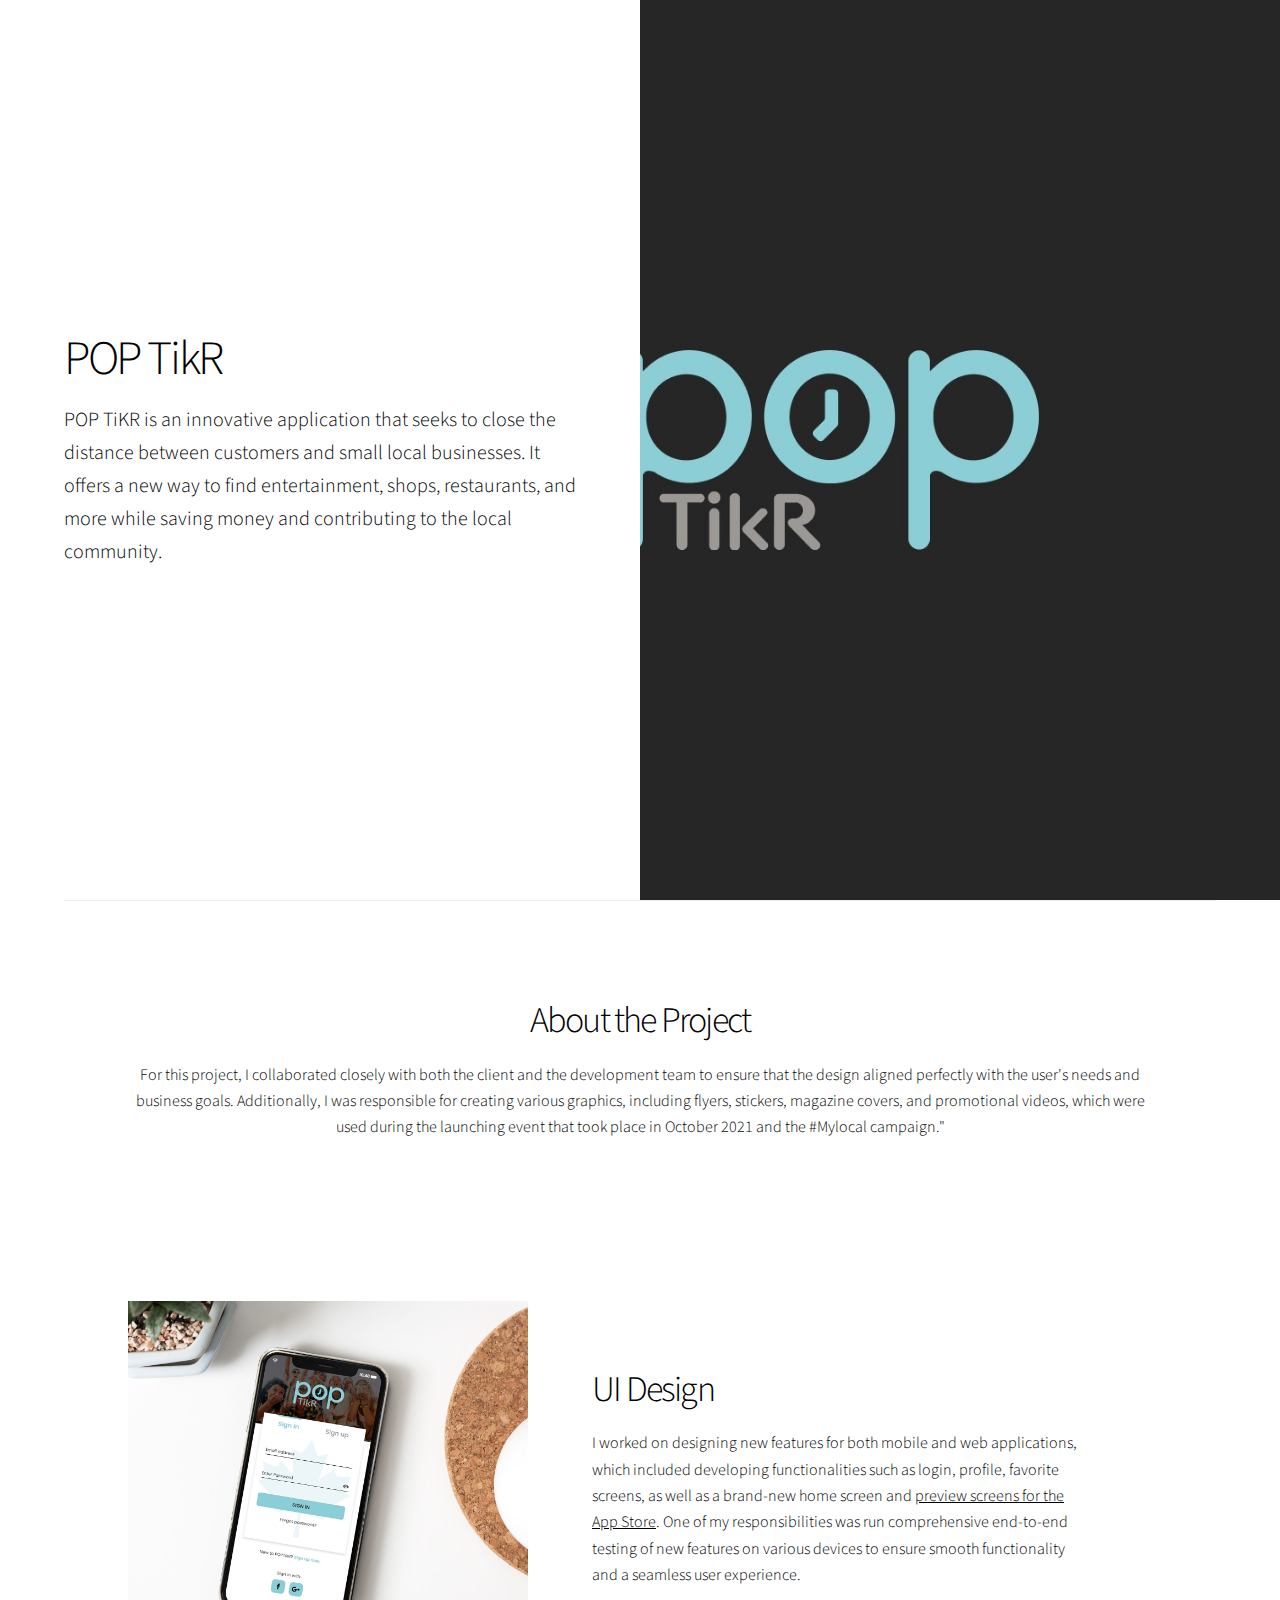
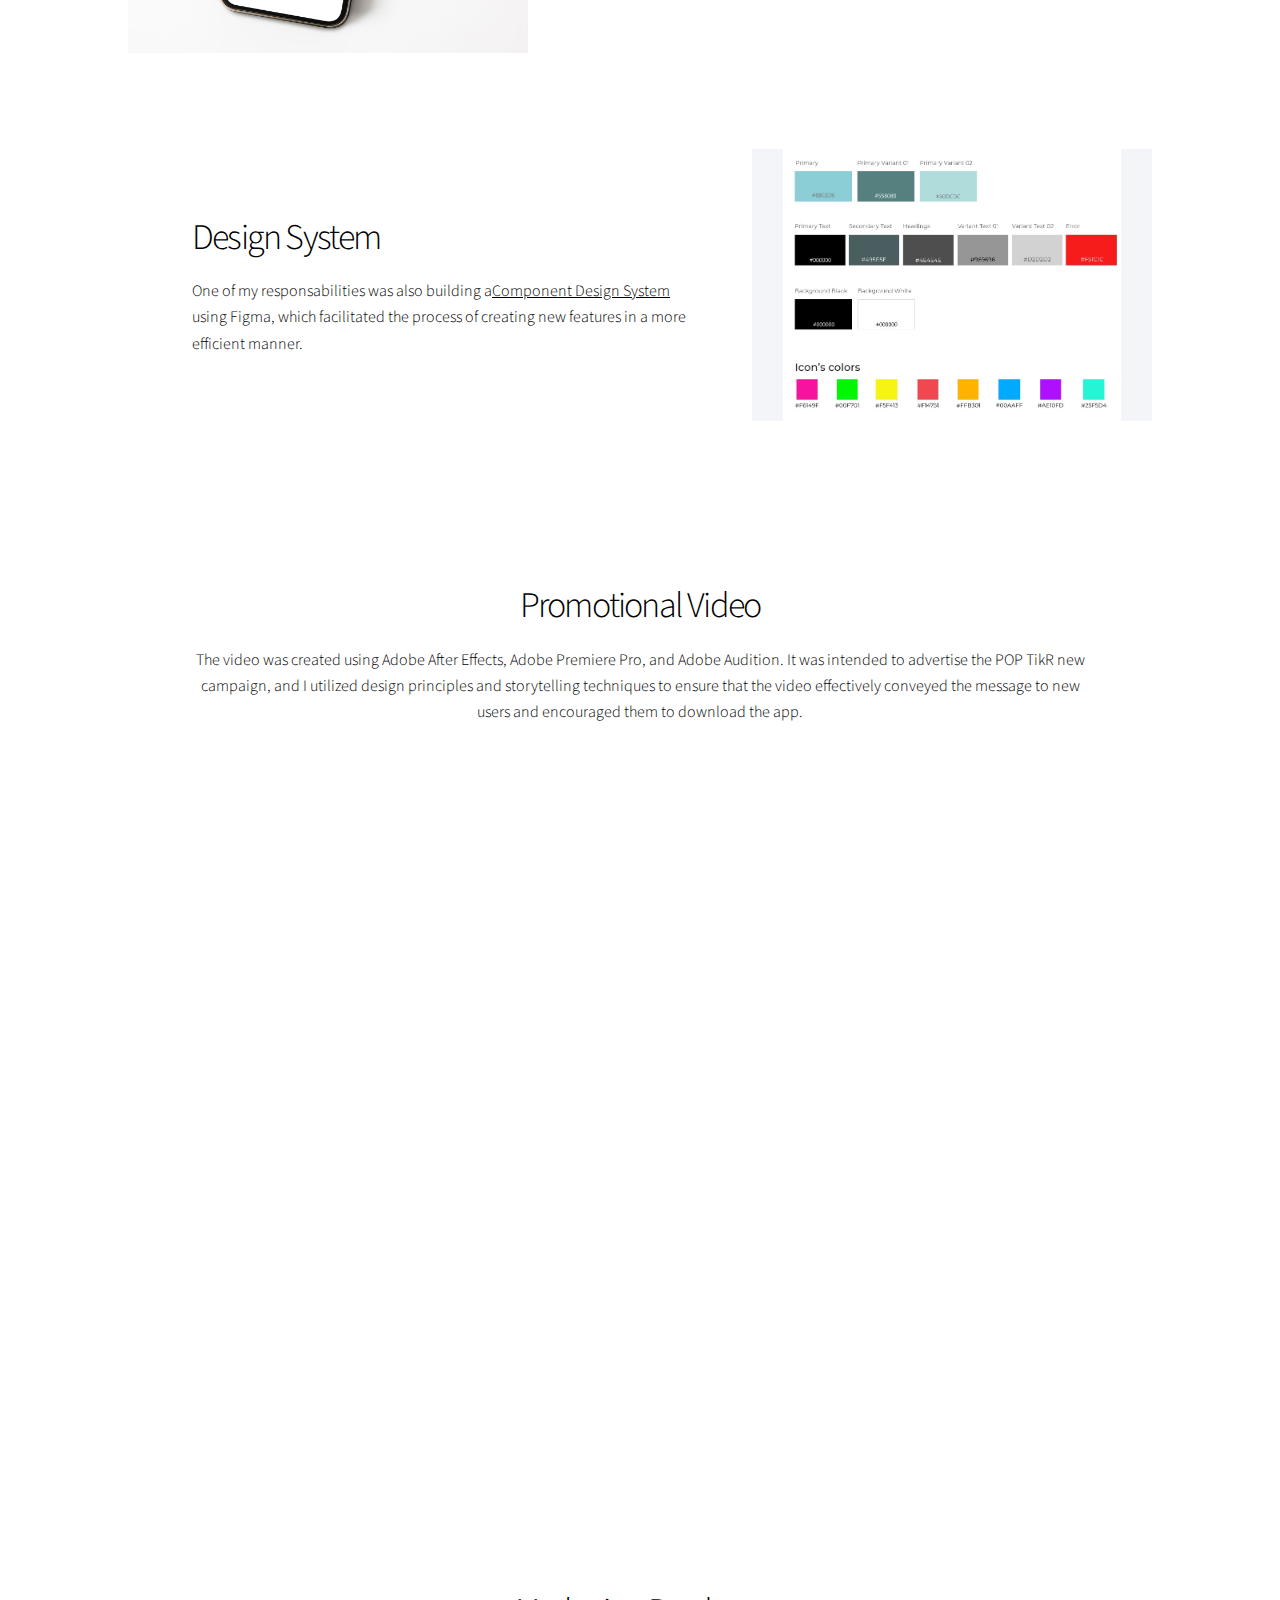
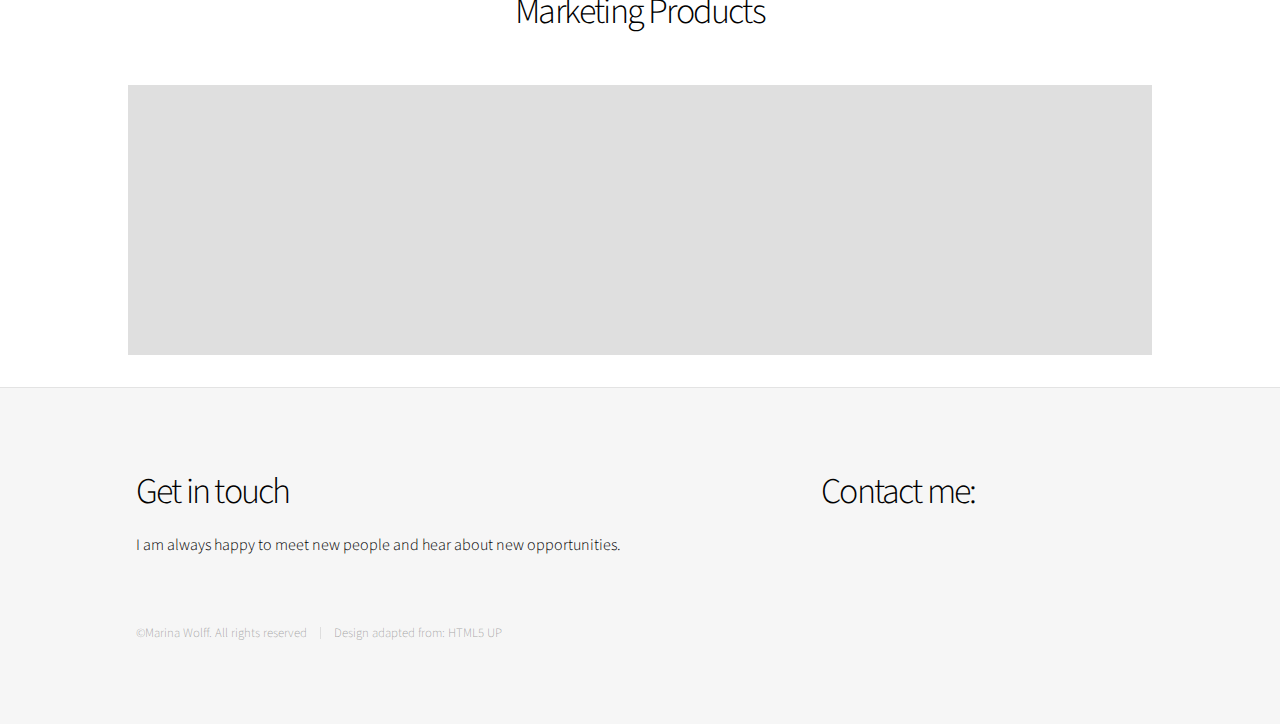
==== commit a7b6f5ee: "Text adjustments" ====
--- a/poptikr.html
+++ b/poptikr.html
@@ -59,7 +59,7 @@
 					<section class="spotlight style1 orient-left content-align-left image-position-center onscroll-image-fade-in">
 						<div class="content">
 							<h2>Design System</h2>
-							<p>One of my responsabilities was also build a Component <a target="_blank" href="https://www.figma.com/proto/XLCPxwLENjKP8mQYXAtamE/Guideline-ios-android-(Copy)?node-id=901-934&scaling=min-zoom&page-id=0%3A1&starting-point-node-id=9%3A60">Design System</a> using Figma, which facilitated the process of creating new features in a more efficient manner.</p>
+							<p>One of my responsabilities was also building a<a target="_blank" href="https://www.figma.com/proto/XLCPxwLENjKP8mQYXAtamE/Guideline-ios-android-(Copy)?node-id=901-934&scaling=min-zoom&page-id=0%3A1&starting-point-node-id=9%3A60">Component Design System</a> using Figma, which facilitated the process of creating new features in a more efficient manner.</p>
 						</div>
 						<div class="image">
 							<img src="images/spotlight02.jpg" alt="" />
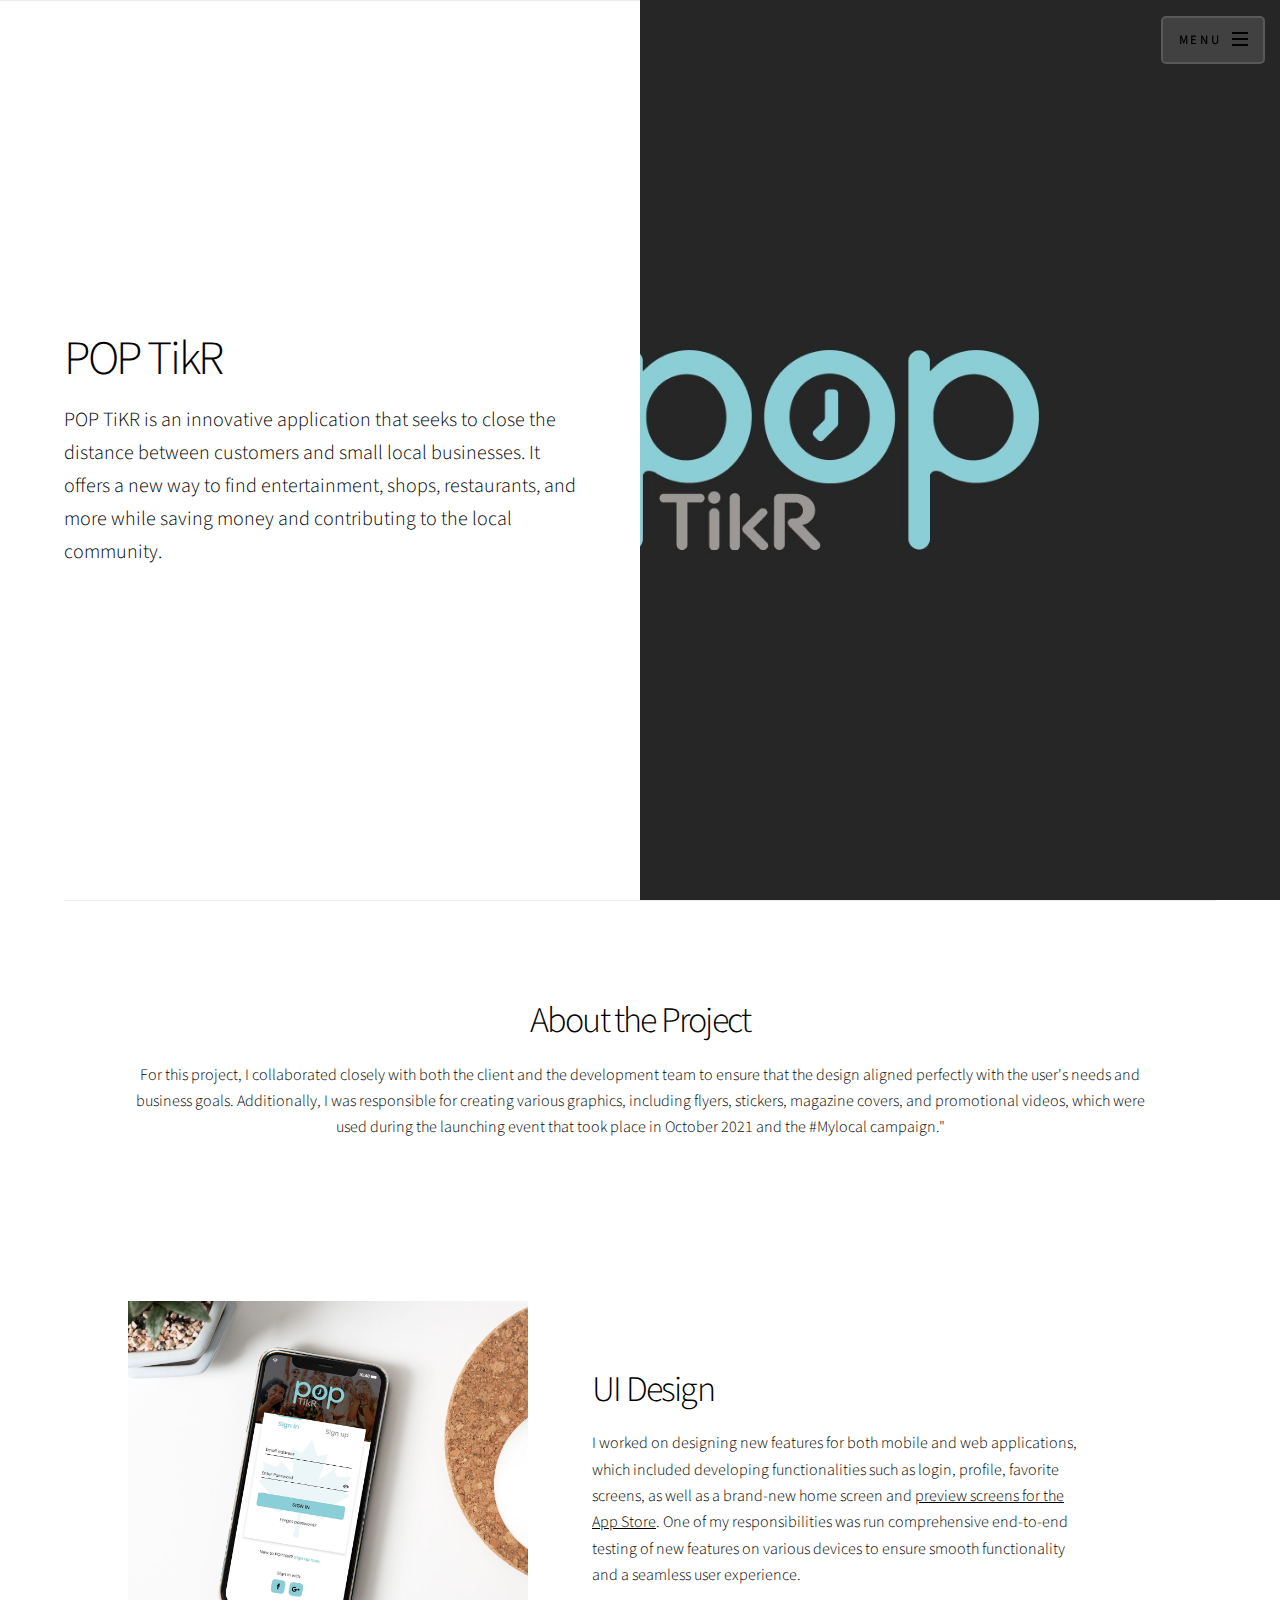
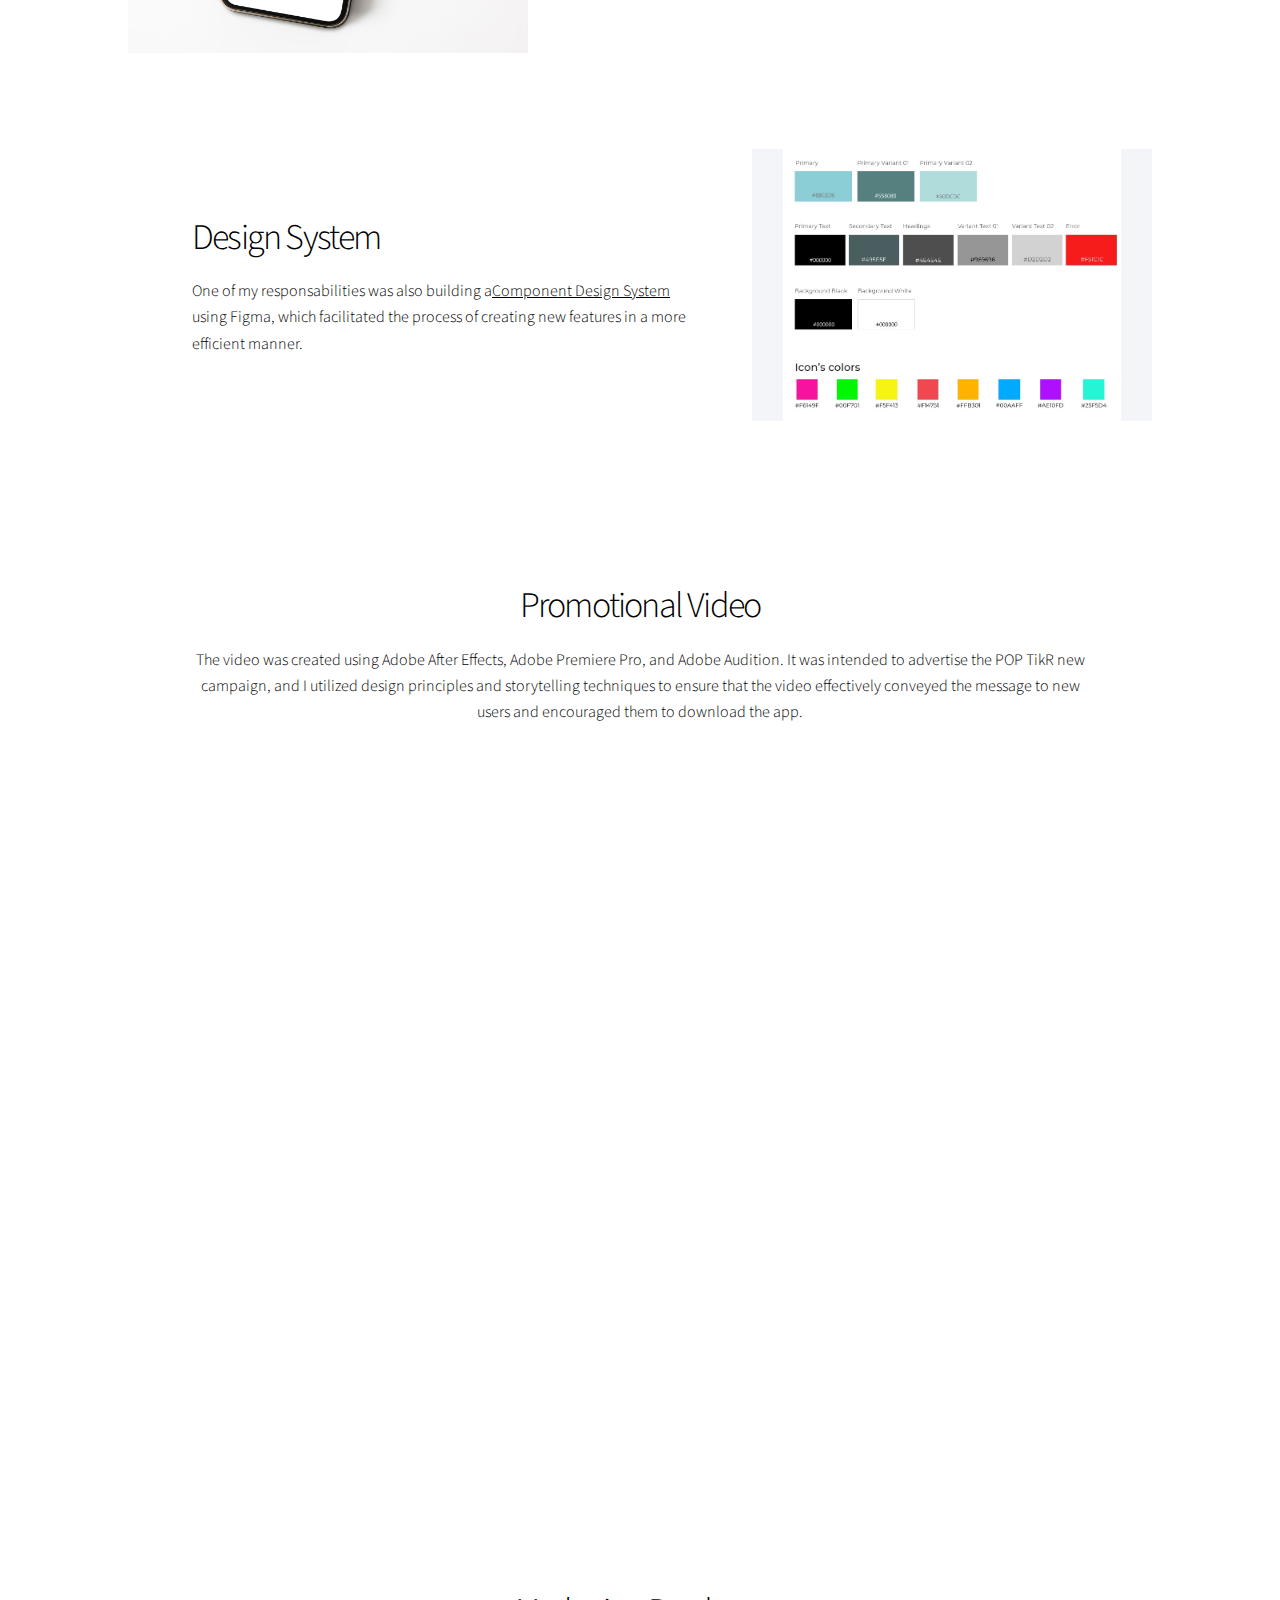
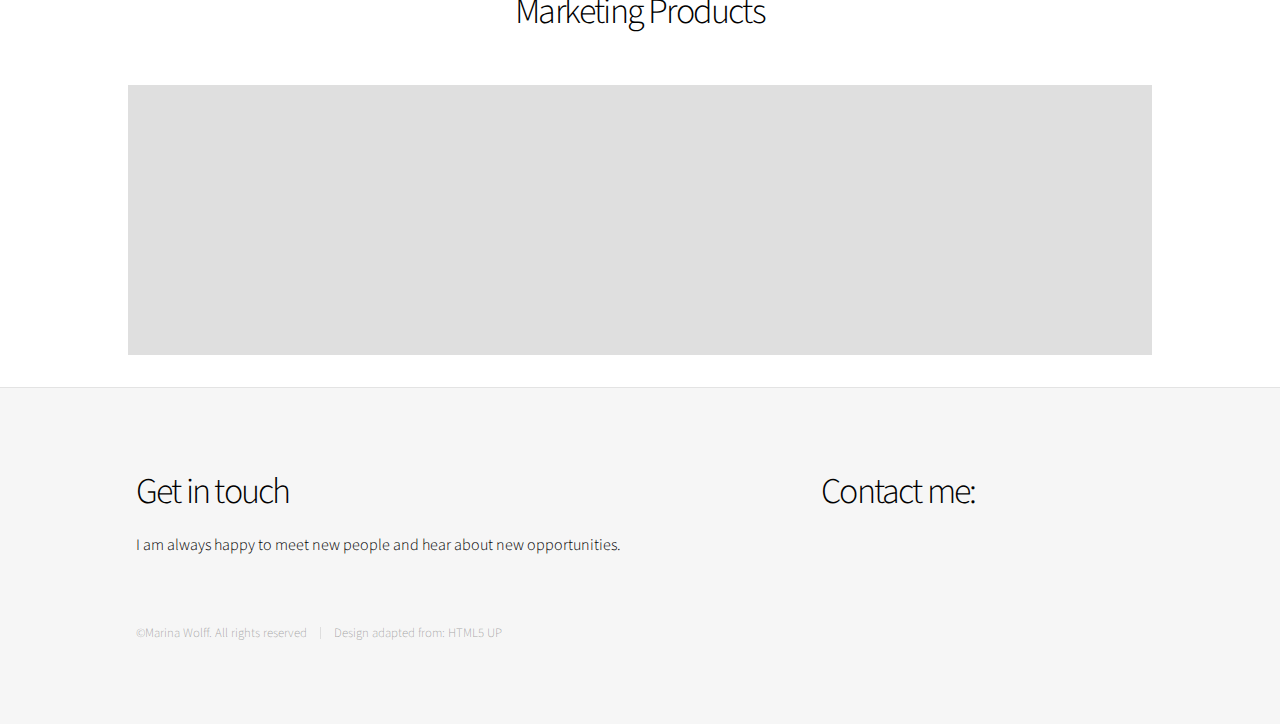
==== commit 862293a6: "Added navbar" ====
--- a/poptikr.html
+++ b/poptikr.html
@@ -12,6 +12,24 @@
 
 		<!-- Wrapper -->
 			<div id="wrapper" class="divided">
+
+				<header id="header" class="alt">
+					<h1><a href="index.html">Marina Wolff</a></h1>
+					<nav id="nav">
+						<ul>
+							<li class="special">
+								<a href="#menu" class="menuToggle"><span>Menu</span></a>
+								<div id="menu">
+									<ul>
+										<li><a href="index.html">Home</a></li>
+										<li><a href="#portfolio">Portfolio</a></li>
+										<li><a href="#about">About</a></li>
+									</ul>
+								</div>
+							</li>
+						</ul>
+					</nav>
+				</header>
 
 				<!-- One -->
 					<section class="banner style1 orient-left content-align-left image-position-right fullscreen onload-image-fade-in onload-content-fade-right">
--- a/assets/css/main.css
+++ b/assets/css/main.css
@@ -9054,3 +9054,228 @@
 			-ms-transform: scale(1.05);
 			transform: scale(1.05);
 		}
+
+		#menu {
+			-moz-transform: translateX(20em);
+			-webkit-transform: translateX(20em);
+			-ms-transform: translateX(20em);
+			transform: translateX(20em);
+			-moz-transition: -moz-transform 0.5s ease;
+			-webkit-transition: -webkit-transform 0.5s ease;
+			-ms-transition: -ms-transform 0.5s ease;
+			transition: transform 0.5s ease;
+			-webkit-overflow-scrolling: touch;
+			background: #D29249;
+			color: #ffffff;
+			height: 100%;
+			max-width: 80%;
+			overflow-y: auto;
+			padding: 3em 2em;
+			position: fixed;
+			right: 0;
+			top: 0;
+			width: 20em;
+			z-index: 10002;
+		}
+	
+			#menu ul {
+				list-style: none;
+				padding: 0;
+			}
+	
+				#menu ul > li {
+					border-top: solid 1px rgba(0, 0, 0, 0.125);
+					margin: 0.5em 0 0 0;
+					padding: 0.5em 0 0 0;
+				}
+	
+					#menu ul > li:first-child {
+						border-top: 0 !important;
+						margin-top: 0 !important;
+						padding-top: 0 !important;
+					}
+	
+					#menu ul > li > a {
+						border: 0;
+						color: inherit;
+						display: block;
+						font-size: 0.8em;
+						letter-spacing: 0.225em;
+						outline: 0;
+						text-decoration: none;
+						text-transform: uppercase;
+					}
+	
+						@media screen and (max-width: 736px) {
+	
+							#menu ul > li > a {
+								line-height: 3em;
+							}
+	
+						}
+	
+			#menu .close {
+				background-image: url("/images/close.svg");
+				background-position: 4.85em 1em;
+				background-repeat: no-repeat;
+				border: 0;
+				cursor: pointer;
+				display: block;
+				height: 3em;
+				position: absolute;
+				right: 0;
+				top: 0;
+				vertical-align: middle;
+				width: 7em;
+			}
+	
+			@media screen and (max-width: 736px) {
+	
+				#menu {
+					padding: 3em 1.5em;
+				}
+	
+			}
+	
+		body.is-menu-visible #page-wrapper {
+			opacity: 0.35;
+		}
+	
+			body.is-menu-visible #page-wrapper:before {
+				display: block;
+			}
+	
+		body.is-menu-visible #menu {
+			-moz-transform: translateX(0);
+			-webkit-transform: translateX(0);
+			-ms-transform: translateX(0);
+			transform: translateX(0);
+		}
+	
+	/* Header */
+	
+		#header {
+			-moz-transition: background-color 0.2s ease;
+			-webkit-transition: background-color 0.2s ease;
+			-ms-transition: background-color 0.2s ease;
+			transition: background-color 0.2s ease;
+			background: #D29249;
+			height: 3em;
+			left: 0;
+			line-height: 3em;
+			position: fixed;
+			top: 0;
+			width: 100%;
+			z-index: 10000;
+		}
+	
+			#header h1 {
+				-moz-transition: opacity 0.2s ease;
+				-webkit-transition: opacity 0.2s ease;
+				-ms-transition: opacity 0.2s ease;
+				transition: opacity 0.2s ease;
+				height: inherit;
+				left: 1.25em;
+				line-height: inherit;
+				position: absolute;
+				top: 0;
+			}
+	
+				#header h1 a {
+					border: 0;
+					display: block;
+					height: inherit;
+					line-height: inherit;
+				}
+	
+					@media screen and (max-width: 736px) {
+	
+						#header h1 a {
+							font-size: 0.8em;
+						}
+	
+					}
+	
+			#header nav {
+				height: inherit;
+				line-height: inherit;
+				position: absolute;
+				right: 15px;
+				top: 15px;
+			}
+	
+				#header nav > ul {
+					list-style: none;
+					margin: 0;
+					padding: 0;
+					white-space: nowrap;
+				}
+	
+					#header nav > ul > li {
+						display: inline-block;
+						padding: 0;
+					}
+	
+						#header nav > ul > li > a {
+							/* border: 0; */
+							color: #000000;
+							display: block;
+							font-size: 0.8em;
+							letter-spacing: 0.225em;
+							text-transform: uppercase;
+							text-decoration: none;
+							font-weight: 500;
+							border-radius: 5px;
+    						box-shadow: inset 0 0 0 2px rgba(255, 255, 255, 0.125);
+   							padding: 0 1.35em;
+							background-color: rgba(255, 255, 255, 0.125);
+						}
+	
+							#header nav > ul > li > a.menuToggle {
+								outline: 0;
+								position: relative;
+							}
+	
+								#header nav > ul > li > a.menuToggle:after {
+									background-image: url("/images/bars.svg");
+									background-position: right center;
+									background-repeat: no-repeat;
+									content: '';
+									display: inline-block;
+									height: 3.75em;
+									vertical-align: top;
+									width: 2em;
+								}
+	
+								@media screen and (max-width: 736px) {
+	
+									#header nav > ul > li > a.menuToggle {
+										padding: 0 1.5em;
+									}
+	
+										#header nav > ul > li > a.menuToggle span {
+											display: none;
+										}
+	
+								}
+	
+							@media screen and (max-width: 736px) {
+	
+								#header nav > ul > li > a {
+									padding: 0 0 0 1.5em;
+								}
+	
+							}
+	
+						#header nav > ul > li:first-child {
+							margin-left: 0;
+						}
+	
+			#header.alt {
+				background: transparent;
+			}
+	
+				#header.alt h1 {
+					pointer-events: none;
+					opacity: 0;
+				}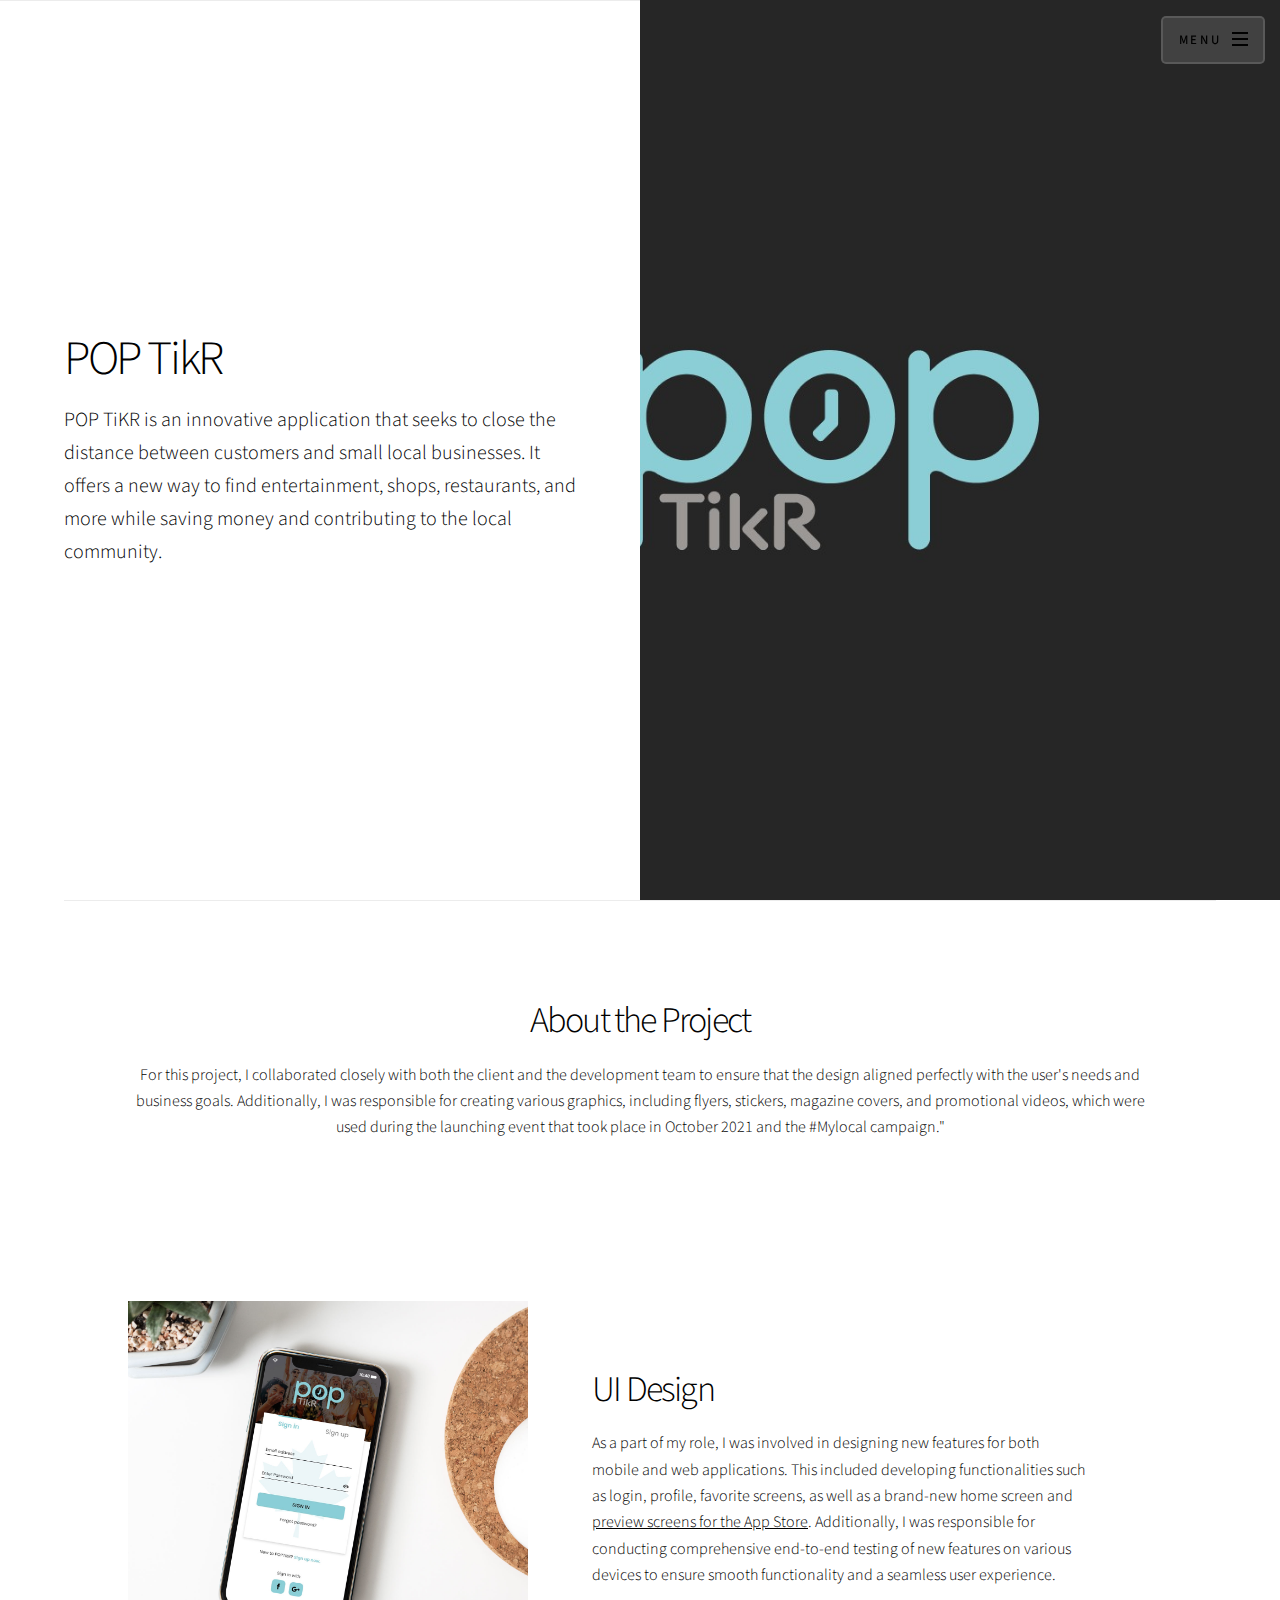
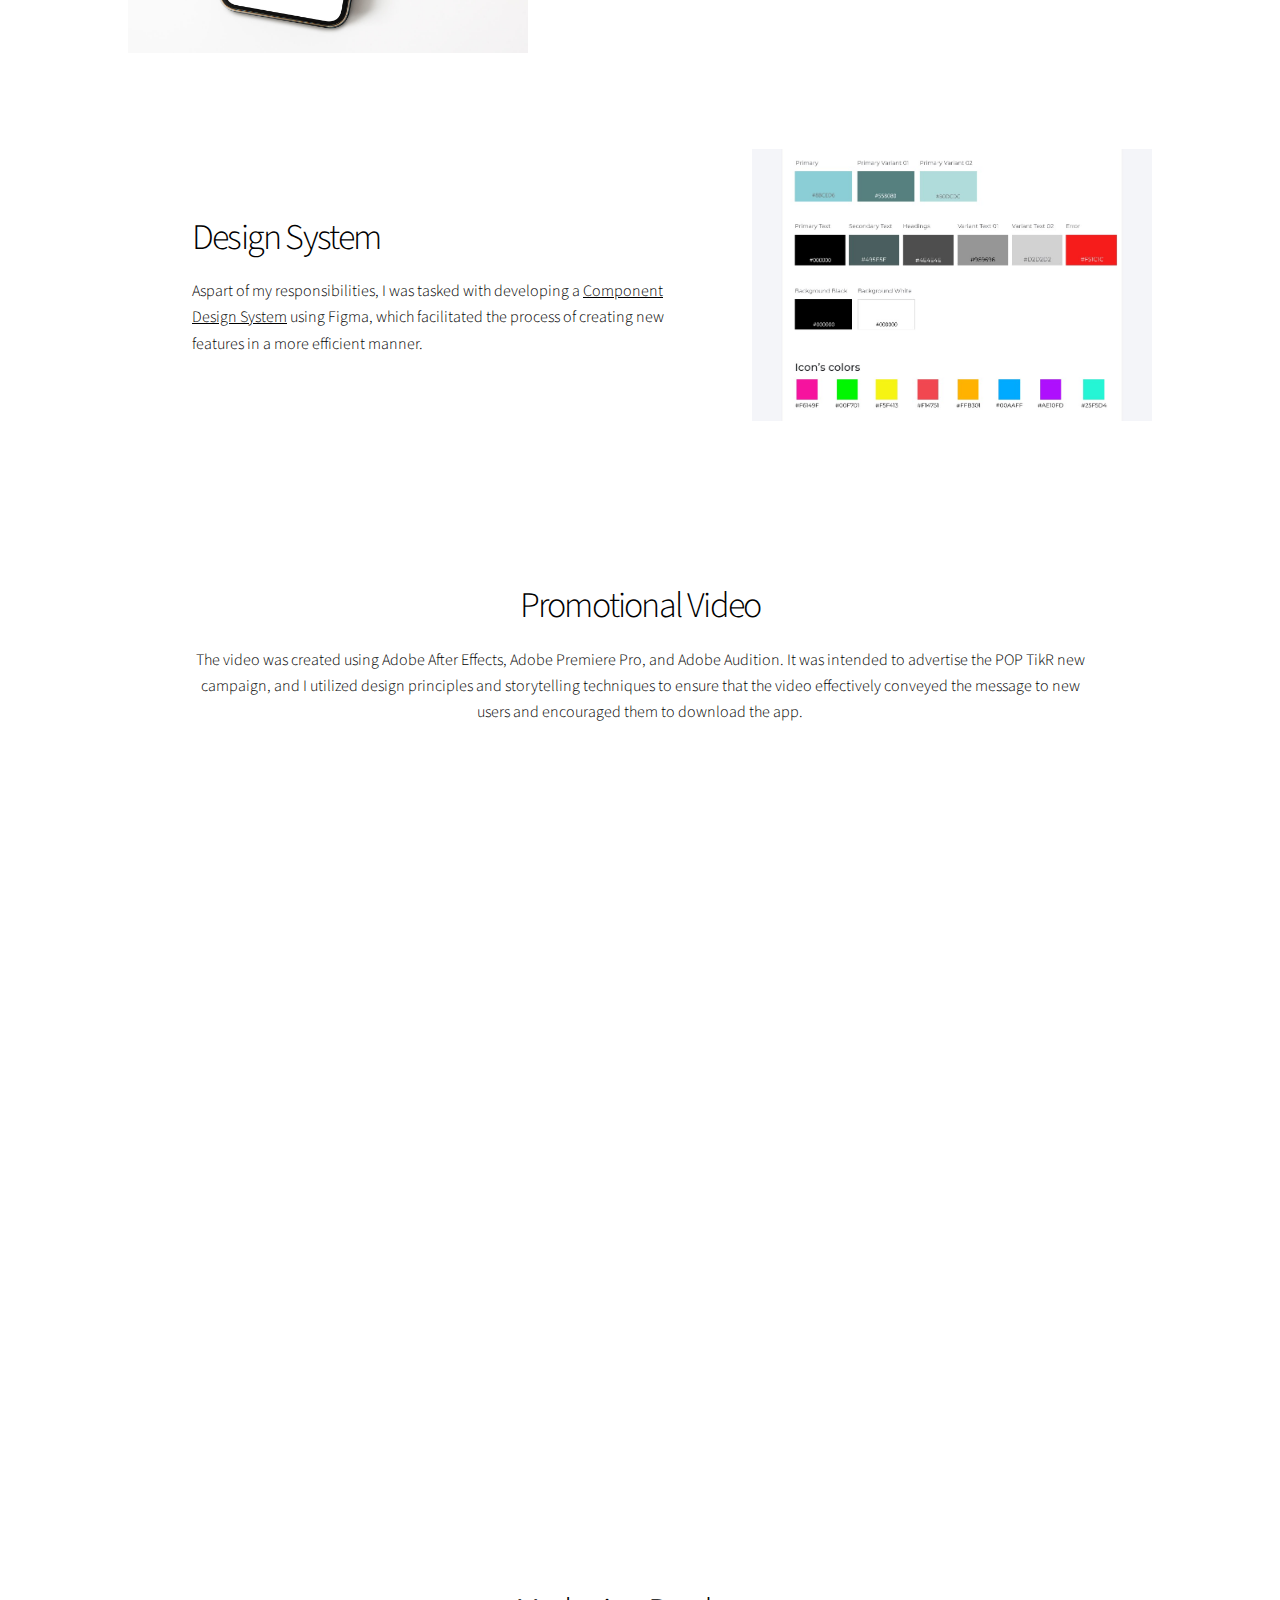
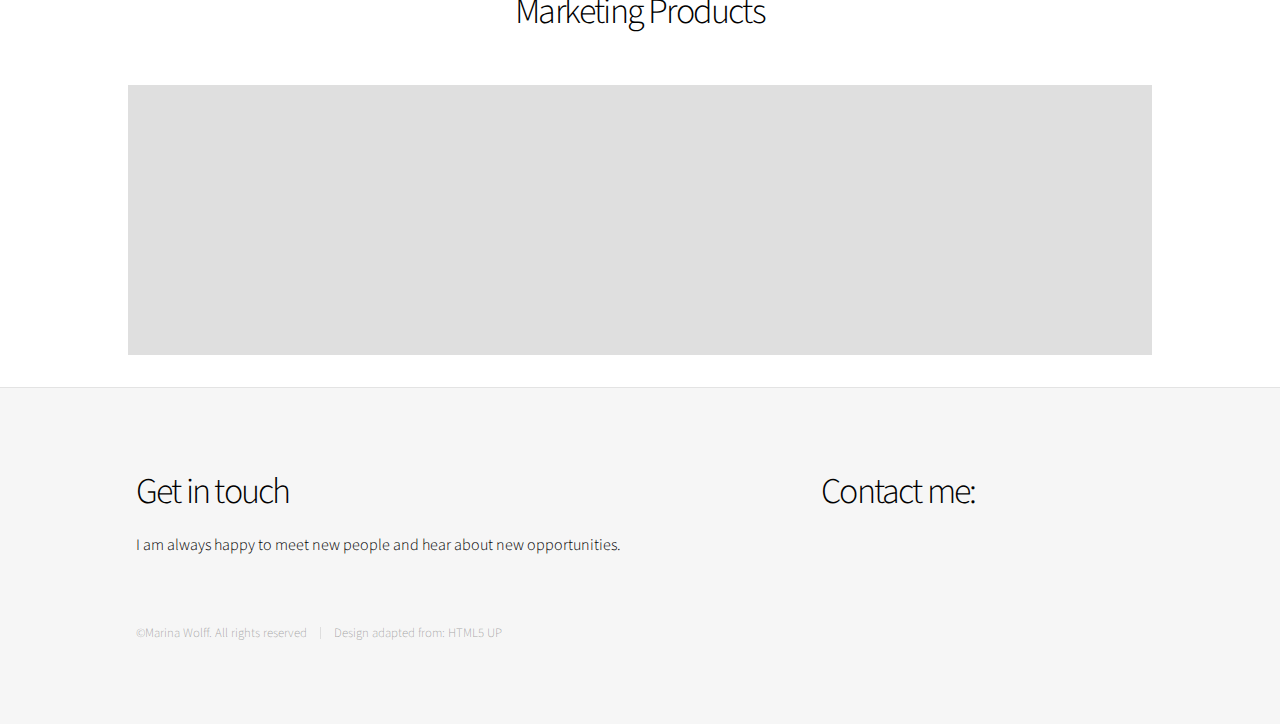
==== commit faab1333: "Fixes text" ====
--- a/poptikr.html
+++ b/poptikr.html
@@ -65,7 +65,7 @@
 					<section class="spotlight style1 orient-right content-align-left image-position-center onscroll-image-fade-in" id="first">
 						<div class="content">
 							<h2>UI Design</h2>
-							<p>I worked on designing new features for both mobile and web applications, which included developing functionalities such as login, profile, favorite screens, as well as a brand-new home screen and <a target="_blank" href="https://xd.adobe.com/view/de7831c6-cbcd-4594-94cb-5737fef7fe41-8b2b/">preview screens for the App Store</a>. One of my responsibilities was run comprehensive end-to-end testing of new features on various devices to ensure smooth functionality and a seamless user experience. </p>
+							<p>As a part of my role, I was involved in designing new features for both mobile and web applications. This included developing functionalities such as login, profile, favorite screens, as well as a brand-new home screen and <a target="_blank" href="https://xd.adobe.com/view/de7831c6-cbcd-4594-94cb-5737fef7fe41-8b2b/">preview screens for the App Store</a>. Additionally, I was responsible for conducting comprehensive end-to-end testing of new features on various devices to ensure smooth functionality and a seamless user experience. </p>
 						</div>
 						<div class="image">
 							<!-- <iframe width="375" height="812" src="https://xd.adobe.com/embed/de7831c6-cbcd-4594-94cb-5737fef7fe41-8b2b/" frameborder="0" allowfullscreen></iframe> -->
@@ -77,7 +77,7 @@
 					<section class="spotlight style1 orient-left content-align-left image-position-center onscroll-image-fade-in">
 						<div class="content">
 							<h2>Design System</h2>
-							<p>One of my responsabilities was also building a<a target="_blank" href="https://www.figma.com/proto/XLCPxwLENjKP8mQYXAtamE/Guideline-ios-android-(Copy)?node-id=901-934&scaling=min-zoom&page-id=0%3A1&starting-point-node-id=9%3A60">Component Design System</a> using Figma, which facilitated the process of creating new features in a more efficient manner.</p>
+							<p>Aspart of my responsibilities, I was tasked with developing a <a target="_blank" href="https://www.figma.com/proto/XLCPxwLENjKP8mQYXAtamE/Guideline-ios-android-(Copy)?node-id=901-934&scaling=min-zoom&page-id=0%3A1&starting-point-node-id=9%3A60">Component Design System</a> using Figma, which facilitated the process of creating new features in a more efficient manner.</p>
 						</div>
 						<div class="image">
 							<img src="images/spotlight02.jpg" alt="" />
